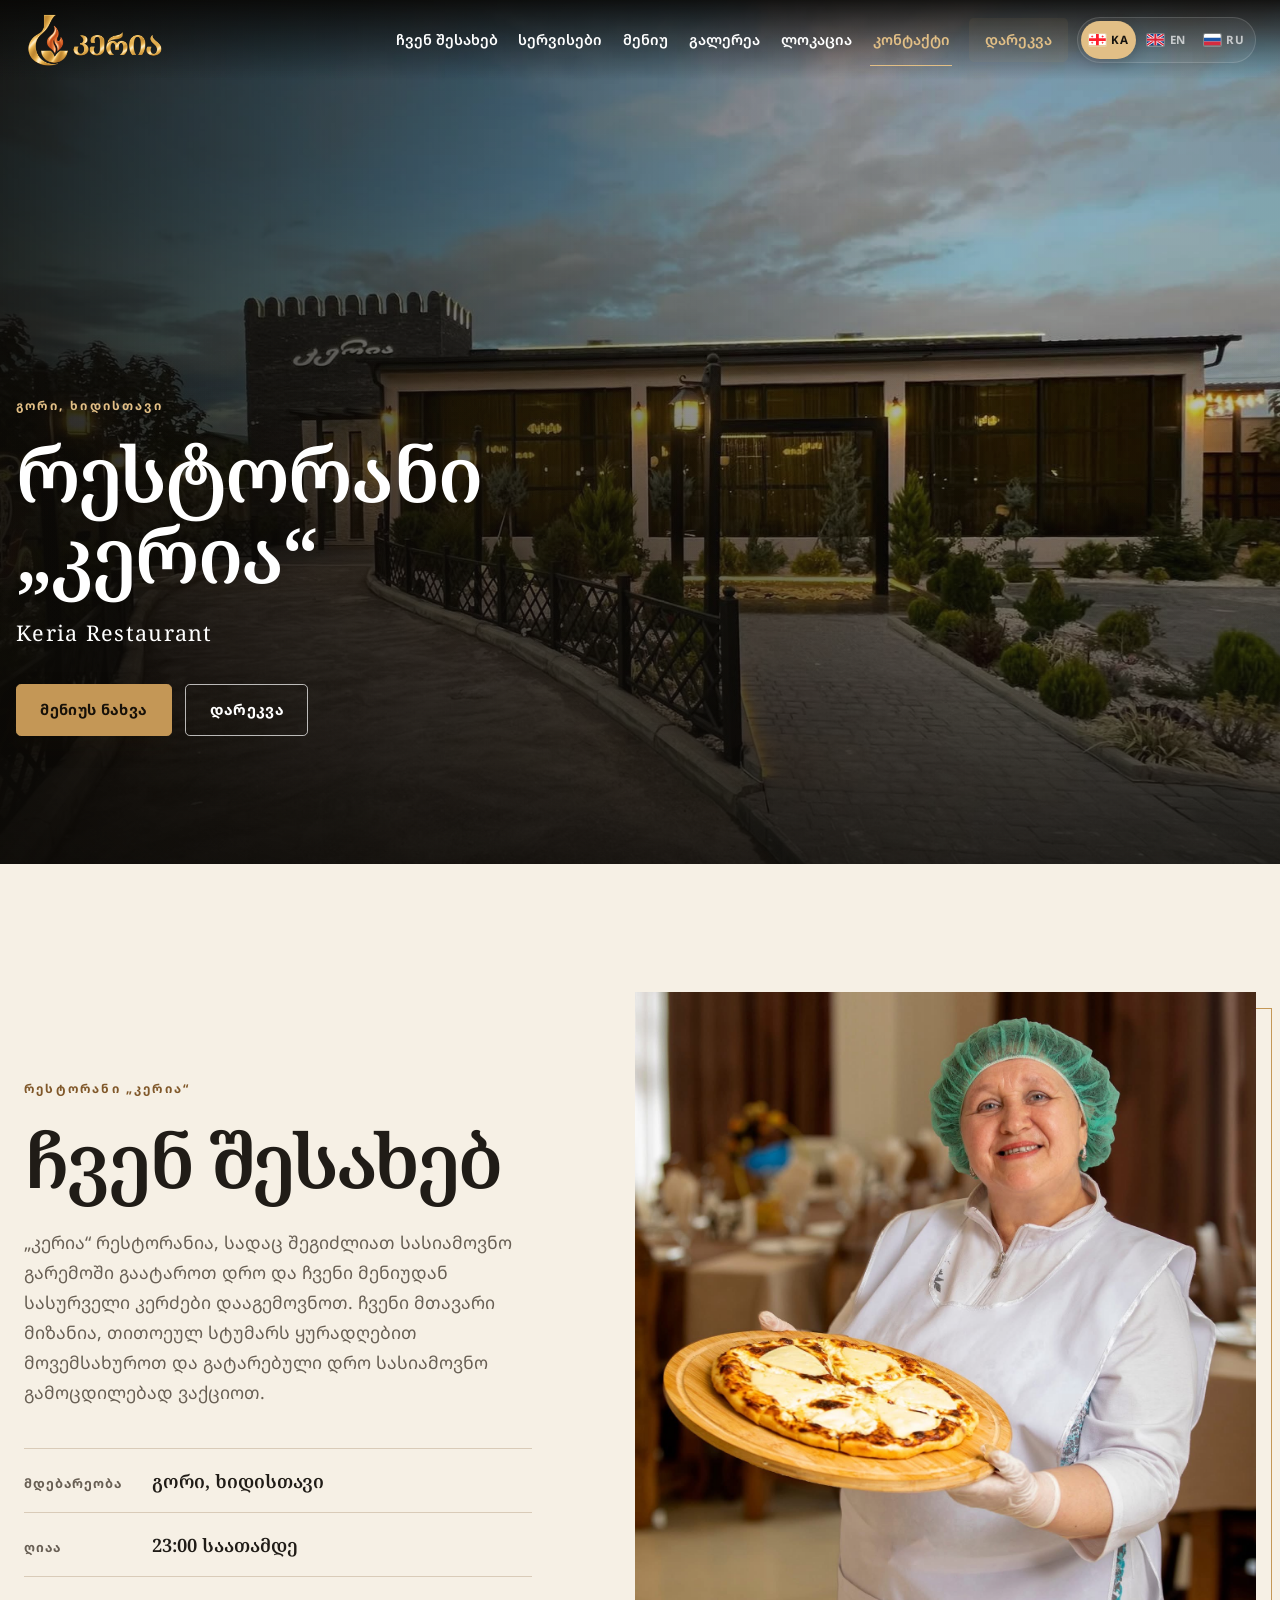
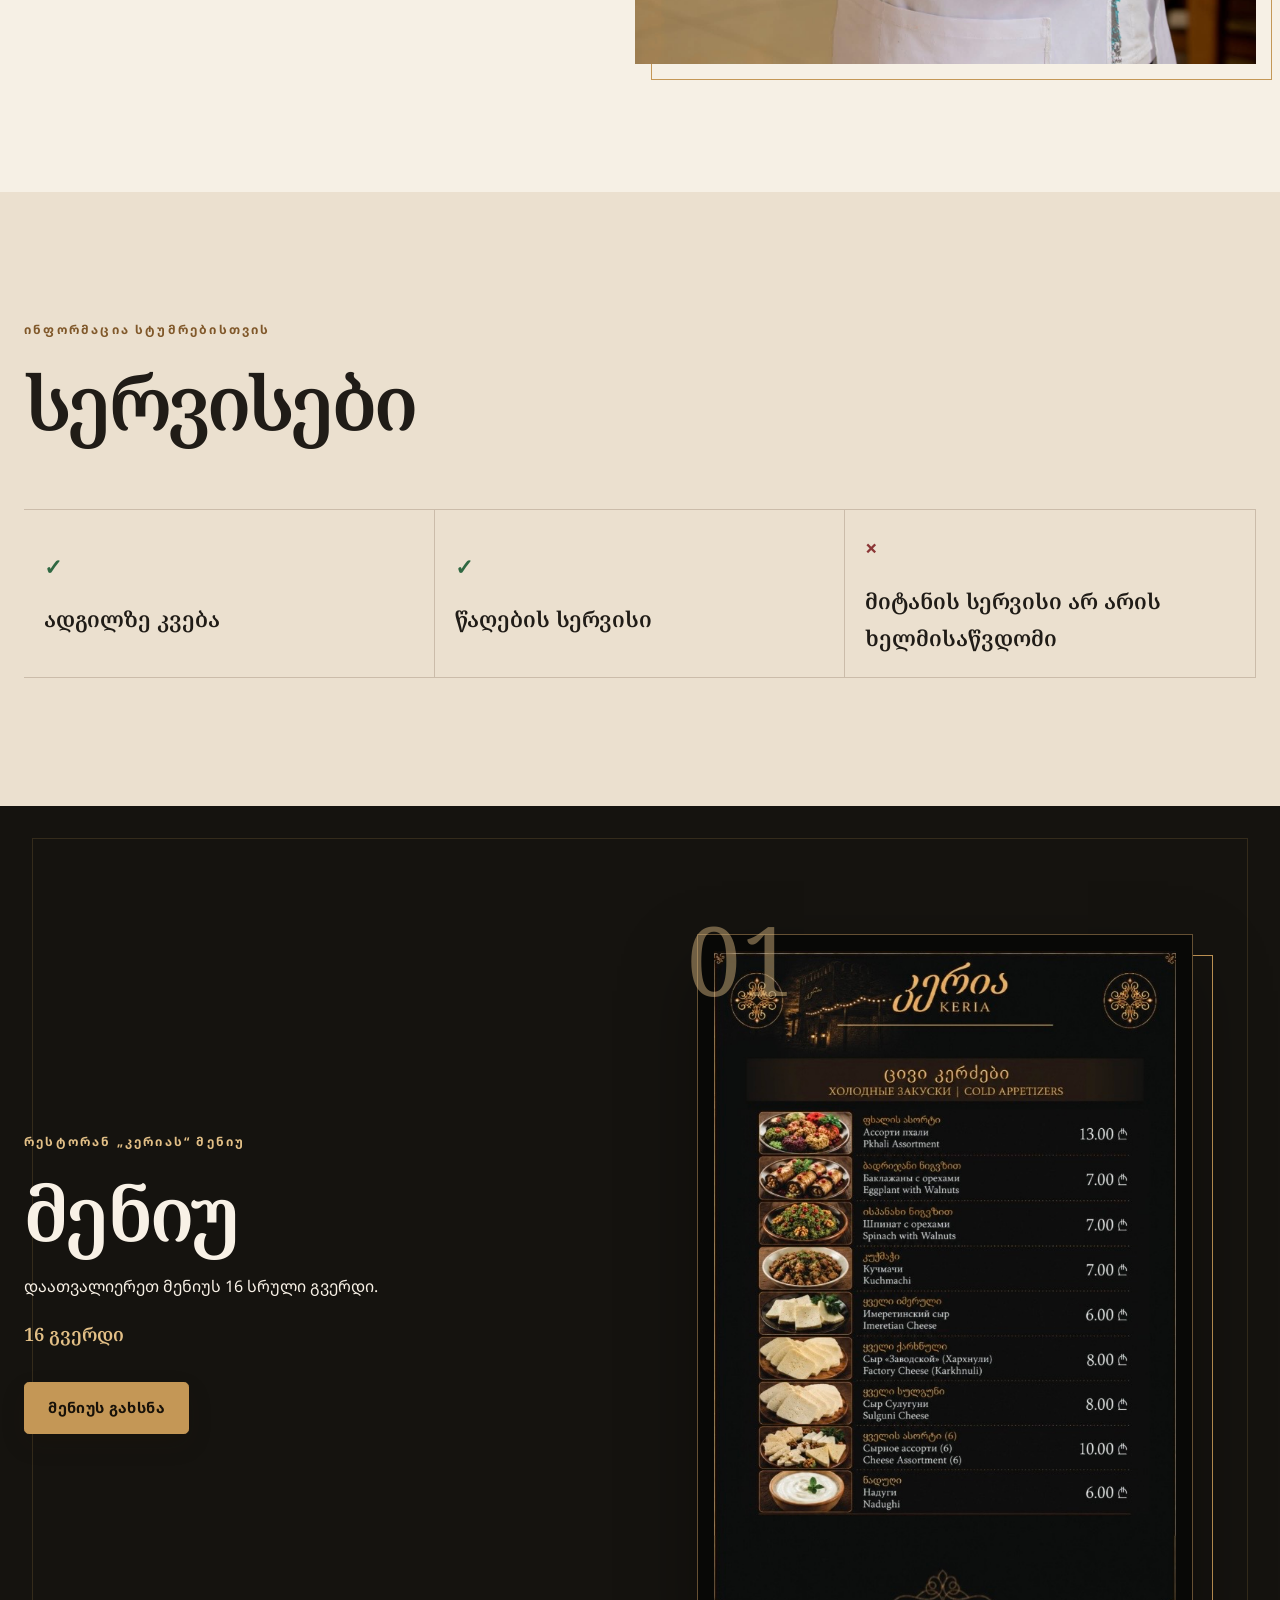
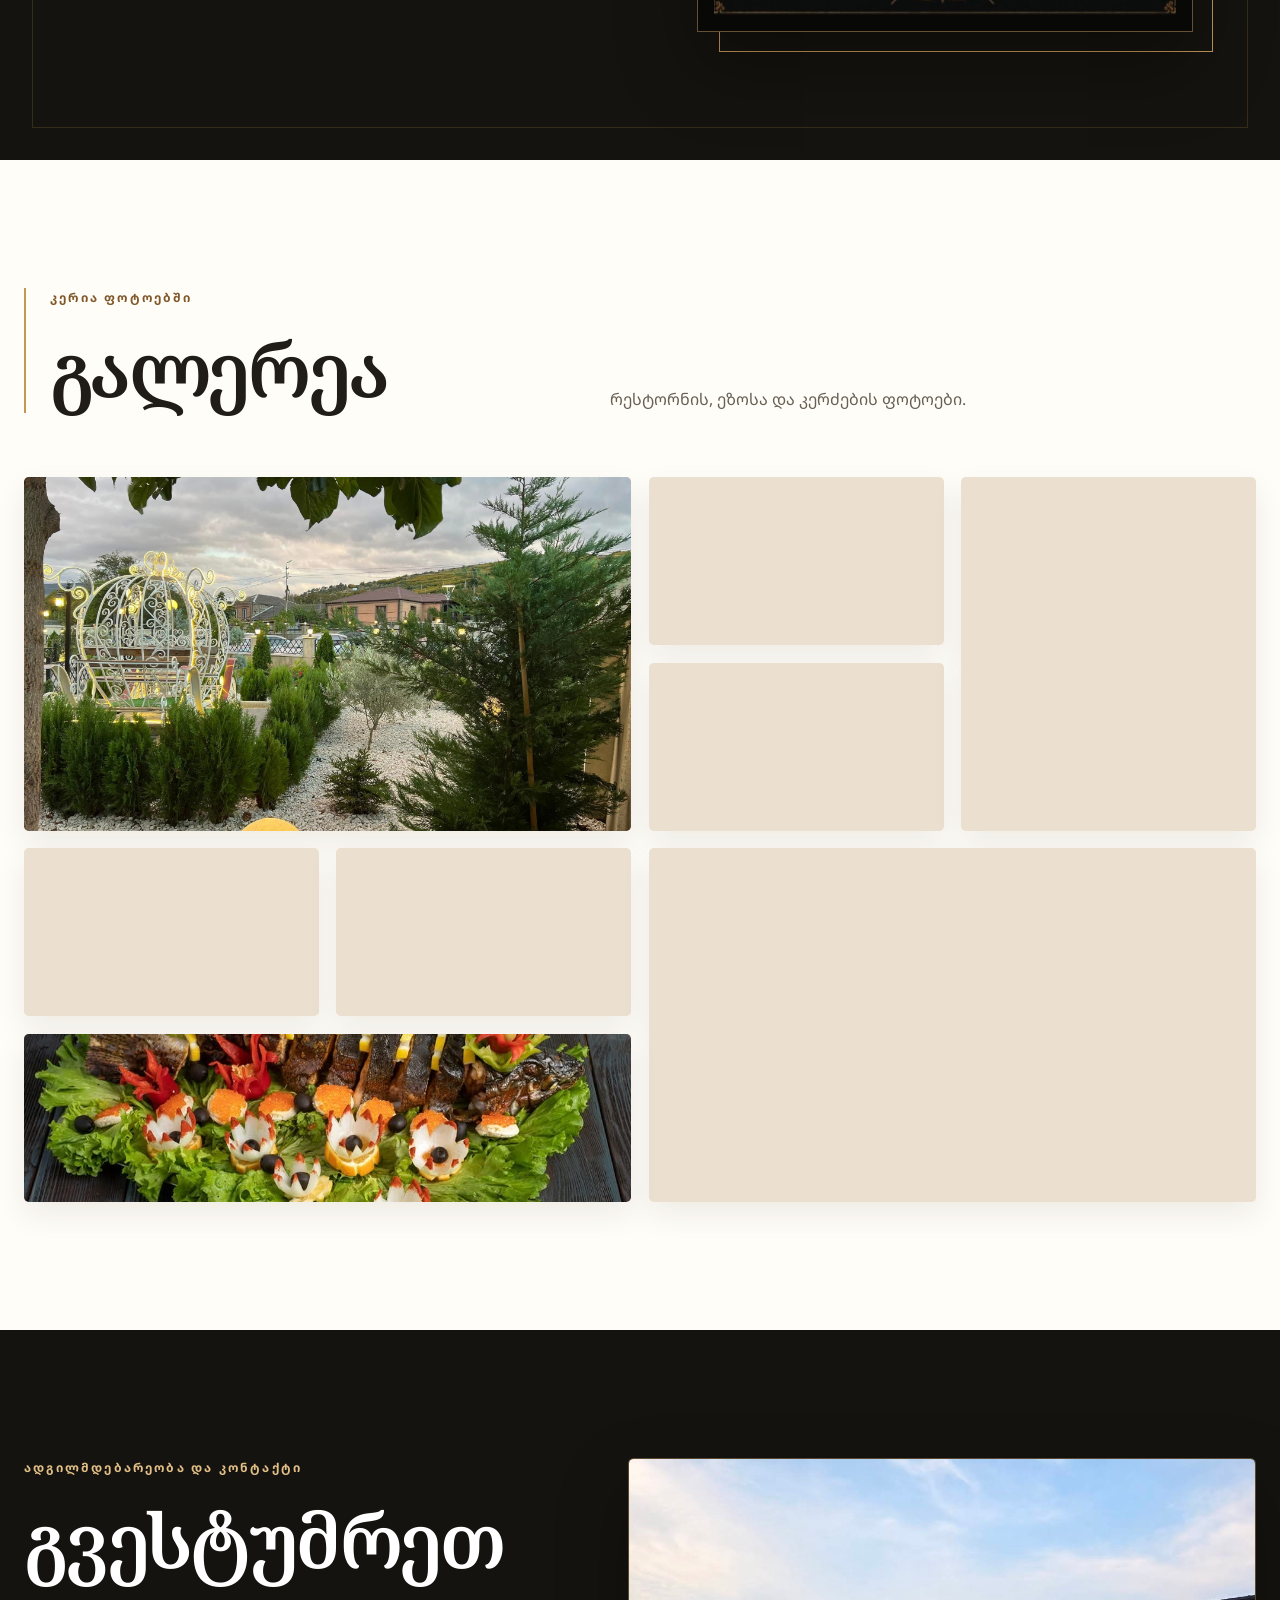
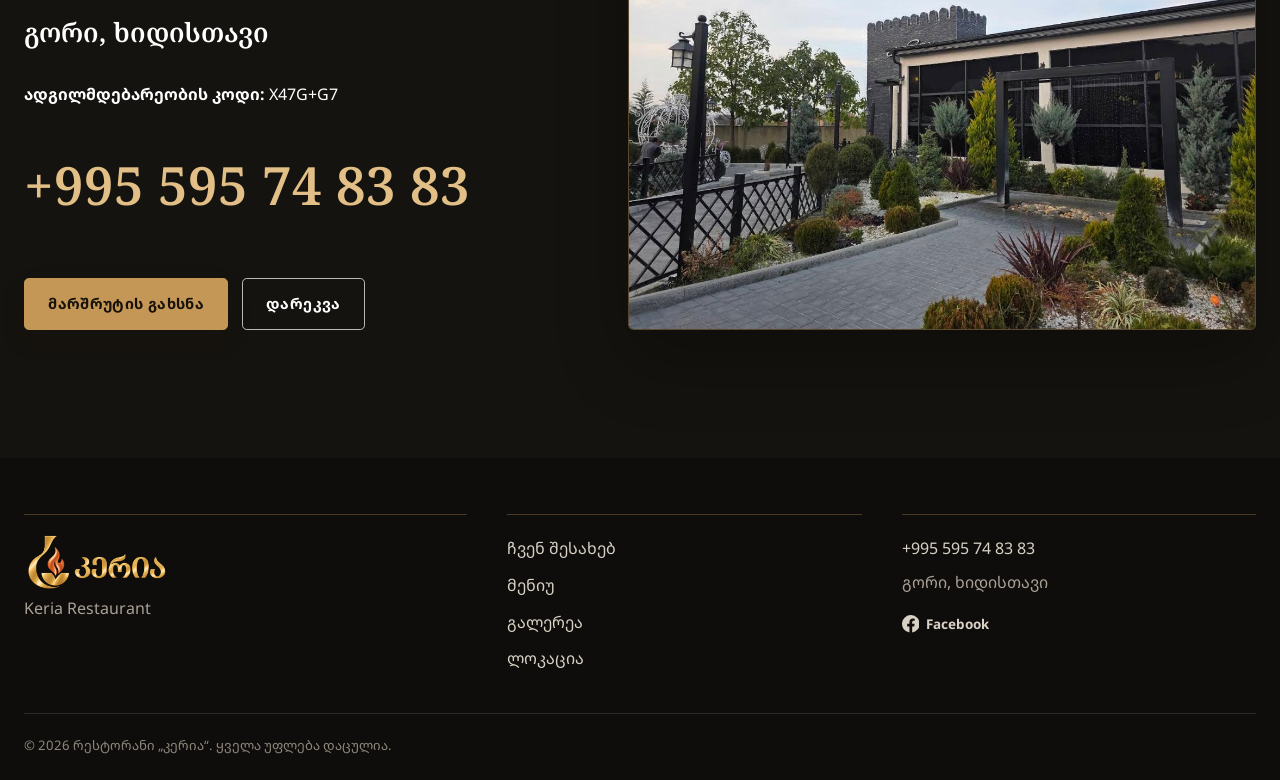
==== index.html @ 9bb0dbaf "Add Russian localization" ====
<!doctype html>
<html lang="ka">
<head>
  <meta charset="utf-8">
  <meta name="viewport" content="width=device-width, initial-scale=1">
  <title>რესტორანი „კერია“ — ხიდისთავი | Keria Restaurant</title>
  <meta name="description" content="რესტორანი „კერია“ ხიდისთავში — მენიუ, ფოტოები, მდებარეობა და საკონტაქტო ინფორმაცია.">
  <meta name="robots" content="index, follow">
  <meta name="theme-color" content="#15130f">
  <link rel="canonical" href="https://keriagori.ge/">
  <link rel="alternate" hreflang="ka" href="https://keriagori.ge/">
  <link rel="alternate" hreflang="en" href="https://keriagori.ge/en/">
  <link rel="alternate" hreflang="ru" href="https://keriagori.ge/ru/">
  <link rel="alternate" hreflang="x-default" href="https://keriagori.ge/">
  <link rel="icon" type="image/png" sizes="16x16" href="images/logo/favicon-16x16.png">
  <link rel="icon" type="image/png" sizes="32x32" href="images/logo/favicon-32x32.png">
  <link rel="icon" type="image/png" sizes="48x48" href="images/logo/favicon-48x48.png">
  <link rel="apple-touch-icon" sizes="180x180" href="images/logo/apple-touch-icon.png">
  <link rel="manifest" href="site.webmanifest">
  <link rel="preconnect" href="https://fonts.googleapis.com">
  <link rel="preconnect" href="https://fonts.gstatic.com" crossorigin>
  <link href="https://fonts.googleapis.com/css2?family=Noto+Sans+Georgian:wght@400;500;600;700&family=Noto+Serif+Georgian:wght@500;600;700&display=swap" rel="stylesheet">
  <meta property="og:type" content="website">
  <meta property="og:locale" content="ka_GE">
  <meta property="og:site_name" content="რესტორანი კერია">
  <meta property="og:title" content="რესტორანი „კერია“ — ხიდისთავი">
  <meta property="og:description" content="მენიუ, ფოტოები და საკონტაქტო ინფორმაცია.">
  <meta property="og:url" content="https://keriagori.ge/">
  <meta property="og:image" content="https://keriagori.ge/images/keria-images/keria-restaurant-exterior-evening.jpeg">
  <meta property="og:image:secure_url" content="https://keriagori.ge/images/keria-images/keria-restaurant-exterior-evening.jpeg">
  <meta property="og:image:alt" content="რესტორანი „კერია“ ხიდისთავში">
  <meta name="twitter:card" content="summary_large_image">
  <meta name="twitter:title" content="რესტორანი „კერია“ — ხიდისთავი">
  <meta name="twitter:description" content="მენიუ, ფოტოები და საკონტაქტო ინფორმაცია.">
  <meta name="twitter:image" content="https://keriagori.ge/images/keria-images/keria-restaurant-exterior-evening.jpeg">
  <meta name="twitter:image:alt" content="რესტორანი „კერია“ ხიდისთავში">
  <link rel="stylesheet" href="style/style.css">
  <script src="js/boot.js"></script>
  <script type="application/ld+json">
    {
      "@context": "https://schema.org",
      "@type": "Restaurant",
      "name": "რესტორანი კერია",
      "alternateName": "Keria Restaurant",
      "url": "https://keriagori.ge/",
      "logo": "https://keriagori.ge/images/logo/keria-logo.png",
      "image": "https://keriagori.ge/images/keria-images/keria-restaurant-exterior-evening.jpeg",
      "menu": "https://keriagori.ge/menu.html",
      "telephone": "+995595748383",
      "address": {
        "@type": "PostalAddress",
        "addressLocality": "Khidistavi",
        "addressRegion": "Gori",
        "addressCountry": "GE"
      },
      "hasMap": "https://www.google.com/maps/search/?api=1&query=X47G%2BG7%20Khidistavi%2C%20Georgia",
      "sameAs": ["https://m.facebook.com/100066701161686/"]
    }
  </script>
  <script src="js/script.js" defer></script>
</head>
<body>
  <a class="skip-link" href="#main">მთავარ შინაარსზე გადასვლა</a>

  <header class="site-header" data-header>
    <div class="container header-inner">
      <a class="brand" href="#top" aria-label="კერია — მთავარი">
        <img src="images/logo/keria-logo.png" width="2048" height="768" alt="კერია">
      </a>
      <button class="nav-toggle" type="button" aria-expanded="false" aria-controls="primary-nav">
        <span class="sr-only">მენიუს გახსნა</span>
        <i aria-hidden="true"></i><i aria-hidden="true"></i><i aria-hidden="true"></i>
      </button>
      <nav class="primary-nav" id="primary-nav" aria-label="მთავარი ნავიგაცია">
        <a href="#about">ჩვენ შესახებ</a>
        <a href="#services">სერვისები</a>
        <a href="#menu">მენიუ</a>
        <a href="#gallery">გალერეა</a>
        <a href="#location">ლოკაცია</a>
        <a href="#contact">კონტაქტი</a>
        <a class="nav-call" href="tel:+995595748383">დარეკვა</a>
        <div class="language-switcher" role="group" aria-label="ენის არჩევა">
          <a class="language-option" href="/" lang="ka" hreflang="ka" aria-current="page" aria-label="ქართული">
            <svg class="language-flag" viewBox="0 0 24 16" aria-hidden="true" focusable="false">
              <rect width="24" height="16" fill="#fff"/>
              <path d="M10 0h4v16h-4zM0 6h24v4H0zM4 2h1v3H4zM3 3h3v1H3zM19 2h1v3h-1zM18 3h3v1h-3zM4 11h1v3H4zM3 12h3v1H3zM19 11h1v3h-1zM18 12h3v1h-3z" fill="#ff1f2d"/>
            </svg>
            <span aria-hidden="true">KA</span>
          </a>
          <a class="language-option" href="/en/" lang="en" hreflang="en" aria-label="English">
            <svg class="language-flag" viewBox="0 0 24 16" aria-hidden="true" focusable="false">
              <rect width="24" height="16" fill="#173f8a"/>
              <path d="M0 0l24 16M24 0L0 16" stroke="#fff" stroke-width="4"/>
              <path d="M0 0l24 16M24 0L0 16" stroke="#d51f35" stroke-width="2"/>
              <path d="M12 0v16M0 8h24" stroke="#fff" stroke-width="5"/>
              <path d="M12 0v16M0 8h24" stroke="#d51f35" stroke-width="3"/>
            </svg>
            <span aria-hidden="true">EN</span>
          </a>
          <a class="language-option" href="/ru/" lang="ru" hreflang="ru" aria-label="Русский">
            <svg class="language-flag" viewBox="0 0 24 16" aria-hidden="true" focusable="false">
              <rect width="24" height="16" fill="#fff"/>
              <path d="M0 5.33h24v5.34H0z" fill="#1c57a7"/>
              <path d="M0 10.67h24V16H0z" fill="#d52b3f"/>
            </svg>
            <span aria-hidden="true">RU</span>
          </a>
        </div>
      </nav>
    </div>
  </header>

  <main id="main">
    <section class="hero" id="top" aria-labelledby="hero-title">
      <img class="hero-image" src="images/keria-images/keria-restaurant-exterior-evening.jpeg" width="2048" height="1072" alt="რესტორან „კერიას“ შენობა და ეზო საღამოს" fetchpriority="high">
      <div class="hero-overlay" aria-hidden="true"></div>
      <div class="container hero-content" data-reveal>
        <p class="label">გორი, ხიდისთავი</p>
        <h1 id="hero-title">რესტორანი „კერია“</h1>
        <p class="hero-subtitle">Keria Restaurant</p>
        <div class="actions">
          <a class="button primary" href="#menu">მენიუს ნახვა</a>
          <a class="button light" href="tel:+995595748383">დარეკვა</a>
        </div>
      </div>
    </section>

    <section class="section about" id="about" aria-labelledby="about-title">
      <div class="container two-column" data-reveal>
        <div>
          <p class="label label-dark">რესტორანი „კერია“</p>
          <h2 id="about-title">ჩვენ შესახებ</h2>
          <p class="about-description">
            „კერია“ რესტორანია, სადაც შეგიძლიათ სასიამოვნო გარემოში გაატაროთ დრო და ჩვენი მენიუდან სასურველი კერძები დააგემოვნოთ. ჩვენი მთავარი მიზანია, თითოეულ სტუმარს ყურადღებით მოვემსახუროთ და გატარებული დრო სასიამოვნო გამოცდილებად ვაქციოთ.
          </p>
          <dl class="facts">
            <div><dt>მდებარეობა</dt><dd>გორი, ხიდისთავი</dd></div>
            <div><dt>ღიაა</dt><dd><time datetime="23:00">23:00 საათამდე</time></dd></div>
          </dl>
        </div>
        <figure class="framed-image portrait">
          <img src="images/keria-images/keria-chef-with-khachapuri.jpeg" width="1511" height="2048" loading="lazy" decoding="async" alt="რესტორან „კერიას“ მზარეული კერძით">
        </figure>
      </div>
    </section>

    <section class="section services" id="services" aria-labelledby="services-title">
      <div class="container" data-reveal>
        <p class="label label-dark">ინფორმაცია სტუმრებისთვის</p>
        <h2 id="services-title">სერვისები</h2>
        <ul class="service-list">
          <li><b aria-hidden="true">✓</b><span>ადგილზე კვება</span></li>
          <li><b aria-hidden="true">✓</b><span>წაღების სერვისი</span></li>
          <li class="unavailable"><b aria-hidden="true">×</b><span>მიტანის სერვისი არ არის ხელმისაწვდომი</span></li>
        </ul>
      </div>
    </section>

    <section class="section menu-section" id="menu" aria-labelledby="menu-title">
      <div class="container two-column" data-reveal>
        <div class="menu-copy">
          <p class="label">რესტორან „კერიას“ მენიუ</p>
          <h2 id="menu-title">მენიუ</h2>
          <p>დაათვალიერეთ მენიუს 16 სრული გვერდი.</p>
          <p class="page-count">16 გვერდი</p>
          <div class="actions">
            <button class="button primary" type="button" data-menu-open>მენიუს გახსნა</button>
          </div>
          <noscript><p><a class="text-link" href="menu.html">ყველა მენიუს გვერდის ნახვა</a></p></noscript>
        </div>
        <figure class="menu-preview">
          <span aria-hidden="true">01</span>
          <img src="images/menu/menu-01-civi-kerdzebi.jpeg" width="628" height="903" loading="lazy" decoding="async" alt="რესტორან „კერიას“ მენიუ — ცივი კერძები">
        </figure>
      </div>
    </section>

    <section class="section gallery" id="gallery" aria-labelledby="gallery-title">
      <div class="container" data-reveal>
        <div class="section-heading">
          <div><p class="label label-dark">კერია ფოტოებში</p><h2 id="gallery-title">გალერეა</h2></div>
          <p>რესტორნის, ეზოსა და კერძების ფოტოები.</p>
        </div>
        <div class="gallery-grid">
          <figure class="gallery-feature"><img src="images/keria-images/keria-garden-gazebo.jpeg" width="2048" height="1536" loading="lazy" decoding="async" alt="რესტორან „კერიას“ ეზო"></figure>
          <figure class="gallery-detail-a"><img src="images/keria-images/keria-chicken-salad-01.jpeg" width="1920" height="1280" loading="lazy" decoding="async" alt="კერძი რესტორან „კერიაში“"></figure>
          <figure class="gallery-detail-b"><img src="images/keria-images/keria-cheese-khachapuri-slice.jpeg" width="1920" height="1323" loading="lazy" decoding="async" alt="ხაჭაპური რესტორან „კერიაში“"></figure>
          <figure class="gallery-portrait"><img src="images/keria-images/keria-roasted-meat-platter.jpeg" width="1536" height="2048" loading="lazy" decoding="async" alt="კერძი რესტორან „კერიაში“"></figure>
          <figure class="gallery-detail-c"><img src="images/keria-images/keria-khinkali.jpeg" width="2048" height="1366" loading="lazy" decoding="async" alt="ხინკალი რესტორან „კერიაში“"></figure>
          <figure class="gallery-detail-d"><img src="images/keria-images/keria-red-caviar-platter.jpeg" width="2048" height="1365" loading="lazy" decoding="async" alt="დესერტი რესტორან „კერიაში“"></figure>
          <figure class="gallery-exterior"><img src="images/keria-images/keria-restaurant-exterior-sunset.jpeg" width="1170" height="861" loading="lazy" decoding="async" alt="რესტორან „კერიას“ შენობა"></figure>
          <figure class="gallery-detail-e"><img src="images/keria-images/keria-grilled-fish-platter-01.jpeg" width="960" height="649" loading="lazy" decoding="async" alt="კერძების სუფრა რესტორან „კერიაში“"></figure>
        </div>
      </div>
    </section>

    <section class="section visit" id="location" aria-labelledby="visit-title">
      <div class="container visit-layout" data-reveal>
        <div class="visit-copy" id="contact">
          <p class="label">ადგილმდებარეობა და კონტაქტი</p>
          <h2 id="visit-title">გვესტუმრეთ</h2>
          <address>
            <p class="location-name">გორი, ხიდისთავი</p>
            <p><strong>ადგილმდებარეობის კოდი:</strong> X47G+G7</p>
            <a class="phone phone-light" href="tel:+995595748383">+995 595 74 83 83</a>
          </address>
          <div class="actions">
            <a class="button primary" href="https://www.google.com/maps/search/?api=1&amp;query=X47G%2BG7%20Khidistavi%2C%20Georgia" target="_blank" rel="noopener noreferrer">მარშრუტის გახსნა</a>
            <a class="button light" href="tel:+995595748383">დარეკვა</a>
          </div>
        </div>
        <!-- TODO: ზუსტი Google Maps embed/share URL-ის მიღების შემდეგ ფოტო ჩაანაცვლეთ გადამოწმებული რუკით. -->
        <figure class="visit-visual">
          <img src="images/keria-images/keria-restaurant-exterior-garden.jpeg" width="1170" height="864" loading="lazy" decoding="async" alt="რესტორან „კერიას“ ეზო და შენობა">
        </figure>
      </div>
    </section>
  </main>

  <footer class="site-footer">
    <div class="container footer-layout">
      <div><img src="images/logo/keria-logo.png" width="2048" height="768" alt="კერია"><p>Keria Restaurant</p></div>
      <nav aria-label="ქვედა ნავიგაცია"><a href="#about">ჩვენ შესახებ</a><a href="#menu">მენიუ</a><a href="#gallery">გალერეა</a><a href="#location">ლოკაცია</a></nav>
      <address>
        <a href="tel:+995595748383">+995 595 74 83 83</a>
        <p>გორი, ხიდისთავი</p>
        <a class="social-link" href="https://m.facebook.com/100066701161686/" target="_blank" rel="noopener noreferrer">
          <svg class="facebook-mark" viewBox="0 0 16 16" aria-hidden="true">
            <path fill="currentColor" d="M16 8.05A8 8 0 1 0 6.75 16v-5.63H4.72V8.05h2.03V6.29c0-2.01 1.2-3.12 3.02-3.12.88 0 1.79.16 1.79.16V5.3h-1.01c-1 0-1.3.62-1.3 1.25v1.5h2.22l-.36 2.32H9.25V16A8 8 0 0 0 16 8.05Z"/>
          </svg>
          <span>Facebook</span>
        </a>
      </address>
    </div>
    <div class="container copyright">© <span data-year>2026</span> რესტორანი „კერია“. ყველა უფლება დაცულია.</div>
  </footer>

  <dialog class="menu-dialog" data-menu-dialog aria-labelledby="dialog-title" aria-describedby="dialog-status">
    <div class="dialog-shell">
      <header class="dialog-header">
        <div><p class="label">რესტორანი „კერია“</p><h2 id="dialog-title">მენიუ</h2></div>
        <button class="dialog-close" type="button" data-menu-close aria-label="მენიუს დახურვა">
          <span aria-hidden="true"></span>
        </button>
      </header>
      <div class="dialog-stage">
        <div class="active-page"><img width="628" height="903" alt="რესტორან „კერიას“ მენიუ — ცივი კერძები, გვერდი 1" data-menu-image></div>
      </div>
      <footer class="dialog-footer">
        <div class="dialog-navigation">
          <button class="dialog-arrow" type="button" data-previous aria-label="წინა გვერდი">
            <span aria-hidden="true">←</span>
            <span class="control-label">წინა</span>
          </button>
          <div class="dialog-status" id="dialog-status" data-status aria-live="polite" aria-atomic="true">1 / 16</div>
          <button class="dialog-arrow" type="button" data-next aria-label="შემდეგი გვერდი">
            <span class="control-label">შემდეგი</span>
            <span aria-hidden="true">→</span>
          </button>
        </div>
        <div class="page-controls" aria-label="მენიუს გვერდები">
              <button type="button" data-page="0" aria-label="მენიუს გვერდი 1">1</button>
              <button type="button" data-page="1" aria-label="მენიუს გვერდი 2">2</button>
              <button type="button" data-page="2" aria-label="მენიუს გვერდი 3">3</button>
              <button type="button" data-page="3" aria-label="მენიუს გვერდი 4">4</button>
              <button type="button" data-page="4" aria-label="მენიუს გვერდი 5">5</button>
              <button type="button" data-page="5" aria-label="მენიუს გვერდი 6">6</button>
              <button type="button" data-page="6" aria-label="მენიუს გვერდი 7">7</button>
              <button type="button" data-page="7" aria-label="მენიუს გვერდი 8">8</button>
              <button type="button" data-page="8" aria-label="მენიუს გვერდი 9">9</button>
              <button type="button" data-page="9" aria-label="მენიუს გვერდი 10">10</button>
              <button type="button" data-page="10" aria-label="მენიუს გვერდი 11">11</button>
              <button type="button" data-page="11" aria-label="მენიუს გვერდი 12">12</button>
              <button type="button" data-page="12" aria-label="მენიუს გვერდი 13">13</button>
              <button type="button" data-page="13" aria-label="მენიუს გვერდი 14">14</button>
              <button type="button" data-page="14" aria-label="მენიუს გვერდი 15">15</button>
              <button type="button" data-page="15" aria-label="მენიუს გვერდი 16">16</button>
        </div>
        <label class="page-select-label">
          <span>გვერდის არჩევა</span>
          <select data-page-select aria-label="მენიუს გვერდის არჩევა">
            <option value="0">გვერდი 1</option>
            <option value="1">გვერდი 2</option>
            <option value="2">გვერდი 3</option>
            <option value="3">გვერდი 4</option>
            <option value="4">გვერდი 5</option>
            <option value="5">გვერდი 6</option>
            <option value="6">გვერდი 7</option>
            <option value="7">გვერდი 8</option>
            <option value="8">გვერდი 9</option>
            <option value="9">გვერდი 10</option>
            <option value="10">გვერდი 11</option>
            <option value="11">გვერდი 12</option>
            <option value="12">გვერდი 13</option>
            <option value="13">გვერდი 14</option>
            <option value="14">გვერდი 15</option>
            <option value="15">გვერდი 16</option>
          </select>
        </label>
      </footer>
    </div>
  </dialog>
</body>
</html>
---- style/style.css ----
/* Foundation */
:root {
  --bg: #f6f0e5;
  --surface: #fffdf8;
  --warm: #ebe0cf;
  --text: #201c17;
  --muted: #685f54;
  --dark: #15130f;
  --dark-soft: #211e18;
  --gold: #c49756;
  --gold-light: #e2bf86;
  --gold-dark: #80582a;
  --border: #d9cbb8;
  --focus: #1f5fc4;
  --success: #2f6842;
  --unavailable: #8b3636;
  --heading: "Noto Serif Georgian", Georgia, serif;
  --body: "Noto Sans Georgian", "Segoe UI", Arial, sans-serif;
  --max-width: 78rem;
  --header-height: 5rem;
  --radius-small: 0.3rem;
  --radius-medium: 0.55rem;
  --duration-fast: 160ms;
  --duration-normal: 420ms;
  --duration-slow: 680ms;
  --ease-standard: cubic-bezier(0.2, 0, 0, 1);
  --ease-emphasized: cubic-bezier(0.16, 1, 0.3, 1);
  --shadow-button: 0 10px 24px rgb(32 22 9 / 14%);
}

html[lang="ru"] {
  --heading: "Noto Serif", Georgia, serif;
  --body: "Noto Sans", "Segoe UI", Arial, sans-serif;
}

*,
*::before,
*::after {
  box-sizing: border-box;
}

html {
  scroll-behavior: smooth;
  scroll-padding-top: calc(var(--header-height) + 1rem);
  max-width: 100%;
  overflow-x: hidden;
  overflow-x: clip;
}

body {
  margin: 0;
  max-width: 100%;
  overflow-x: hidden;
  overflow-x: clip;
  background: var(--bg);
  color: var(--text);
  font-family: var(--body);
  line-height: 1.7;
}

body.dialog-open {
  overflow: hidden;
}

img {
  display: block;
  max-width: 100%;
  height: auto;
}

figure,
address {
  margin: 0;
}

address {
  font-style: normal;
}

button,
a {
  color: inherit;
  font: inherit;
}

a {
  text-decoration: none;
}

h1,
h2 {
  overflow-wrap: normal;
  word-break: normal;
  text-wrap: balance;
}

p,
dd {
  overflow-wrap: anywhere;
}

h1,
h2 {
  margin: 0;
  font-family: var(--heading);
  font-weight: 600;
  line-height: 1.18;
}

h1 {
  max-width: 15ch;
  font-size: clamp(2.5rem, 6vw, 5.5rem);
  letter-spacing: -0.025em;
  line-height: 1.05;
}

h2 {
  font-size: clamp(2.3rem, 6vw, 4.7rem);
  letter-spacing: -0.035em;
}

.container {
  width: min(calc(100% - 2rem), var(--max-width));
  margin-inline: auto;
}

.section {
  padding-block: clamp(4.75rem, 10vw, 9rem);
}

.label {
  margin: 0 0 1rem;
  color: var(--gold-light);
  font-size: 0.76rem;
  font-weight: 700;
  letter-spacing: 0.18em;
  text-transform: uppercase;
}

.label-dark {
  color: var(--gold-dark);
}

.two-column {
  display: grid;
  align-items: center;
  gap: clamp(3rem, 8vw, 7rem);
}

.section-heading {
  display: grid;
  gap: 2rem;
  margin-bottom: clamp(2rem, 5vw, 4rem);
}

/* Accessibility */
.skip-link {
  position: fixed;
  z-index: 100;
  inset: 1rem auto auto 1rem;
  padding: 0.7rem 1rem;
  background: var(--surface);
  transform: translateY(-200%);
}

.skip-link:focus {
  transform: none;
}

.sr-only {
  position: absolute;
  width: 1px;
  height: 1px;
  padding: 0;
  margin: -1px;
  overflow: hidden;
  clip: rect(0 0 0 0);
  white-space: nowrap;
  border: 0;
}

:focus-visible {
  outline: 3px solid var(--focus);
  outline-offset: 4px;
}

/* Actions */
.actions {
  display: flex;
  flex-wrap: wrap;
  align-items: center;
  gap: 0.85rem;
  margin-top: 2rem;
}

.button {
  min-height: 3.25rem;
  display: inline-flex;
  align-items: center;
  justify-content: center;
  padding: 0.75rem 1.45rem;
  border: 1px solid transparent;
  border-radius: var(--radius-small);
  background: transparent;
  font-size: 0.92rem;
  font-weight: 700;
  letter-spacing: 0.025em;
  text-align: center;
  text-decoration: none;
  cursor: pointer;
  transition:
    color var(--duration-fast) var(--ease-standard),
    background-color var(--duration-fast) var(--ease-standard),
    border-color var(--duration-fast) var(--ease-standard),
    box-shadow var(--duration-fast) var(--ease-standard),
    transform var(--duration-fast) var(--ease-standard);
}

.social-link {
  min-height: 2.75rem;
  display: inline-flex;
  align-items: center;
  gap: 0.45rem;
  color: var(--gold-light);
  font-size: 0.84rem;
  font-weight: 700;
}

.facebook-mark {
  width: 1.1rem;
  height: 1.1rem;
  flex: 0 0 auto;
  transition: transform var(--duration-fast) var(--ease-emphasized);
}

.primary {
  border-color: var(--gold);
  background: var(--gold);
  color: #171109;
  box-shadow: var(--shadow-button);
}

.light {
  border-color: rgb(255 255 255 / 70%);
  color: #fff;
}

.dark {
  background: var(--dark);
  color: #fff;
}

.outline {
  border-color: var(--dark);
}

.text-link {
  position: relative;
  color: var(--gold-light);
  font-weight: 700;
}

.text-link::after {
  position: absolute;
  inset: auto 0 0;
  height: 1px;
  background: currentColor;
  transform: scaleX(0.35);
  transform-origin: left;
  transition: transform var(--duration-fast) var(--ease-standard);
  content: "";
}

.button:active {
  transform: translateY(1px);
  box-shadow: none;
}

.button:disabled,
.button[aria-disabled="true"] {
  opacity: 0.45;
  cursor: not-allowed;
}

/* Header */
.site-header {
  position: fixed;
  z-index: 20;
  inset: 0 0 auto;
  color: #fff;
  background: linear-gradient(to bottom, rgb(8 7 5 / 90%), transparent);
  transition:
    background-color var(--duration-normal) var(--ease-standard),
    box-shadow var(--duration-normal) var(--ease-standard);
}

.site-header.is-scrolled,
.site-header.menu-open {
  background: rgb(21 19 15 / 98%);
  box-shadow: 0 10px 30px rgb(0 0 0 / 18%);
}

.header-inner {
  min-height: var(--header-height);
  display: flex;
  align-items: center;
  justify-content: space-between;
}

.brand img {
  width: 7.75rem;
  height: auto;
  object-fit: contain;
}

.nav-toggle {
  width: 3.1rem;
  height: 3.1rem;
  display: grid;
  place-content: center;
  gap: 0.3rem;
  border: 1px solid rgb(255 255 255 / 45%);
  background: var(--dark);
  cursor: pointer;
  transition: border-color var(--duration-fast) var(--ease-standard);
}

.nav-toggle i {
  width: 1.35rem;
  height: 2px;
  display: block;
  background: currentColor;
  transition:
    transform var(--duration-normal) var(--ease-emphasized),
    opacity var(--duration-fast) var(--ease-standard);
}

.nav-toggle[aria-expanded="true"] i:nth-of-type(1) {
  transform: translateY(0.45rem) rotate(45deg);
}

.nav-toggle[aria-expanded="true"] i:nth-of-type(2) {
  opacity: 0;
}

.nav-toggle[aria-expanded="true"] i:nth-of-type(3) {
  transform: translateY(-0.45rem) rotate(-45deg);
}

.primary-nav {
  position: absolute;
  inset: 100% 0 auto;
  display: grid;
  padding: 0.75rem max(1rem, calc((100vw - var(--max-width)) / 2));
  background: var(--dark);
  visibility: hidden;
  opacity: 0;
  transform: translateY(-0.75rem);
  pointer-events: none;
  transition:
    visibility 0s linear var(--duration-normal),
    opacity var(--duration-normal) var(--ease-standard),
    transform var(--duration-normal) var(--ease-emphasized);
}

.primary-nav.is-open {
  visibility: visible;
  opacity: 1;
  transform: translateY(0);
  pointer-events: auto;
  transition-delay: 0s;
}

.primary-nav a {
  position: relative;
  min-height: 3rem;
  display: flex;
  align-items: center;
  padding-inline: 0.5rem;
  border-bottom: 1px solid rgb(255 255 255 / 10%);
  font-size: 0.9rem;
  font-weight: 600;
  text-decoration: none;
}

.nav-call {
  color: var(--gold-light);
  justify-content: center;
  margin-block: 0.4rem;
  border: 1px solid rgb(226 191 134 / 52%);
  border-radius: var(--radius-small);
  background: rgb(196 151 86 / 7%);
}

.primary-nav a[aria-current="true"] {
  color: var(--gold-light);
}

.language-switcher {
  display: grid;
  grid-template-columns: repeat(3, minmax(0, 1fr));
  gap: 0.2rem;
  margin-block: 0.65rem 0.2rem;
  padding: 0.22rem;
  border: 1px solid rgb(255 255 255 / 14%);
  border-radius: 999px;
  background: rgb(255 255 255 / 6%);
}

.primary-nav .language-option,
.standalone-header .language-option {
  min-width: 3.45rem;
  min-height: 2.55rem;
  display: inline-flex;
  align-items: center;
  justify-content: center;
  gap: 0.35rem;
  padding-inline: 0.55rem;
  border: 0;
  border-radius: 999px;
  color: rgb(255 255 255 / 68%);
  font-size: 0.72rem;
  font-weight: 700;
  letter-spacing: 0.04em;
  line-height: 1;
  text-decoration: none;
  transition:
    color var(--duration-fast) var(--ease-standard),
    background-color var(--duration-fast) var(--ease-standard),
    box-shadow var(--duration-fast) var(--ease-standard);
}

.primary-nav .language-option[aria-current="page"],
.standalone-header .language-option[aria-current="page"] {
  color: var(--dark);
  background: var(--gold-light);
  box-shadow: 0 5px 14px rgb(0 0 0 / 20%);
}

.primary-nav .language-option[aria-disabled="true"],
.standalone-header .language-option[aria-disabled="true"] {
  opacity: 0.52;
  cursor: not-allowed;
}

.primary-nav .language-option::after {
  display: none;
}

.language-flag {
  width: 1.05rem;
  height: 0.7rem;
  flex: 0 0 auto;
  display: block;
  border-radius: 0.08rem;
  box-shadow: 0 0 0 1px rgb(255 255 255 / 24%);
}

/* Hero */
.hero {
  position: relative;
  min-height: min(54rem, 100svh);
  display: grid;
  align-items: end;
  isolation: isolate;
  overflow: hidden;
  color: #fff;
}

.hero-image,
.hero-overlay {
  position: absolute;
  z-index: -2;
  inset: 0;
  width: 100%;
  height: 100%;
}

.hero-image {
  object-fit: cover;
  object-position: 54% center;
  animation: hero-image-reveal var(--duration-slow) var(--ease-emphasized) both;
}

.hero-overlay {
  z-index: -1;
  background:
    linear-gradient(to top, rgb(12 10 7 / 82%), transparent 62%),
    linear-gradient(to right, rgb(12 10 7 / 88%), rgb(12 10 7 / 18%) 76%);
}

.hero-content {
  width: min(calc(100% - 2rem), 46rem);
  margin-inline: max(1rem, calc((100vw - var(--max-width)) / 2));
  padding-block: calc(var(--header-height) + 5rem) clamp(4.5rem, 10vw, 8rem);
}

.hero-content > * {
  animation: hero-content-reveal var(--duration-slow) var(--ease-emphasized) both;
}

.hero-content > :nth-child(2) {
  animation-delay: 70ms;
}

.hero-content > :nth-child(3) {
  animation-delay: 130ms;
}

.hero-content > :nth-child(4) {
  animation-delay: 190ms;
}

@keyframes hero-image-reveal {
  from {
    opacity: 0.7;
    transform: scale(1.025);
  }
}

@keyframes hero-content-reveal {
  from {
    opacity: 0;
    transform: translateY(1rem);
  }
}

.hero-subtitle {
  margin: 1.35rem 0 0;
  font-family: var(--heading);
  font-size: clamp(1rem, 2vw, 1.35rem);
  letter-spacing: 0.06em;
}

/* About and services */
.about-description {
  margin-block: 1.5rem 2.5rem;
  color: var(--muted);
  font-size: 1.1rem;
}

.facts {
  margin: 0;
  border-top: 1px solid var(--border);
}

.facts div {
  padding-block: 1rem;
  border-bottom: 1px solid var(--border);
}

.facts dt {
  color: var(--muted);
  font-size: 0.8rem;
  font-weight: 700;
  letter-spacing: 0.08em;
  text-transform: uppercase;
}

.facts dd {
  margin: 0;
  font-family: var(--heading);
  font-size: 1.15rem;
  font-weight: 600;
}

.framed-image {
  position: relative;
}

.framed-image::after {
  position: absolute;
  z-index: -1;
  inset: 1rem -1rem -1rem 1rem;
  border: 1px solid var(--gold);
  content: "";
}

.framed-image img {
  width: 100%;
  max-height: 42rem;
  object-fit: cover;
}

.services {
  background: var(--warm);
}

.service-list {
  display: grid;
  padding: 0;
  margin: clamp(2rem, 5vw, 4rem) 0 0;
  border-top: 1px solid #cbbcaa;
  list-style: none;
}

.service-list li {
  min-height: 5rem;
  display: grid;
  grid-template-columns: 2.5rem 1fr;
  align-items: center;
  gap: 1rem;
  border-bottom: 1px solid #cbbcaa;
  font-family: var(--heading);
  font-size: clamp(1.05rem, 2.5vw, 1.35rem);
  font-weight: 600;
}

.service-list b {
  color: var(--success);
  font-family: var(--body);
  font-size: 1.35rem;
  transition: transform var(--duration-normal) var(--ease-emphasized);
}

.service-list .unavailable b {
  color: var(--unavailable);
}

/* Menu preview */
.menu-section {
  position: relative;
  overflow: hidden;
  background: var(--dark);
  color: #f8f1e6;
}

.menu-section::before {
  position: absolute;
  inset: 2rem;
  border: 1px solid rgb(196 151 86 / 18%);
  pointer-events: none;
  content: "";
}

.menu-copy {
  position: relative;
  max-width: 34rem;
}

.page-count {
  color: var(--gold-light);
  font-family: var(--heading);
  font-size: 1.15rem;
  font-weight: 600;
}

.menu-preview {
  position: relative;
  width: min(100%, 31rem);
  justify-self: center;
  padding: clamp(0.6rem, 2vw, 1rem);
  background: #080806;
  border: 1px solid #655033;
  box-shadow: 0 32px 70px rgb(0 0 0 / 35%);
  transition:
    transform var(--duration-slow) var(--ease-emphasized),
    box-shadow var(--duration-slow) var(--ease-standard);
}

.menu-preview::after {
  position: absolute;
  z-index: -1;
  inset: 1.3rem -1.3rem -1.3rem 1.3rem;
  border: 1px solid var(--gold);
  content: "";
}

.menu-preview img {
  width: 100%;
  object-fit: contain;
}

.menu-preview > span {
  position: absolute;
  z-index: 1;
  inset: -1.5rem auto auto -0.7rem;
  color: var(--gold-light);
  font-family: var(--heading);
  font-size: clamp(3rem, 9vw, 6rem);
  line-height: 1;
  opacity: 0.45;
}

/* Menu dialog */
.menu-dialog {
  width: min(96vw, 75rem);
  height: min(94vh, 62rem);
  height: min(94dvh, 62rem);
  max-width: none;
  max-height: 94vh;
  max-height: 94dvh;
  padding: 0;
  overflow: hidden;
  border: 1px solid #705a3b;
  background: var(--dark);
  color: #fff;
  opacity: 0;
  transform: translateY(0.75rem) scale(0.985);
  transition:
    display var(--duration-normal) allow-discrete,
    overlay var(--duration-normal) allow-discrete,
    opacity var(--duration-normal) var(--ease-standard),
    transform var(--duration-normal) var(--ease-emphasized);
}

.menu-dialog[open] {
  opacity: 1;
  transform: translateY(0) scale(1);
}

@starting-style {
  .menu-dialog[open] {
    opacity: 0;
    transform: translateY(0.75rem) scale(0.985);
  }
}

.menu-dialog::backdrop {
  background: rgb(0 0 0 / 88%);
}

.dialog-shell {
  height: 100%;
  display: grid;
  grid-template-rows: auto minmax(0, 1fr) auto;
}

.dialog-header {
  position: static;
  min-height: 4.5rem;
  display: flex;
  align-items: center;
  justify-content: space-between;
  padding: 0.65rem clamp(0.75rem, 3vw, 1.5rem);
  background: var(--dark-soft);
  border-bottom: 1px solid rgb(196 151 86 / 24%);
}

.dialog-header .label {
  margin-bottom: 0.15rem;
  font-size: 0.62rem;
}

.dialog-header h2 {
  font-size: clamp(1.25rem, 3vw, 1.75rem);
}

.dialog-close {
  width: 3rem;
  height: 3rem;
  position: relative;
  flex: 0 0 auto;
  border: 1px solid rgb(226 191 134 / 65%);
  border-radius: var(--radius-small);
  background: transparent;
  color: var(--gold-light);
  cursor: pointer;
  transition:
    border-color var(--duration-fast) var(--ease-standard),
    background-color var(--duration-fast) var(--ease-standard),
    transform var(--duration-fast) var(--ease-standard);
}

.dialog-close span::before,
.dialog-close span::after {
  position: absolute;
  top: 50%;
  left: 50%;
  width: 1.15rem;
  height: 1.5px;
  background: currentColor;
  content: "";
}

.dialog-close span::before {
  transform: translate(-50%, -50%) rotate(45deg);
}

.dialog-close span::after {
  transform: translate(-50%, -50%) rotate(-45deg);
}

.dialog-stage {
  position: relative;
  min-height: 0;
  display: grid;
  grid-template-columns: minmax(0, 1fr);
  align-items: center;
  padding: clamp(0.5rem, 2vw, 1.25rem);
  overflow: hidden;
}

.active-page {
  position: relative;
  height: 100%;
  width: 100%;
  min-width: 0;
  min-height: 0;
  display: grid;
  place-items: center;
  overflow: hidden;
  grid-column: 1;
  grid-row: 1;
}

.active-page img {
  position: absolute;
  inset: 0;
  width: 100%;
  height: 100%;
  margin: auto;
  object-fit: contain;
  object-position: center;
  opacity: 1;
  transform: translateX(0);
  transition:
    opacity var(--duration-fast) var(--ease-standard),
    transform var(--duration-fast) var(--ease-standard);
}

.active-page img.is-changing {
  opacity: 0.2;
  transform: translateX(0.35rem);
}

.dialog-arrow {
  min-width: 3rem;
  min-height: 2.85rem;
  display: inline-flex;
  align-items: center;
  justify-content: center;
  gap: 0.45rem;
  padding-inline: clamp(0.7rem, 2vw, 1rem);
  border: 1px solid rgb(226 191 134 / 42%);
  border-radius: var(--radius-small);
  background: rgb(255 255 255 / 3%);
  font-size: 1.4rem;
  cursor: pointer;
  transition:
    border-color var(--duration-fast) var(--ease-standard),
    background-color var(--duration-fast) var(--ease-standard),
    transform var(--duration-fast) var(--ease-standard);
}

.dialog-arrow:disabled {
  opacity: 0.3;
  cursor: default;
}

.dialog-footer {
  position: static;
  display: grid;
  gap: 0.65rem;
  padding: 0.7rem clamp(0.65rem, 2vw, 1.25rem) 0.8rem;
  background: var(--dark-soft);
  text-align: center;
  border-top: 1px solid rgb(196 151 86 / 22%);
}

.dialog-navigation {
  display: grid;
  grid-template-columns: minmax(0, 1fr) auto minmax(0, 1fr);
  align-items: center;
  gap: clamp(0.45rem, 2vw, 0.9rem);
}

.dialog-navigation .dialog-arrow:first-child {
  justify-self: start;
}

.dialog-navigation .dialog-arrow:last-child {
  justify-self: end;
}

.dialog-status {
  min-width: 4.25rem;
  color: var(--gold-light);
  font-family: var(--heading);
  font-size: 0.95rem;
  font-weight: 700;
  letter-spacing: 0.04em;
}

.control-label {
  font-family: var(--body);
  font-size: 0.75rem;
  font-weight: 700;
}

.page-controls {
  display: flex;
  gap: 0.35rem;
  overflow-x: auto;
  padding: 0.2rem 0.2rem 0.45rem;
  justify-content: safe center;
  scrollbar-color: var(--gold) var(--dark);
}

.page-select-label {
  display: none;
}

.page-select-label span {
  color: #cfc5b8;
  font-size: 0.75rem;
  font-weight: 700;
}

.page-select-label select {
  min-width: 8.5rem;
  min-height: 2.75rem;
  padding: 0.45rem 2.25rem 0.45rem 0.75rem;
  border: 1px solid rgb(226 191 134 / 48%);
  border-radius: var(--radius-small);
  background: var(--dark);
  color: #fff;
  font: 600 0.82rem var(--body);
}

.page-controls button {
  min-width: 2.2rem;
  min-height: 2.2rem;
  flex: 0 0 auto;
  border: 1px solid #5f574c;
  border-radius: 0.2rem;
  background: transparent;
  color: #d7cec1;
  font-size: 0.76rem;
  font-weight: 700;
  cursor: pointer;
}

.page-controls button[aria-current="page"] {
  border-color: var(--gold);
  background: var(--gold);
  color: var(--dark);
}

/* Gallery and visit */
.gallery {
  background: var(--surface);
}

.gallery .section-heading {
  padding-inline-start: clamp(1rem, 2vw, 1.5rem);
  border-inline-start: 2px solid var(--gold);
}

.section-heading > p {
  margin: 0;
  color: var(--muted);
}

.gallery-grid {
  display: grid;
  grid-template-columns: minmax(0, 1fr);
  gap: clamp(0.75rem, 2vw, 1.1rem);
}

.gallery-grid figure {
  position: relative;
  overflow: hidden;
  background: var(--warm);
  border-radius: var(--radius-small);
  box-shadow: 0 12px 30px rgb(37 27 14 / 8%);
}

.gallery-feature,
.gallery-exterior {
  aspect-ratio: 4 / 3;
}

.gallery-portrait {
  aspect-ratio: 3 / 4;
}

.gallery-detail-a,
.gallery-detail-b,
.gallery-detail-c,
.gallery-detail-d,
.gallery-detail-e {
  aspect-ratio: 3 / 2;
}

.gallery-grid img {
  width: 100%;
  height: 100%;
  object-fit: cover;
  transition:
    transform var(--duration-slow) var(--ease-emphasized),
    filter var(--duration-normal) var(--ease-standard);
}

.visit {
  background: var(--dark);
  color: #fff;
}

.visit-layout {
  display: grid;
  align-items: center;
  gap: clamp(2.5rem, 7vw, 7rem);
}

.visit address {
  margin-block: 1.5rem 2rem;
}

.location-name {
  font-family: var(--heading);
  font-size: clamp(1.2rem, 3vw, 1.65rem);
  font-weight: 600;
}

.phone {
  display: inline-block;
  margin-bottom: 1rem;
  color: var(--gold-dark);
  font-family: var(--heading);
  font-size: clamp(1.65rem, 5vw, 3.3rem);
  font-weight: 600;
}

.phone-light {
  margin-top: 1rem;
  color: var(--gold-light);
}

.visit-visual {
  overflow: hidden;
  border-radius: 0.35rem;
  background: var(--dark-soft);
  border: 1px solid rgb(196 151 86 / 35%);
  box-shadow: 0 28px 70px rgb(0 0 0 / 28%);
}

.visit-visual img {
  width: 100%;
  aspect-ratio: 4 / 3;
  object-fit: cover;
}

/* Footer */
.site-footer {
  padding-block: 3.5rem 1.5rem;
  background: #0e0d0b;
  color: #d9d1c5;
}

.footer-layout {
  display: grid;
  gap: 2.5rem;
}

.footer-layout > * {
  padding-top: 1.25rem;
  border-top: 1px solid rgb(196 151 86 / 32%);
}

/* Scroll reveal */
[data-reveal] {
  opacity: 1;
  transform: none;
}

[data-reveal].reveal-pending {
  opacity: 0;
  transform: translateY(2rem);
}

[data-reveal].is-revealed {
  opacity: 1;
  transform: translateY(0);
}

.footer-layout img {
  width: 9rem;
  height: auto;
  object-fit: contain;
}

.footer-layout nav {
  display: grid;
  align-content: start;
  gap: 0.6rem;
}

.footer-layout address p,
.footer-layout > div p {
  margin-block: 0.4rem;
  color: #aaa196;
}

.site-footer a {
  position: relative;
  width: fit-content;
  color: #d9d1c5;
  transition: color var(--duration-fast) var(--ease-standard);
}

.site-footer a::after {
  position: absolute;
  inset: auto 0 -0.18rem;
  height: 1px;
  background: var(--gold);
  transform: scaleX(0);
  transform-origin: left;
  transition: transform var(--duration-fast) var(--ease-standard);
  content: "";
}

.site-footer a:hover,
.site-footer a:focus-visible {
  color: var(--gold-light);
}

.site-footer a:hover::after,
.site-footer a:focus-visible::after {
  transform: scaleX(1);
}

.copyright {
  margin-top: 2.5rem;
  padding-top: 1.25rem;
  border-top: 1px solid rgb(255 255 255 / 12%);
  color: #8f877c;
  font-size: 0.82rem;
}

/* Standalone menu */
.standalone-menu {
  background: var(--dark);
  color: #fff;
}

.standalone-header {
  padding-block: 2rem 4rem;
  text-align: center;
}

.standalone-header .container {
  display: grid;
  justify-items: center;
}

.standalone-language-row {
  width: 100%;
  display: grid;
  gap: 1.25rem;
  margin-bottom: 3rem;
}

.standalone-header .standalone-language-row > a,
.standalone-header .language-option {
  margin-bottom: 0;
}

.standalone-header .language-switcher {
  width: 100%;
  margin: 0;
}

.standalone-header a {
  justify-self: start;
  margin-bottom: 3rem;
  color: var(--gold-light);
}

.standalone-header img {
  width: 10rem;
  height: auto;
  margin-bottom: 2rem;
  object-fit: contain;
}

.standalone-header h1 {
  max-width: none;
}

.standalone-grid {
  display: grid;
  gap: 2rem;
  padding-bottom: 5rem;
}

.standalone-page {
  width: min(100%, 42rem);
  justify-self: center;
  padding: 0.65rem;
  background: #080806;
  border: 1px solid #655033;
}

.standalone-page img {
  width: 100%;
  object-fit: contain;
}

.standalone-page figcaption {
  padding: 0.75rem 0.25rem 0.15rem;
  color: var(--gold-light);
  text-align: center;
}

.standalone-footer {
  padding-block: 2rem;
  border-top: 1px solid rgb(255 255 255 / 15%);
  text-align: center;
}

/* Interaction */
@media (hover: hover) and (pointer: fine) {
  .button,
  .primary-nav a,
  .site-footer a,
  .text-link {
    transition: color 160ms ease, background-color 160ms ease, transform 160ms ease;
  }

  .button:hover {
    transform: translateY(-2px);
    box-shadow: 0 14px 30px rgb(32 22 9 / 20%);
  }

  .primary:hover {
    background: var(--gold-light);
  }

  .primary-nav a:hover,
  .site-footer a:hover,
  .text-link:hover {
    color: var(--gold-light);
  }

  .text-link:hover::after {
    transform: scaleX(1);
  }

  .primary-nav a:not(.nav-call)::after {
    position: absolute;
    inset: auto 0.5rem 0.85rem;
    height: 1px;
    background: var(--gold-light);
    transform: scaleX(0);
    transition: transform var(--duration-fast) var(--ease-standard);
    content: "";
  }

  .primary-nav a:hover::after,
  .primary-nav a[aria-current="true"]::after {
    transform: scaleX(1);
  }

  .service-list li:hover b {
    transform: translateX(0.25rem);
  }

  .menu-preview:hover {
    transform: translateY(-0.35rem);
    box-shadow: 0 38px 80px rgb(0 0 0 / 42%);
  }

  .gallery-grid figure:hover img {
    transform: scale(1.035);
    filter: saturate(1.05) contrast(1.02);
  }

  .dialog-arrow:not(:disabled):hover {
    border-color: var(--gold);
    background: #30291f;
    transform: translateY(-1px);
  }

  .dialog-close:hover {
    border-color: var(--gold-light);
    background: rgb(196 151 86 / 12%);
    transform: rotate(2deg);
  }

  .social-link:hover .facebook-mark {
    transform: translateY(-1px) scale(1.04);
  }
}

/* Responsive */
@media (max-width: 74.99rem) {
  .menu-section {
    padding-block: clamp(3.5rem, 8vw, 5.25rem);
  }

  .menu-section::before {
    display: none;
  }

  .menu-section .two-column {
    gap: clamp(2.25rem, 6vw, 3.5rem);
  }

  .menu-preview {
    width: min(78vw, 21rem);
    padding: 0.45rem;
    border-color: rgb(226 191 134 / 52%);
    border-radius: var(--radius-medium);
    box-shadow: 0 20px 45px rgb(0 0 0 / 30%);
  }

  .menu-preview::after {
    display: none;
  }

  .menu-preview > span {
    inset: 0.8rem auto auto 0.8rem;
    padding: 0.28rem 0.48rem;
    border: 1px solid rgb(226 191 134 / 55%);
    border-radius: var(--radius-small);
    background: rgb(12 11 9 / 88%);
    font-family: var(--body);
    font-size: 0.72rem;
    font-weight: 700;
    letter-spacing: 0.08em;
    line-height: 1;
    opacity: 1;
  }

  .menu-dialog {
    width: 100vw;
    height: 100vh;
    height: 100dvh;
    max-height: 100vh;
    max-height: 100dvh;
    border: 0;
  }

  .dialog-header,
  .dialog-footer {
    padding-left: max(0.75rem, env(safe-area-inset-left));
    padding-right: max(0.75rem, env(safe-area-inset-right));
  }

  .page-controls {
    display: none;
  }

  .page-select-label {
    display: flex;
    align-items: center;
    justify-content: center;
    gap: 0.75rem;
  }
}

@media (max-width: 22.5rem) {
  .container {
    width: min(calc(100% - 1.25rem), var(--max-width));
  }

  .actions .button {
    width: 100%;
  }

  .menu-section::before {
    display: none;
  }

  .menu-preview {
    width: min(82vw, 17.5rem);
  }

}

@media (min-width: 36rem) {
  .container {
    width: min(calc(100% - 3rem), var(--max-width));
  }

  .facts div {
    display: grid;
    grid-template-columns: 8rem 1fr;
    align-items: baseline;
  }

  .footer-layout {
    grid-template-columns: 1.25fr 1fr 1fr;
  }

  .standalone-language-row {
    display: flex;
    align-items: center;
    justify-content: space-between;
  }

  .standalone-header .language-switcher {
    width: auto;
  }

  .gallery-grid {
    grid-template-columns: repeat(2, minmax(0, 1fr));
    grid-template-areas:
      "feature feature"
      "feature feature"
      "detail-a portrait"
      "detail-b portrait"
      "detail-c detail-d"
      "detail-e detail-e"
      "exterior exterior"
      "exterior exterior";
    grid-auto-rows: clamp(9rem, 24vw, 13rem);
  }

  .gallery-grid figure {
    aspect-ratio: auto;
  }

  .gallery-feature { grid-area: feature; }
  .gallery-detail-a { grid-area: detail-a; }
  .gallery-detail-b { grid-area: detail-b; }
  .gallery-portrait { grid-area: portrait; }
  .gallery-detail-c { grid-area: detail-c; }
  .gallery-detail-d { grid-area: detail-d; }
  .gallery-exterior { grid-area: exterior; }
  .gallery-detail-e { grid-area: detail-e; }
}

@media (min-width: 48rem) {
  .two-column,
  .visit-layout {
    grid-template-columns: minmax(0, 0.9fr) minmax(0, 1.1fr);
  }

  .section-heading {
    grid-template-columns: 0.9fr 1.1fr;
    align-items: end;
  }

  .service-list {
    grid-template-columns: repeat(3, 1fr);
    border-bottom: 1px solid #cbbcaa;
  }

  .service-list li {
    min-height: 9rem;
    grid-template-columns: 1fr;
    align-content: center;
    padding: 1.25rem;
    border-right: 1px solid #cbbcaa;
    border-bottom: 0;
  }

}

@media (min-width: 62rem) {
  .brand img {
    width: 8.75rem;
  }

  .primary-nav a {
    padding-inline: 0.95rem;
  }

  .dialog-footer {
    text-align: center;
  }

  .standalone-grid {
    grid-template-columns: repeat(2, minmax(0, 1fr));
  }
}

@media (min-width: 75rem) {
  .nav-toggle {
    display: none;
  }

  .primary-nav {
    position: static;
    display: flex;
    padding: 0;
    background: none;
    visibility: visible;
    opacity: 1;
    transform: none;
    pointer-events: auto;
    transition: none;
  }

  .primary-nav a {
    min-height: var(--header-height);
    padding-inline: 0.65rem;
    border: 0;
  }

  .primary-nav .nav-call {
    min-height: 2.7rem;
    align-self: center;
    margin-block: 0;
    margin-left: 0.55rem;
    padding-inline: 1rem;
  }

  .language-switcher {
    flex: 0 0 auto;
    align-self: center;
    margin: 0 0 0 0.55rem;
  }

  .primary-nav .language-option {
    min-width: 2.9rem;
    min-height: 2.35rem;
    padding-inline: 0.45rem;
  }

  .menu-section::before {
    display: block;
  }

  .menu-preview {
    width: min(100%, 31rem);
    padding: clamp(0.6rem, 2vw, 1rem);
    border-radius: 0;
    box-shadow: 0 32px 70px rgb(0 0 0 / 35%);
  }

  .menu-preview::after {
    display: block;
  }

  .menu-preview > span {
    inset: -1.5rem auto auto -0.7rem;
    padding: 0;
    border: 0;
    background: transparent;
    font-family: var(--heading);
    font-size: clamp(3rem, 9vw, 6rem);
    font-weight: 400;
    letter-spacing: 0;
    line-height: 1;
    opacity: 0.45;
  }

  .gallery-grid {
    grid-template-columns: repeat(4, minmax(0, 1fr));
    grid-template-areas:
      "feature feature detail-a portrait"
      "feature feature detail-b portrait"
      "detail-c detail-d exterior exterior"
      "detail-e detail-e exterior exterior";
    grid-auto-rows: clamp(10.5rem, 13vw, 14.5rem);
  }
}

@media (orientation: landscape) and (max-height: 31.25rem) {
  .menu-dialog {
    width: min(98vw, 75rem);
    height: 98vh;
    height: 98dvh;
    max-height: 98vh;
    max-height: 98dvh;
  }

  .dialog-header {
    min-height: 3.5rem;
  }

  .dialog-header .label {
    display: none;
  }

  .dialog-footer {
    padding-block: 0.4rem;
  }

  .control-label {
    display: none;
  }
}

/* Preferences and print */
@media (prefers-reduced-motion: reduce) {
  html {
    scroll-behavior: auto;
  }

  *,
  *::before,
  *::after {
    scroll-behavior: auto;
    transition: none;
    animation: none;
  }

  [data-reveal].reveal-pending,
  [data-reveal].is-revealed {
    opacity: 1;
    transform: none;
  }
}

@media (prefers-contrast: more) {
  :root {
    --muted: #3d3730;
    --border: #756a5d;
  }

  .button,
  .menu-preview {
    border-width: 2px;
  }
}

@media (forced-colors: active) {
  .hero-overlay {
    background: rgb(0 0 0 / 65%);
  }

  .menu-preview,
  .menu-dialog {
    border: 2px solid CanvasText;
  }
}

@media print {
  .site-header,
  .hero-image,
  .hero-overlay,
  .actions,
  .menu-dialog {
    display: none;
  }

  .hero {
    min-height: 0;
    color: #000;
  }

  .hero-content,
  .section {
    padding-block: 2rem;
  }

  .menu-section,
  .visit,
  .site-footer {
    background: #fff;
    color: #000;
  }
}
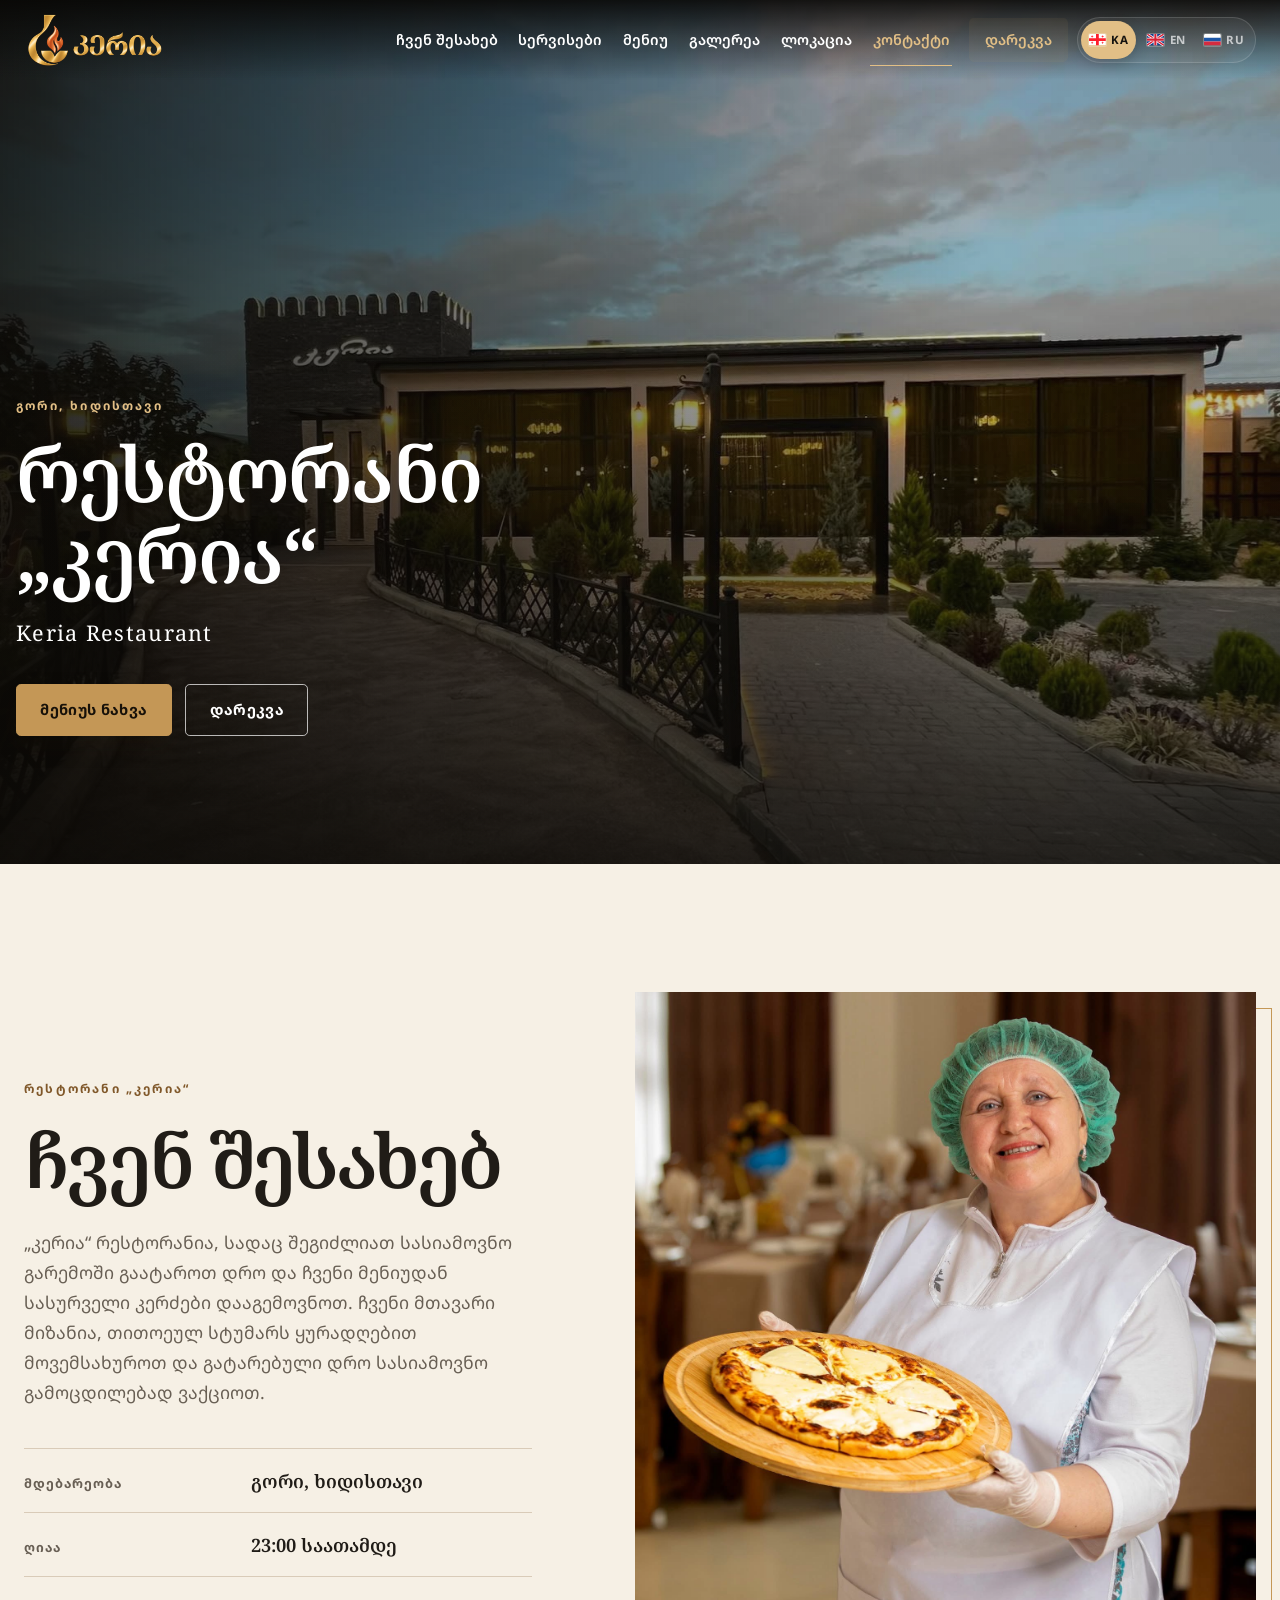
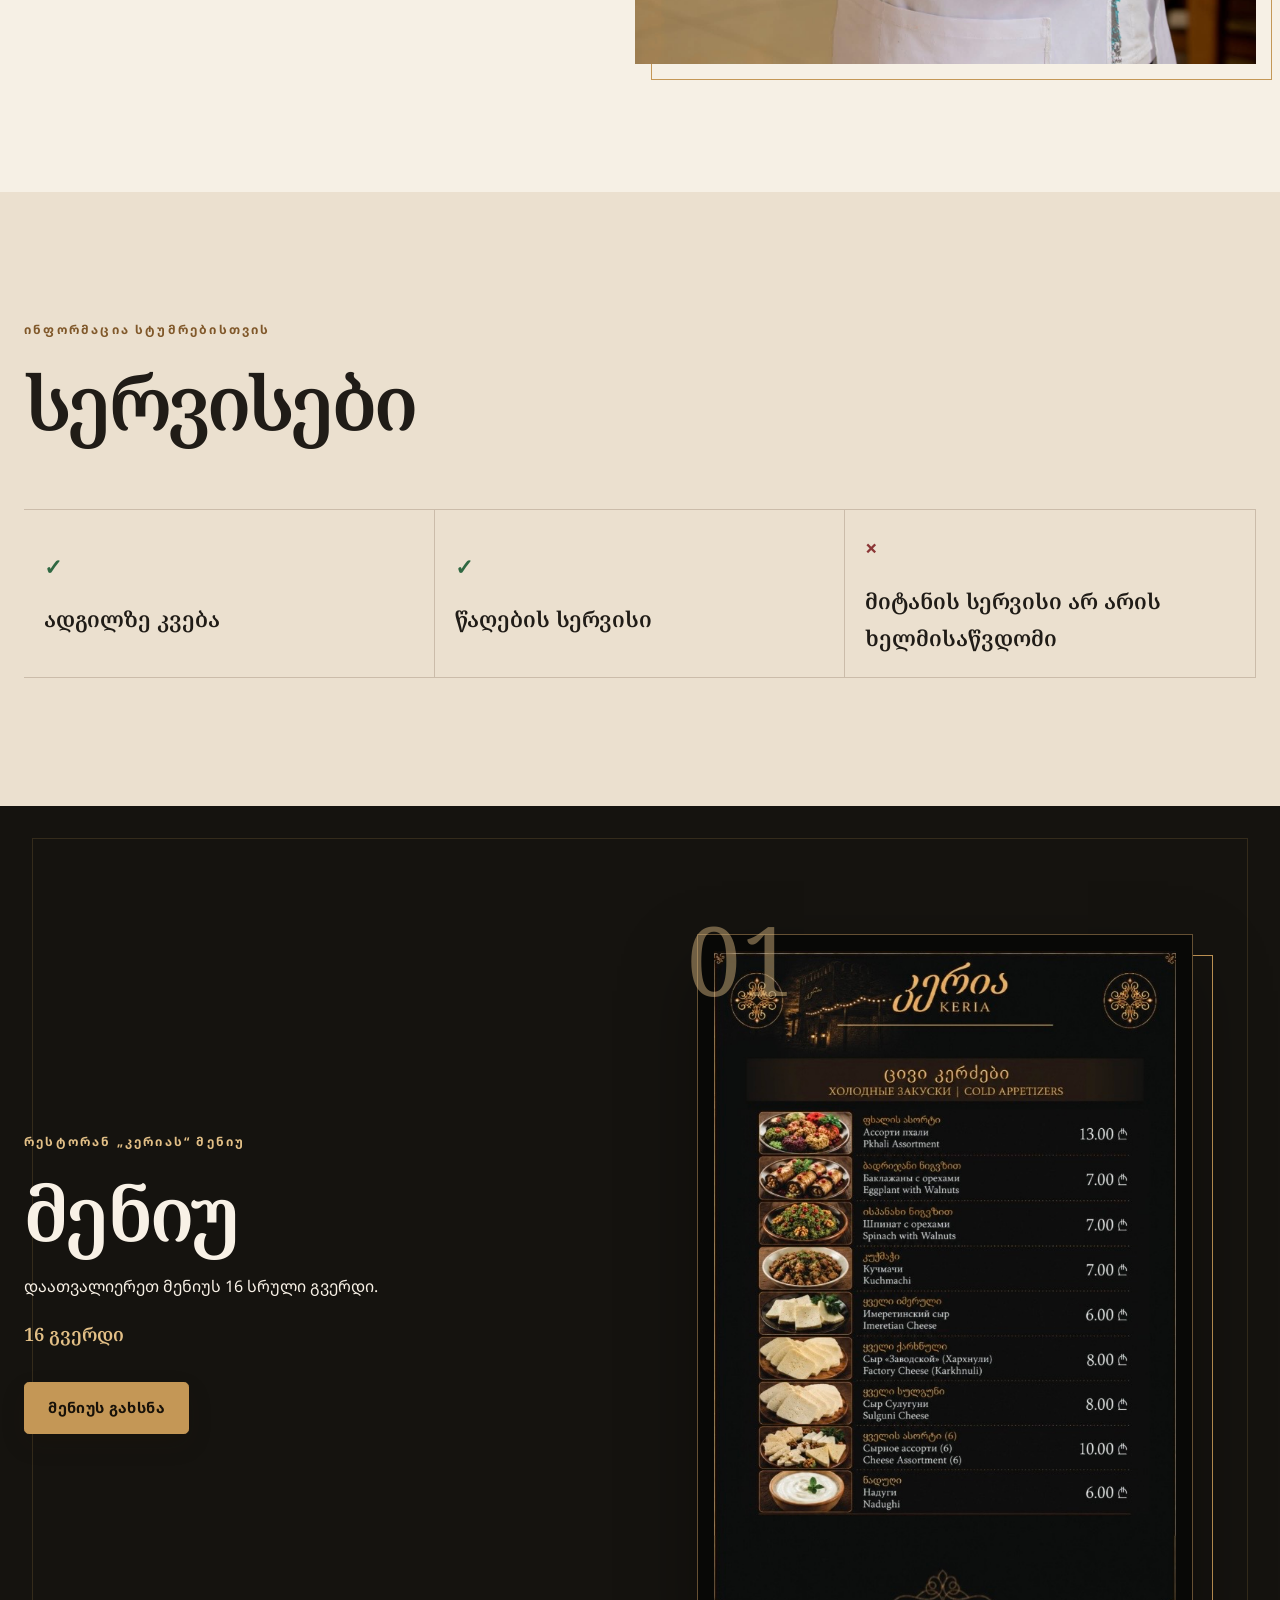
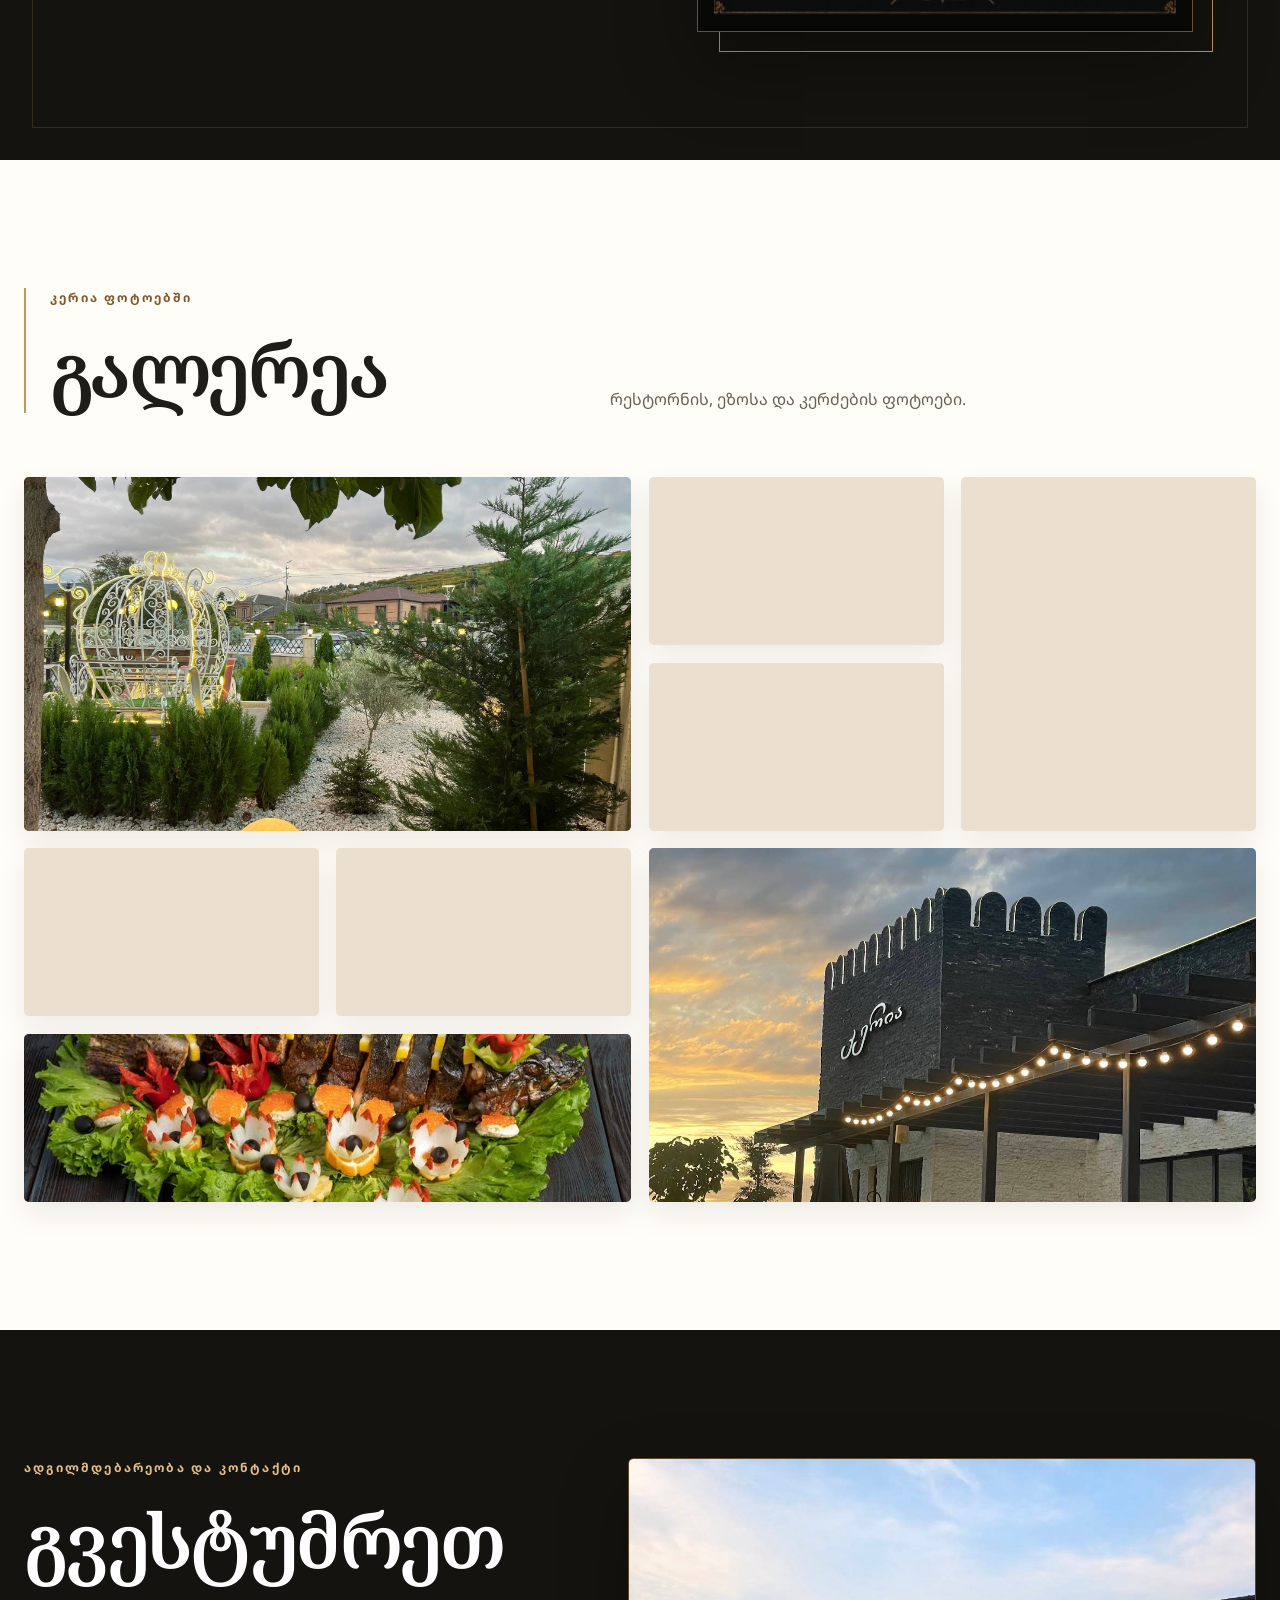
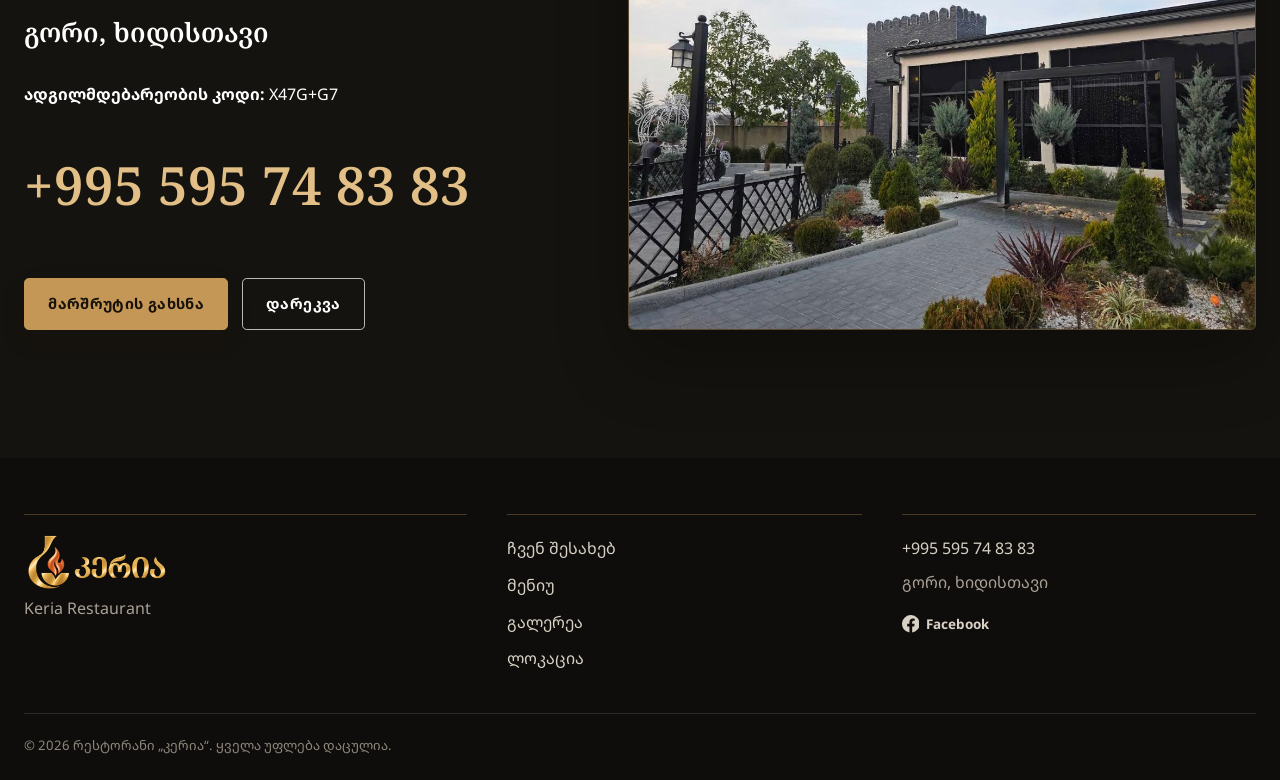
==== commit 8994c324: "Improve responsive language access" ====
--- a/index.html
+++ b/index.html
@@ -3,8 +3,8 @@
 <head>
   <meta charset="utf-8">
   <meta name="viewport" content="width=device-width, initial-scale=1">
-  <title>რესტორანი „კერია“ — ხიდისთავი | Keria Restaurant</title>
-  <meta name="description" content="რესტორანი „კერია“ ხიდისთავში — მენიუ, ფოტოები, მდებარეობა და საკონტაქტო ინფორმაცია.">
+  <title>რესტორანი „კერია“ — გორი, ხიდისთავი | Keria Restaurant</title>
+  <meta name="description" content="რესტორანი „კერია“ გორში, ხიდისთავში — მენიუ, ფოტოები, მდებარეობა და საკონტაქტო ინფორმაცია.">
   <meta name="robots" content="index, follow">
   <meta name="theme-color" content="#15130f">
   <link rel="canonical" href="https://keriagori.ge/">
@@ -23,17 +23,17 @@
   <meta property="og:type" content="website">
   <meta property="og:locale" content="ka_GE">
   <meta property="og:site_name" content="რესტორანი კერია">
-  <meta property="og:title" content="რესტორანი „კერია“ — ხიდისთავი">
+  <meta property="og:title" content="რესტორანი „კერია“ — გორი, ხიდისთავი">
   <meta property="og:description" content="მენიუ, ფოტოები და საკონტაქტო ინფორმაცია.">
   <meta property="og:url" content="https://keriagori.ge/">
   <meta property="og:image" content="https://keriagori.ge/images/keria-images/keria-restaurant-exterior-evening.jpeg">
   <meta property="og:image:secure_url" content="https://keriagori.ge/images/keria-images/keria-restaurant-exterior-evening.jpeg">
-  <meta property="og:image:alt" content="რესტორანი „კერია“ ხიდისთავში">
+  <meta property="og:image:alt" content="რესტორანი „კერია“ გორში, ხიდისთავში">
   <meta name="twitter:card" content="summary_large_image">
-  <meta name="twitter:title" content="რესტორანი „კერია“ — ხიდისთავი">
+  <meta name="twitter:title" content="რესტორანი „კერია“ — გორი, ხიდისთავი">
   <meta name="twitter:description" content="მენიუ, ფოტოები და საკონტაქტო ინფორმაცია.">
   <meta name="twitter:image" content="https://keriagori.ge/images/keria-images/keria-restaurant-exterior-evening.jpeg">
-  <meta name="twitter:image:alt" content="რესტორანი „კერია“ ხიდისთავში">
+  <meta name="twitter:image:alt" content="რესტორანი „კერია“ გორში, ხიდისთავში">
   <link rel="stylesheet" href="style/style.css">
   <script src="js/boot.js"></script>
   <script type="application/ld+json">
@@ -67,6 +67,17 @@
       <a class="brand" href="#top" aria-label="კერია — მთავარი">
         <img src="images/logo/keria-logo.png" width="2048" height="768" alt="კერია">
       </a>
+      <details class="mobile-language">
+        <summary aria-label="ენის არჩევა">
+          <svg class="language-flag" viewBox="0 0 24 16" aria-hidden="true" focusable="false"><rect width="24" height="16" fill="#fff"/><path d="M10 0h4v16h-4zM0 6h24v4H0zM4 2h1v3H4zM3 3h3v1H3zM19 2h1v3h-1zM18 3h3v1h-3zM4 11h1v3H4zM3 12h3v1H3zM19 11h1v3h-1zM18 12h3v1h-3z" fill="#ff1f2d"/></svg>
+          <span aria-hidden="true">KA</span>
+        </summary>
+        <div class="mobile-language-menu" role="group" aria-label="ენის არჩევა">
+          <a href="/" lang="ka" hreflang="ka" aria-current="page"><svg class="language-flag" viewBox="0 0 24 16" aria-hidden="true"><rect width="24" height="16" fill="#fff"/><path d="M10 0h4v16h-4zM0 6h24v4H0zM4 2h1v3H4zM3 3h3v1H3zM19 2h1v3h-1zM18 3h3v1h-3zM4 11h1v3H4zM3 12h3v1H3zM19 11h1v3h-1zM18 12h3v1h-3z" fill="#ff1f2d"/></svg><span>ქართული</span></a>
+          <a href="/en/" lang="en" hreflang="en"><svg class="language-flag" viewBox="0 0 24 16" aria-hidden="true"><rect width="24" height="16" fill="#173f8a"/><path d="M0 0l24 16M24 0L0 16" stroke="#fff" stroke-width="4"/><path d="M0 0l24 16M24 0L0 16" stroke="#d51f35" stroke-width="2"/><path d="M12 0v16M0 8h24" stroke="#fff" stroke-width="5"/><path d="M12 0v16M0 8h24" stroke="#d51f35" stroke-width="3"/></svg><span>English</span></a>
+          <a href="/ru/" lang="ru" hreflang="ru"><svg class="language-flag" viewBox="0 0 24 16" aria-hidden="true"><rect width="24" height="16" fill="#fff"/><path d="M0 5.33h24v5.34H0z" fill="#1c57a7"/><path d="M0 10.67h24V16H0z" fill="#d52b3f"/></svg><span>Русский</span></a>
+        </div>
+      </details>
       <button class="nav-toggle" type="button" aria-expanded="false" aria-controls="primary-nav">
         <span class="sr-only">მენიუს გახსნა</span>
         <i aria-hidden="true"></i><i aria-hidden="true"></i><i aria-hidden="true"></i>
@@ -187,9 +198,9 @@
           <figure class="gallery-detail-b"><img src="images/keria-images/keria-cheese-khachapuri-slice.jpeg" width="1920" height="1323" loading="lazy" decoding="async" alt="ხაჭაპური რესტორან „კერიაში“"></figure>
           <figure class="gallery-portrait"><img src="images/keria-images/keria-roasted-meat-platter.jpeg" width="1536" height="2048" loading="lazy" decoding="async" alt="კერძი რესტორან „კერიაში“"></figure>
           <figure class="gallery-detail-c"><img src="images/keria-images/keria-khinkali.jpeg" width="2048" height="1366" loading="lazy" decoding="async" alt="ხინკალი რესტორან „კერიაში“"></figure>
-          <figure class="gallery-detail-d"><img src="images/keria-images/keria-red-caviar-platter.jpeg" width="2048" height="1365" loading="lazy" decoding="async" alt="დესერტი რესტორან „კერიაში“"></figure>
+          <figure class="gallery-detail-d"><img src="images/keria-images/keria-red-caviar-platter.jpeg" width="2048" height="1365" loading="lazy" decoding="async" alt="წითელი ხიზილალის კერძი რესტორან „კერიაში“"></figure>
           <figure class="gallery-exterior"><img src="images/keria-images/keria-restaurant-exterior-sunset.jpeg" width="1170" height="861" loading="lazy" decoding="async" alt="რესტორან „კერიას“ შენობა"></figure>
-          <figure class="gallery-detail-e"><img src="images/keria-images/keria-grilled-fish-platter-01.jpeg" width="960" height="649" loading="lazy" decoding="async" alt="კერძების სუფრა რესტორან „კერიაში“"></figure>
+          <figure class="gallery-detail-e"><img src="images/keria-images/keria-grilled-fish-platter-01.jpeg" width="960" height="649" loading="lazy" decoding="async" alt="შემწვარი თევზის კერძი რესტორან „კერიაში“"></figure>
         </div>
       </div>
     </section>
--- a/style/style.css
+++ b/style/style.css
@@ -313,6 +313,74 @@
   object-fit: contain;
 }
 
+.mobile-language {
+  position: relative;
+  flex: 0 0 auto;
+  margin-left: auto;
+  margin-right: 0.55rem;
+}
+
+.mobile-language summary {
+  min-width: 4rem;
+  min-height: 2.75rem;
+  display: flex;
+  align-items: center;
+  justify-content: center;
+  gap: 0.38rem;
+  padding: 0.55rem 0.65rem;
+  border: 1px solid rgb(255 255 255 / 38%);
+  border-radius: 999px;
+  background: rgb(21 19 15 / 92%);
+  color: #fff;
+  font-size: 0.72rem;
+  font-weight: 700;
+  letter-spacing: 0.04em;
+  line-height: 1;
+  list-style: none;
+  cursor: pointer;
+}
+
+.mobile-language summary::-webkit-details-marker {
+  display: none;
+}
+
+.mobile-language[open] summary {
+  border-color: var(--gold-light);
+  background: var(--dark-soft);
+}
+
+.mobile-language-menu {
+  position: absolute;
+  z-index: 2;
+  top: calc(100% + 0.55rem);
+  right: 0;
+  width: 11rem;
+  display: grid;
+  gap: 0.2rem;
+  padding: 0.4rem;
+  border: 1px solid rgb(226 191 134 / 36%);
+  border-radius: var(--radius-medium);
+  background: rgb(21 19 15 / 99%);
+  box-shadow: 0 18px 45px rgb(0 0 0 / 34%);
+}
+
+.mobile-language-menu a {
+  min-height: 2.75rem;
+  display: flex;
+  align-items: center;
+  gap: 0.65rem;
+  padding-inline: 0.8rem;
+  border-radius: var(--radius-small);
+  color: rgb(255 255 255 / 76%);
+  font-size: 0.82rem;
+  font-weight: 600;
+}
+
+.mobile-language-menu a[aria-current="page"] {
+  background: var(--gold-light);
+  color: var(--dark);
+}
+
 .nav-toggle {
   width: 3.1rem;
   height: 3.1rem;
@@ -405,6 +473,10 @@
   border: 1px solid rgb(255 255 255 / 14%);
   border-radius: 999px;
   background: rgb(255 255 255 / 6%);
+}
+
+.primary-nav .language-switcher {
+  display: none;
 }
 
 .primary-nav .language-option,
@@ -1376,8 +1448,9 @@
 
   .facts div {
     display: grid;
-    grid-template-columns: 8rem 1fr;
+    grid-template-columns: minmax(9.5rem, 0.75fr) minmax(0, 1fr);
     align-items: baseline;
+    gap: 1rem;
   }
 
   .footer-layout {
@@ -1468,6 +1541,10 @@
 }
 
 @media (min-width: 75rem) {
+  .mobile-language {
+    display: none;
+  }
+
   .nav-toggle {
     display: none;
   }
@@ -1502,6 +1579,10 @@
     flex: 0 0 auto;
     align-self: center;
     margin: 0 0 0 0.55rem;
+  }
+
+  .primary-nav .language-switcher {
+    display: grid;
   }
 
   .primary-nav .language-option {
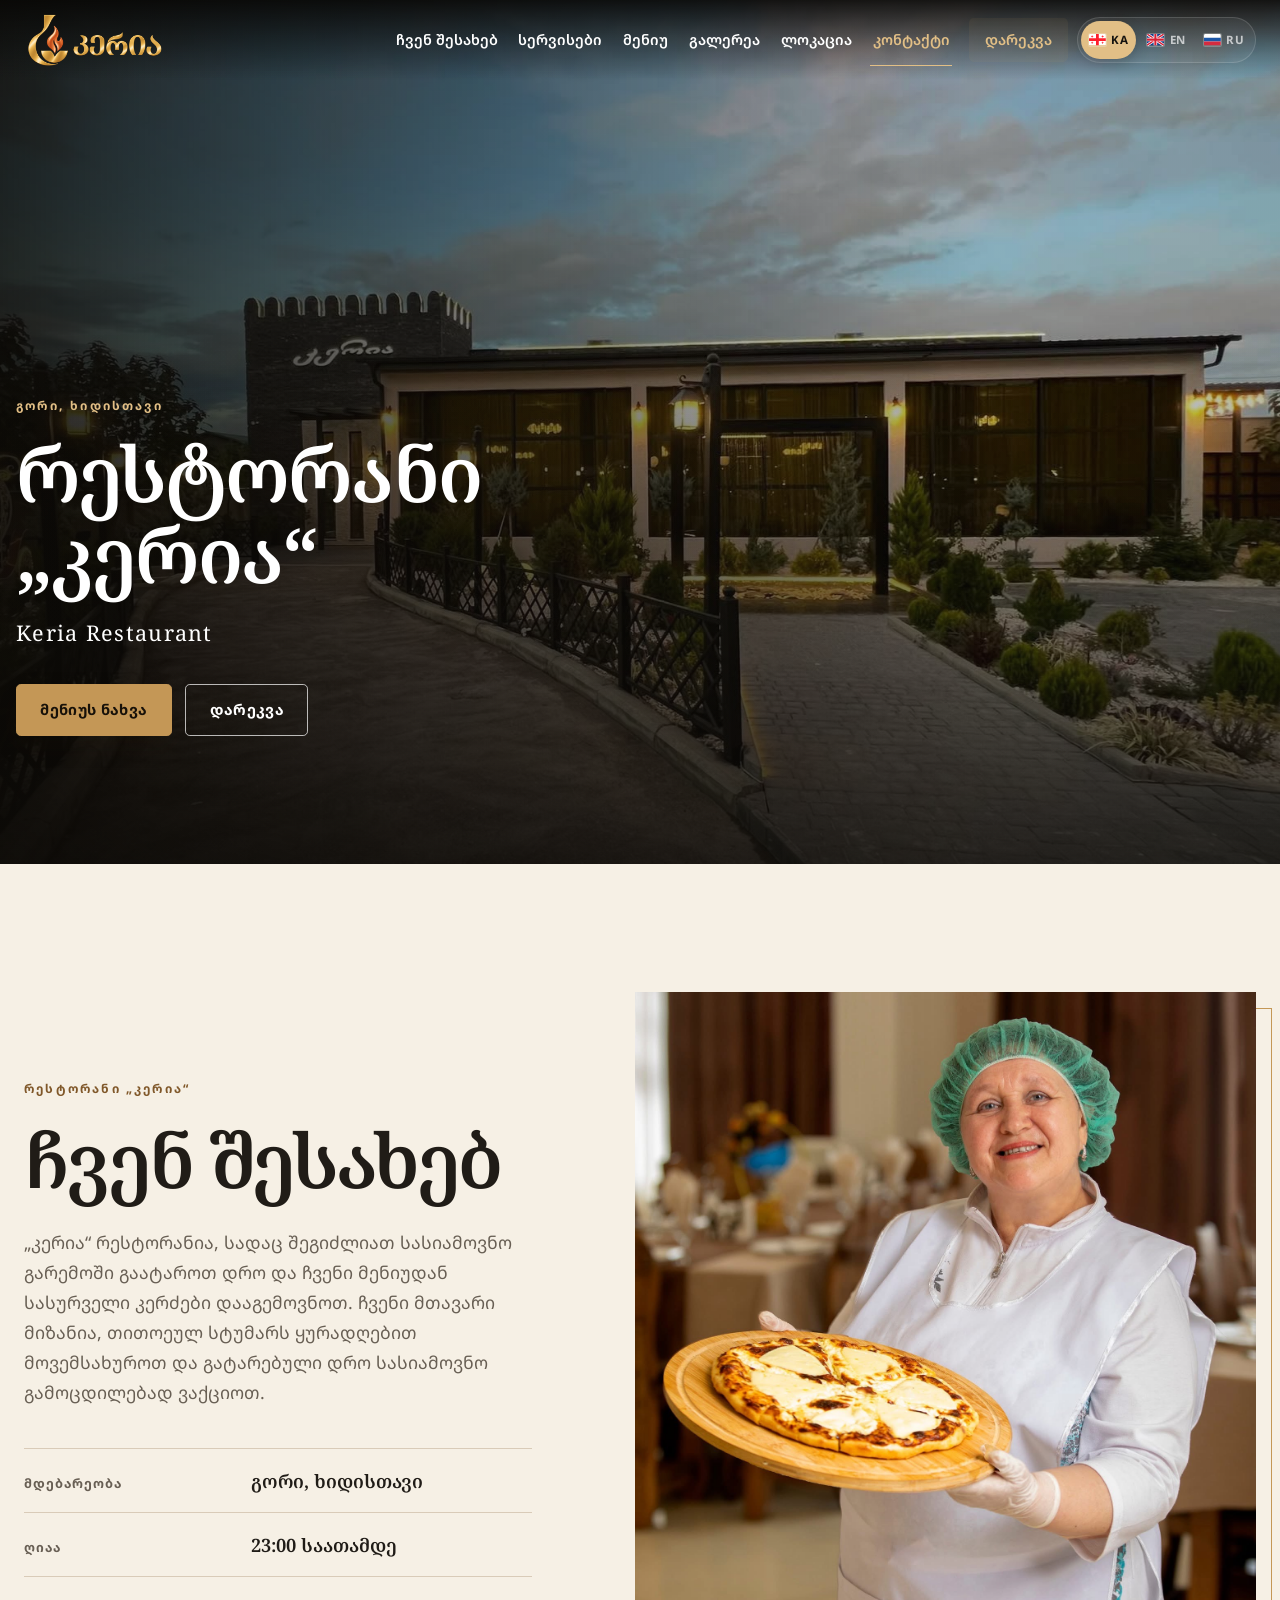
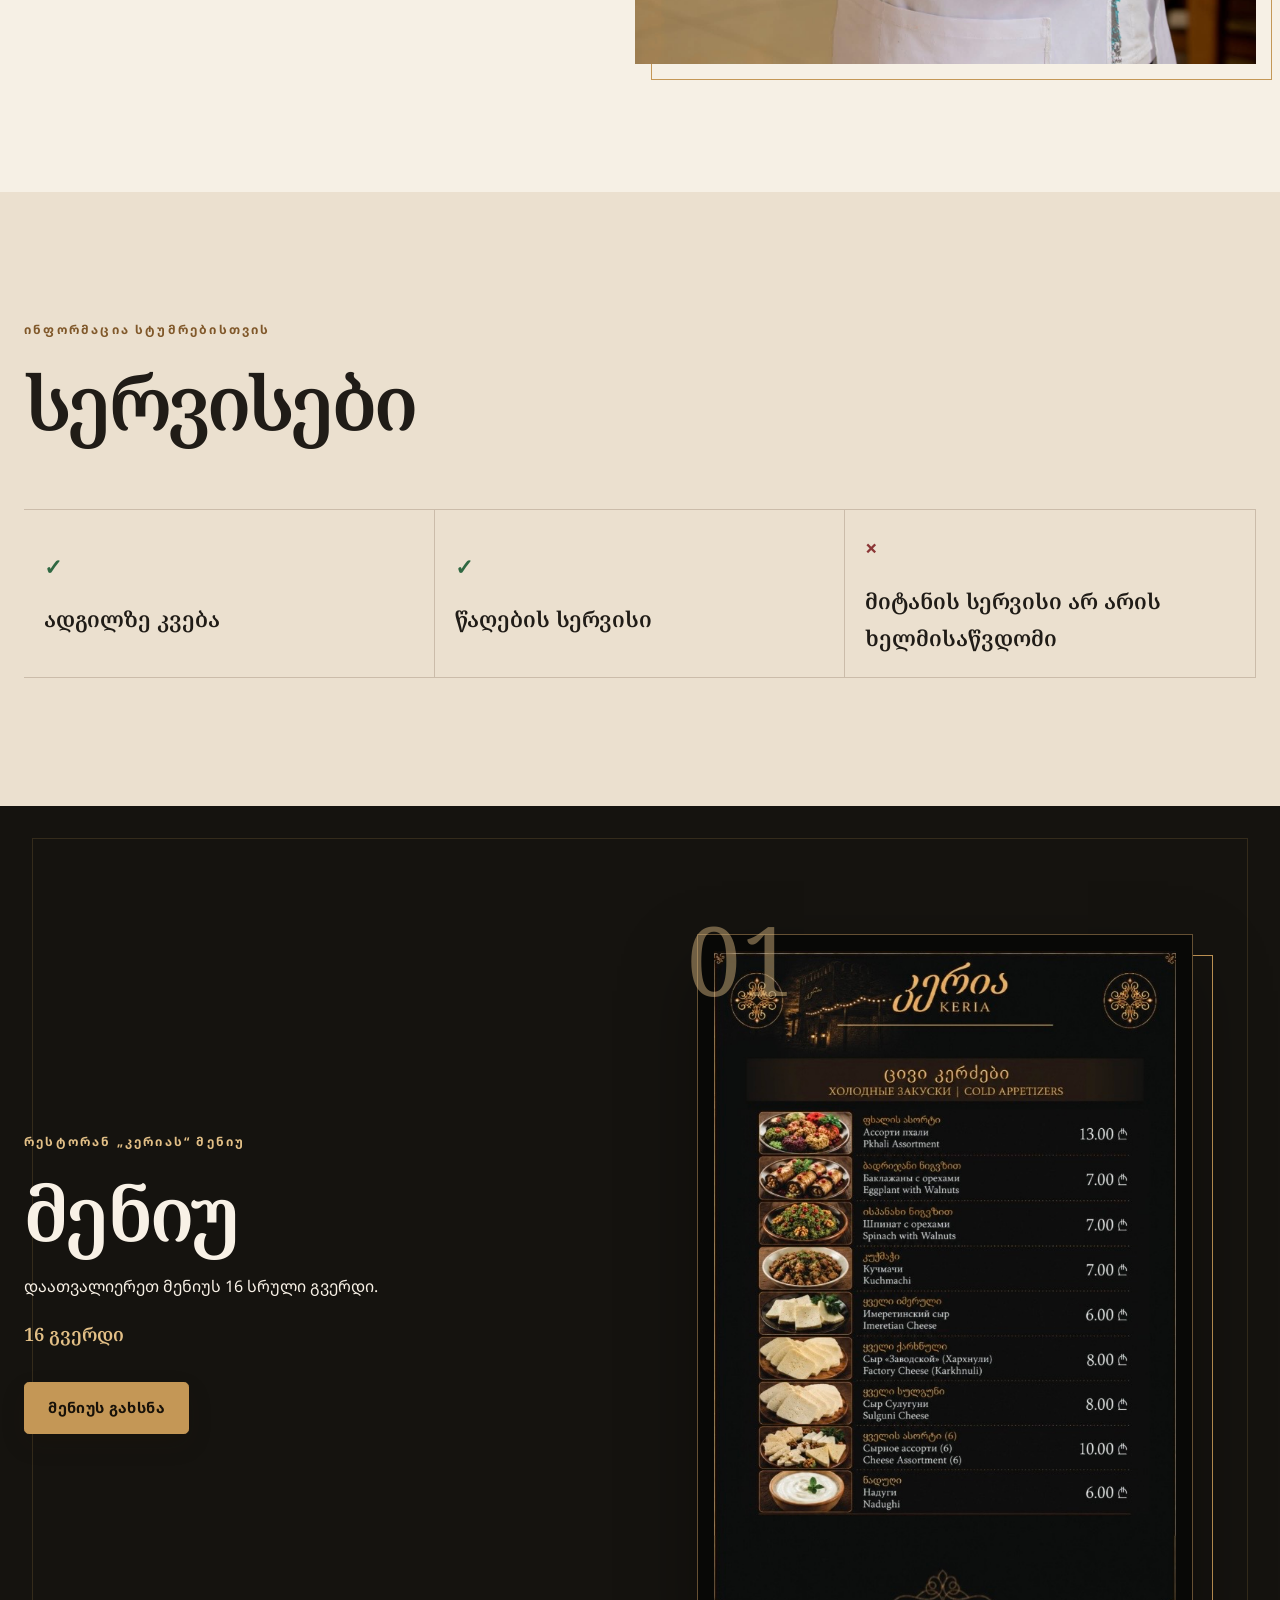
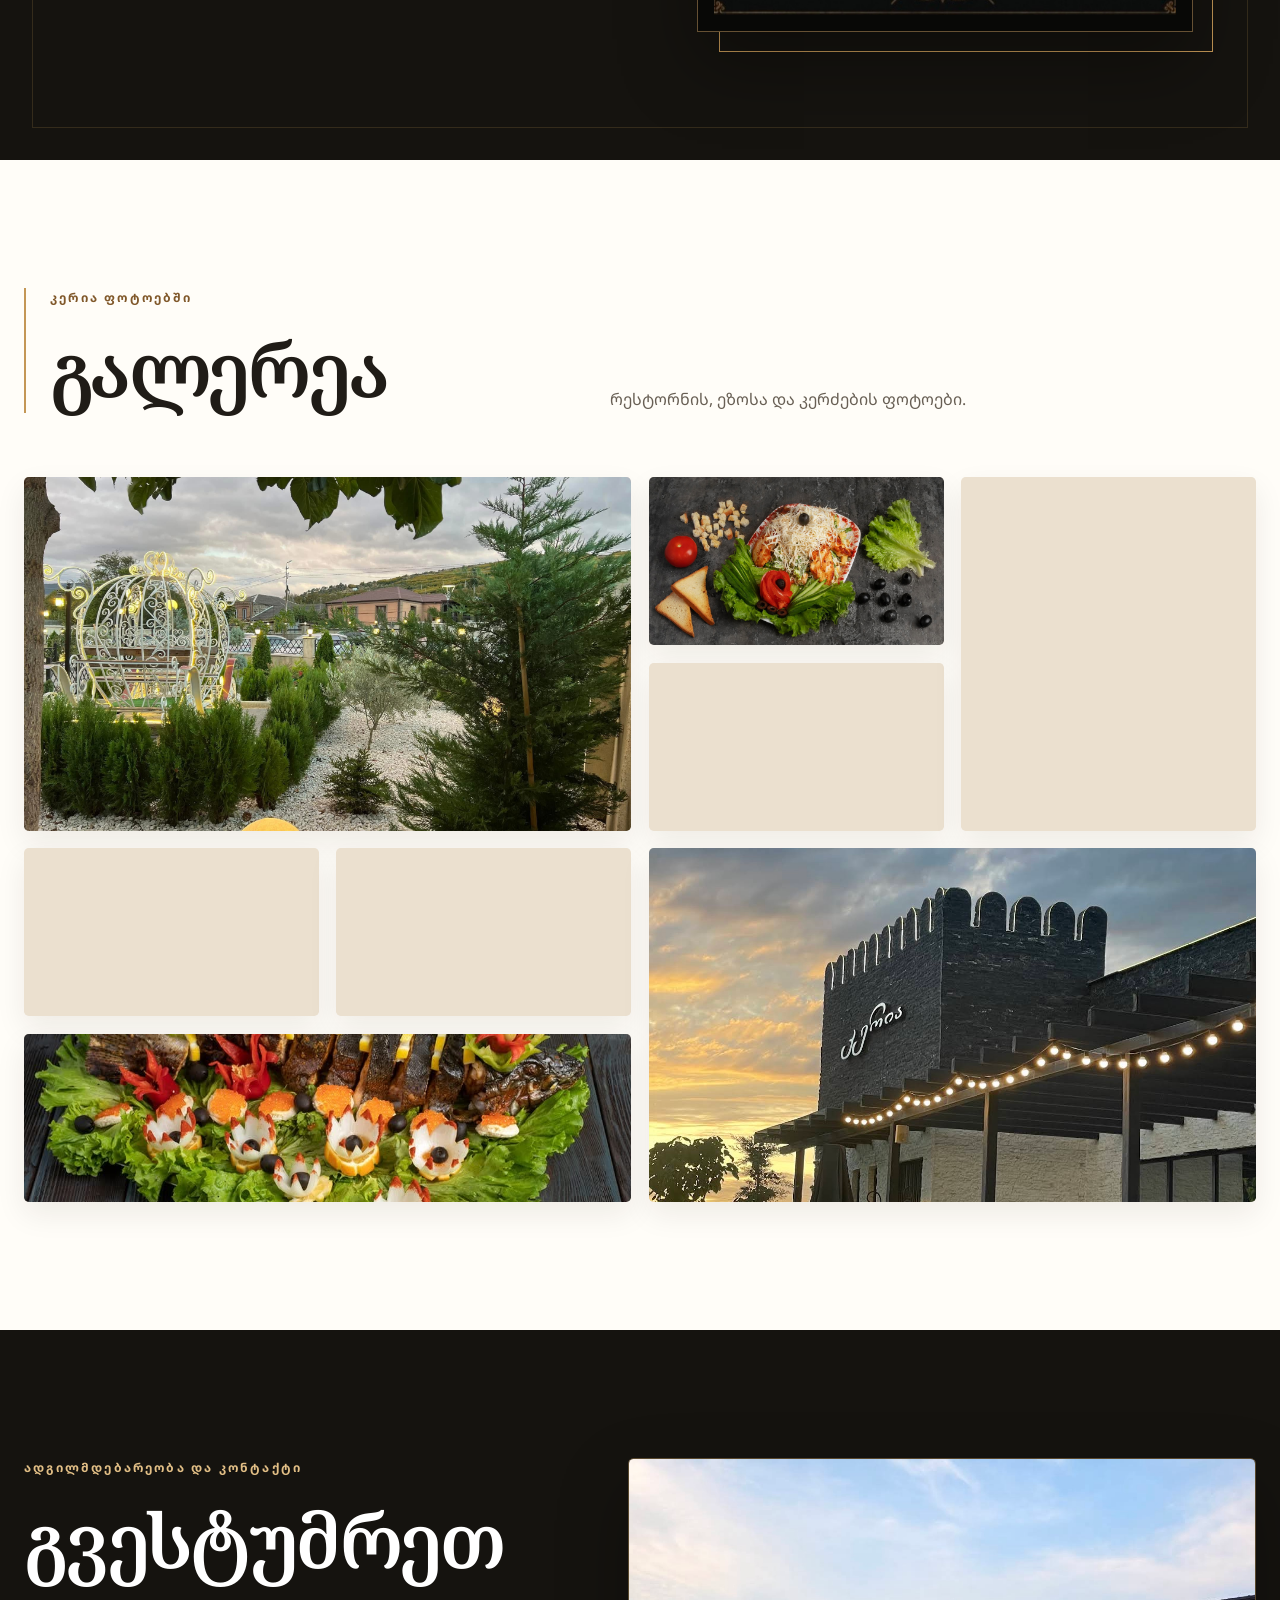
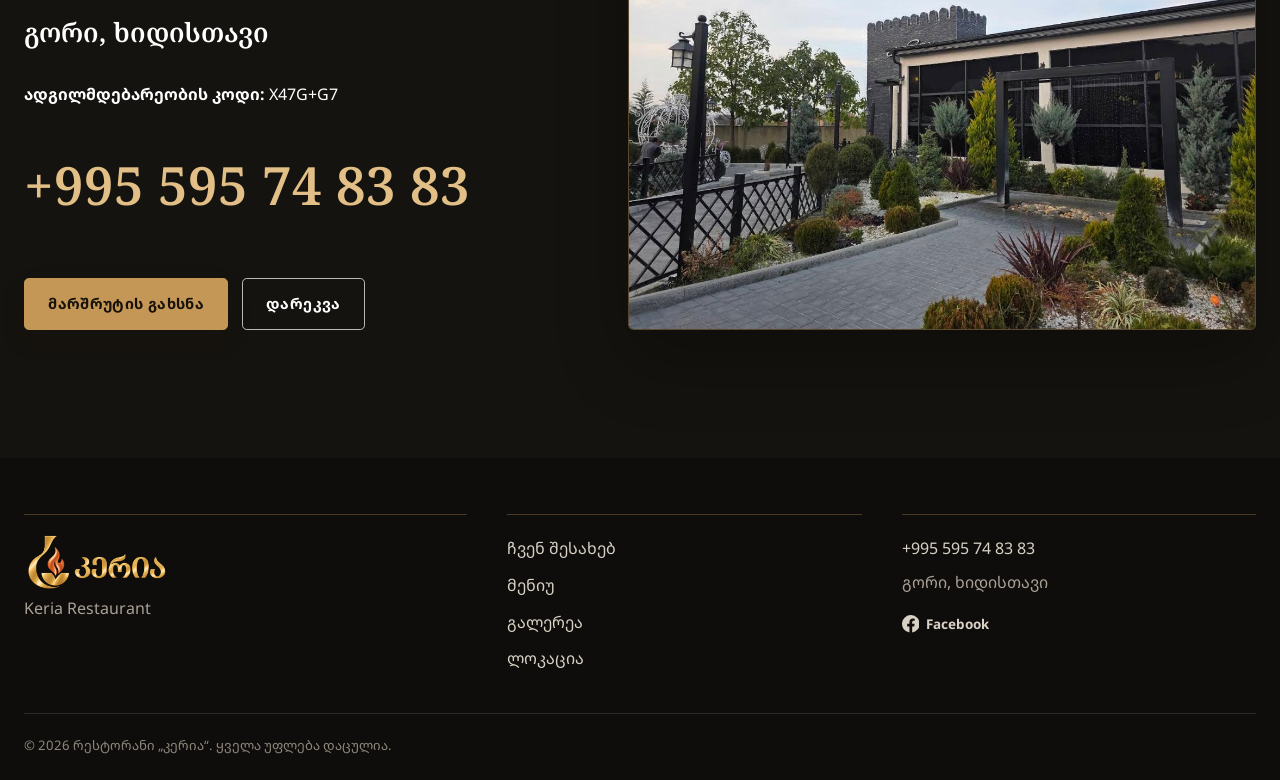
==== commit d642d04e: "Add social sharing preview image" ====
--- a/index.html
+++ b/index.html
@@ -26,14 +26,17 @@
   <meta property="og:title" content="რესტორანი „კერია“ — გორი, ხიდისთავი">
   <meta property="og:description" content="მენიუ, ფოტოები და საკონტაქტო ინფორმაცია.">
   <meta property="og:url" content="https://keriagori.ge/">
-  <meta property="og:image" content="https://keriagori.ge/images/keria-images/keria-restaurant-exterior-evening.jpeg">
-  <meta property="og:image:secure_url" content="https://keriagori.ge/images/keria-images/keria-restaurant-exterior-evening.jpeg">
-  <meta property="og:image:alt" content="რესტორანი „კერია“ გორში, ხიდისთავში">
+  <meta property="og:image" content="https://keriagori.ge/images/social/og-image.png">
+  <meta property="og:image:secure_url" content="https://keriagori.ge/images/social/og-image.png">
+  <meta property="og:image:type" content="image/png">
+  <meta property="og:image:width" content="1731">
+  <meta property="og:image:height" content="909">
+  <meta property="og:image:alt" content="რესტორან „კერიას“ ლოგო და შენობა საღამოს">
   <meta name="twitter:card" content="summary_large_image">
   <meta name="twitter:title" content="რესტორანი „კერია“ — გორი, ხიდისთავი">
   <meta name="twitter:description" content="მენიუ, ფოტოები და საკონტაქტო ინფორმაცია.">
-  <meta name="twitter:image" content="https://keriagori.ge/images/keria-images/keria-restaurant-exterior-evening.jpeg">
-  <meta name="twitter:image:alt" content="რესტორანი „კერია“ გორში, ხიდისთავში">
+  <meta name="twitter:image" content="https://keriagori.ge/images/social/og-image.png">
+  <meta name="twitter:image:alt" content="რესტორან „კერიას“ ლოგო და შენობა საღამოს">
   <link rel="stylesheet" href="style/style.css">
   <script src="js/boot.js"></script>
   <script type="application/ld+json">
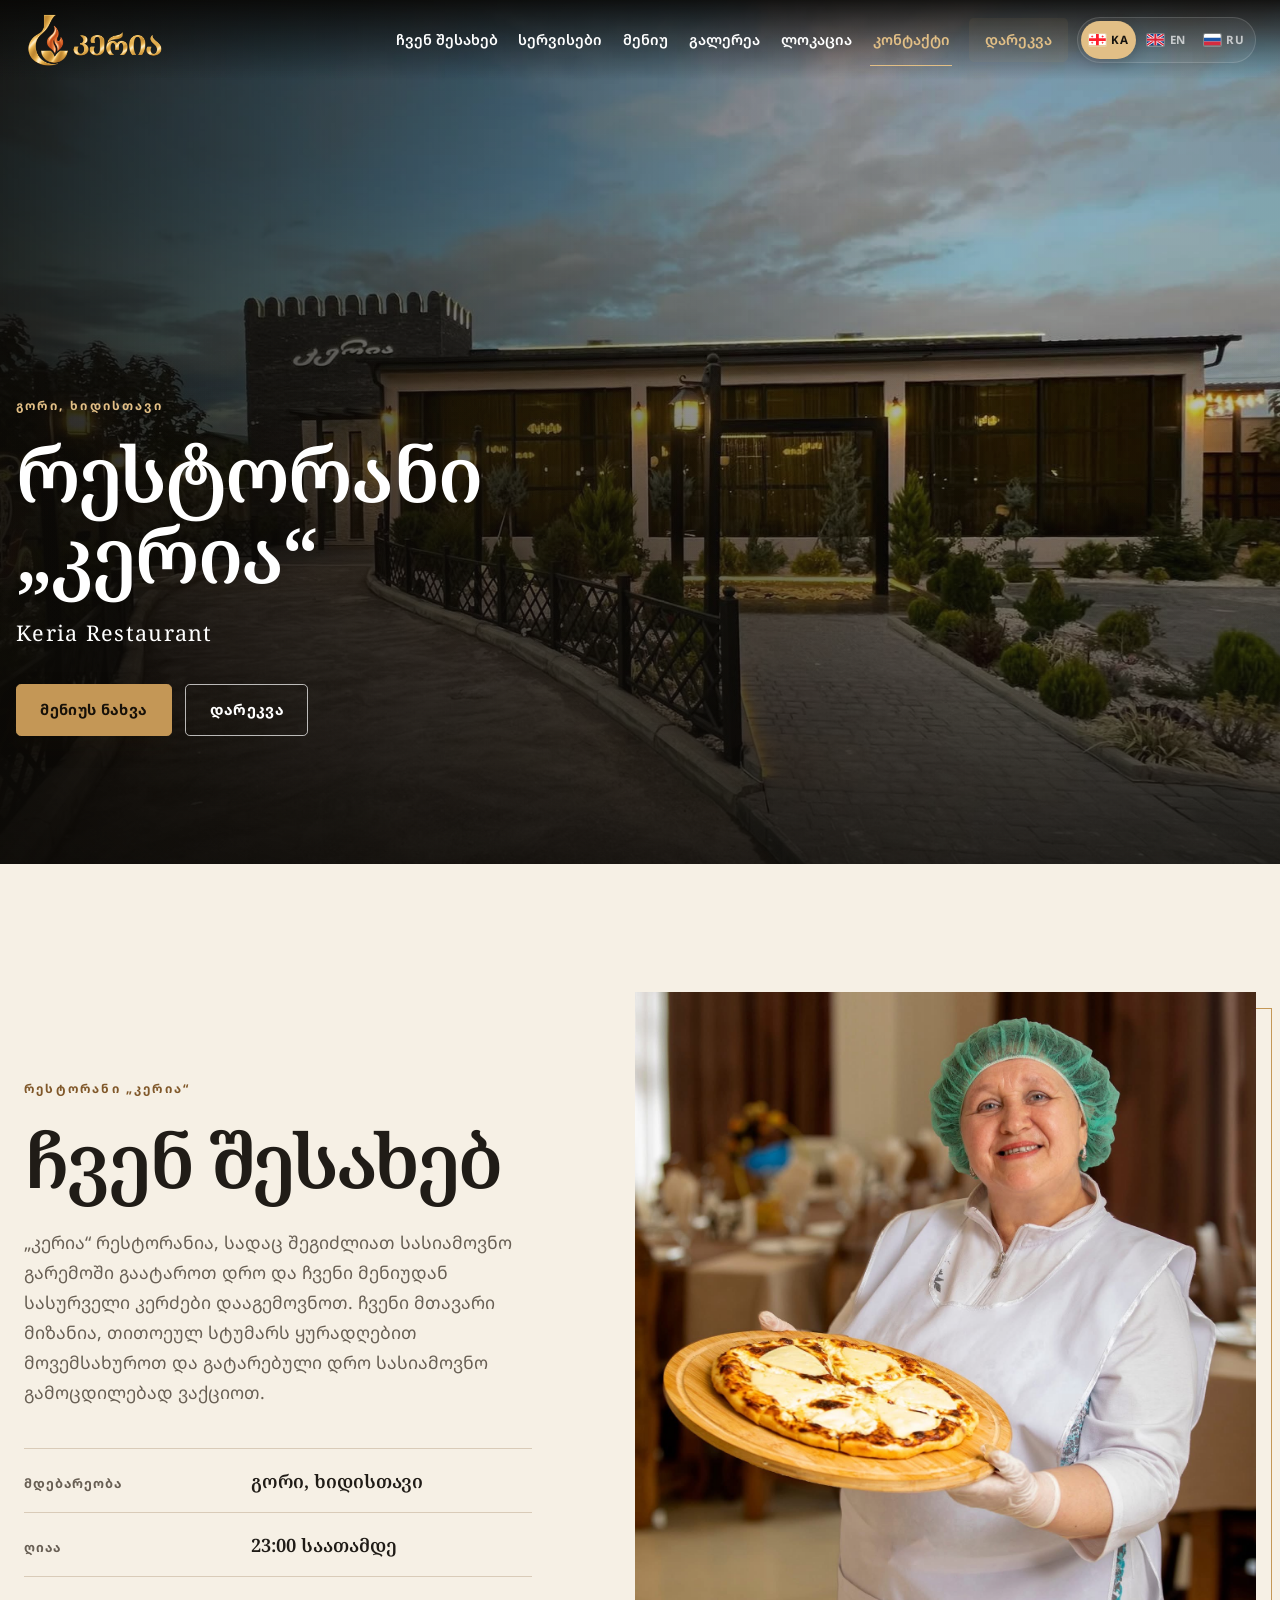
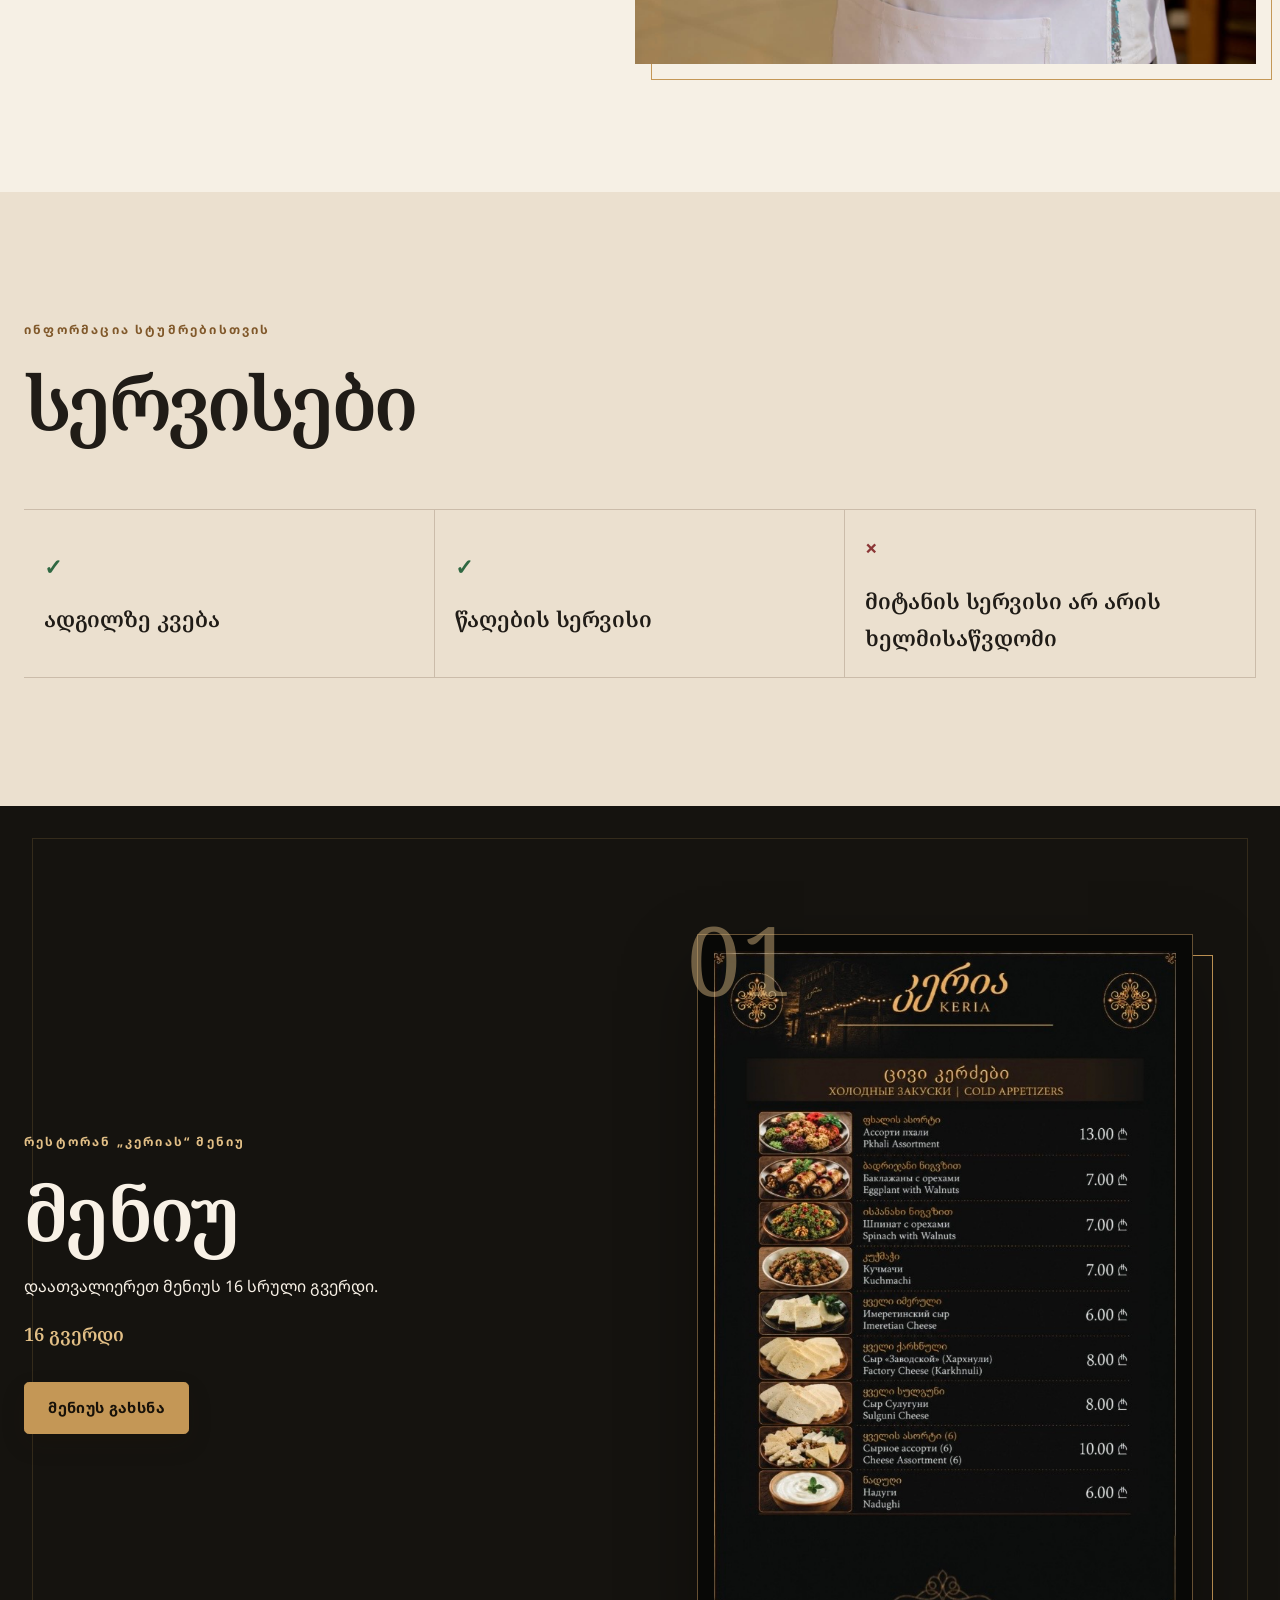
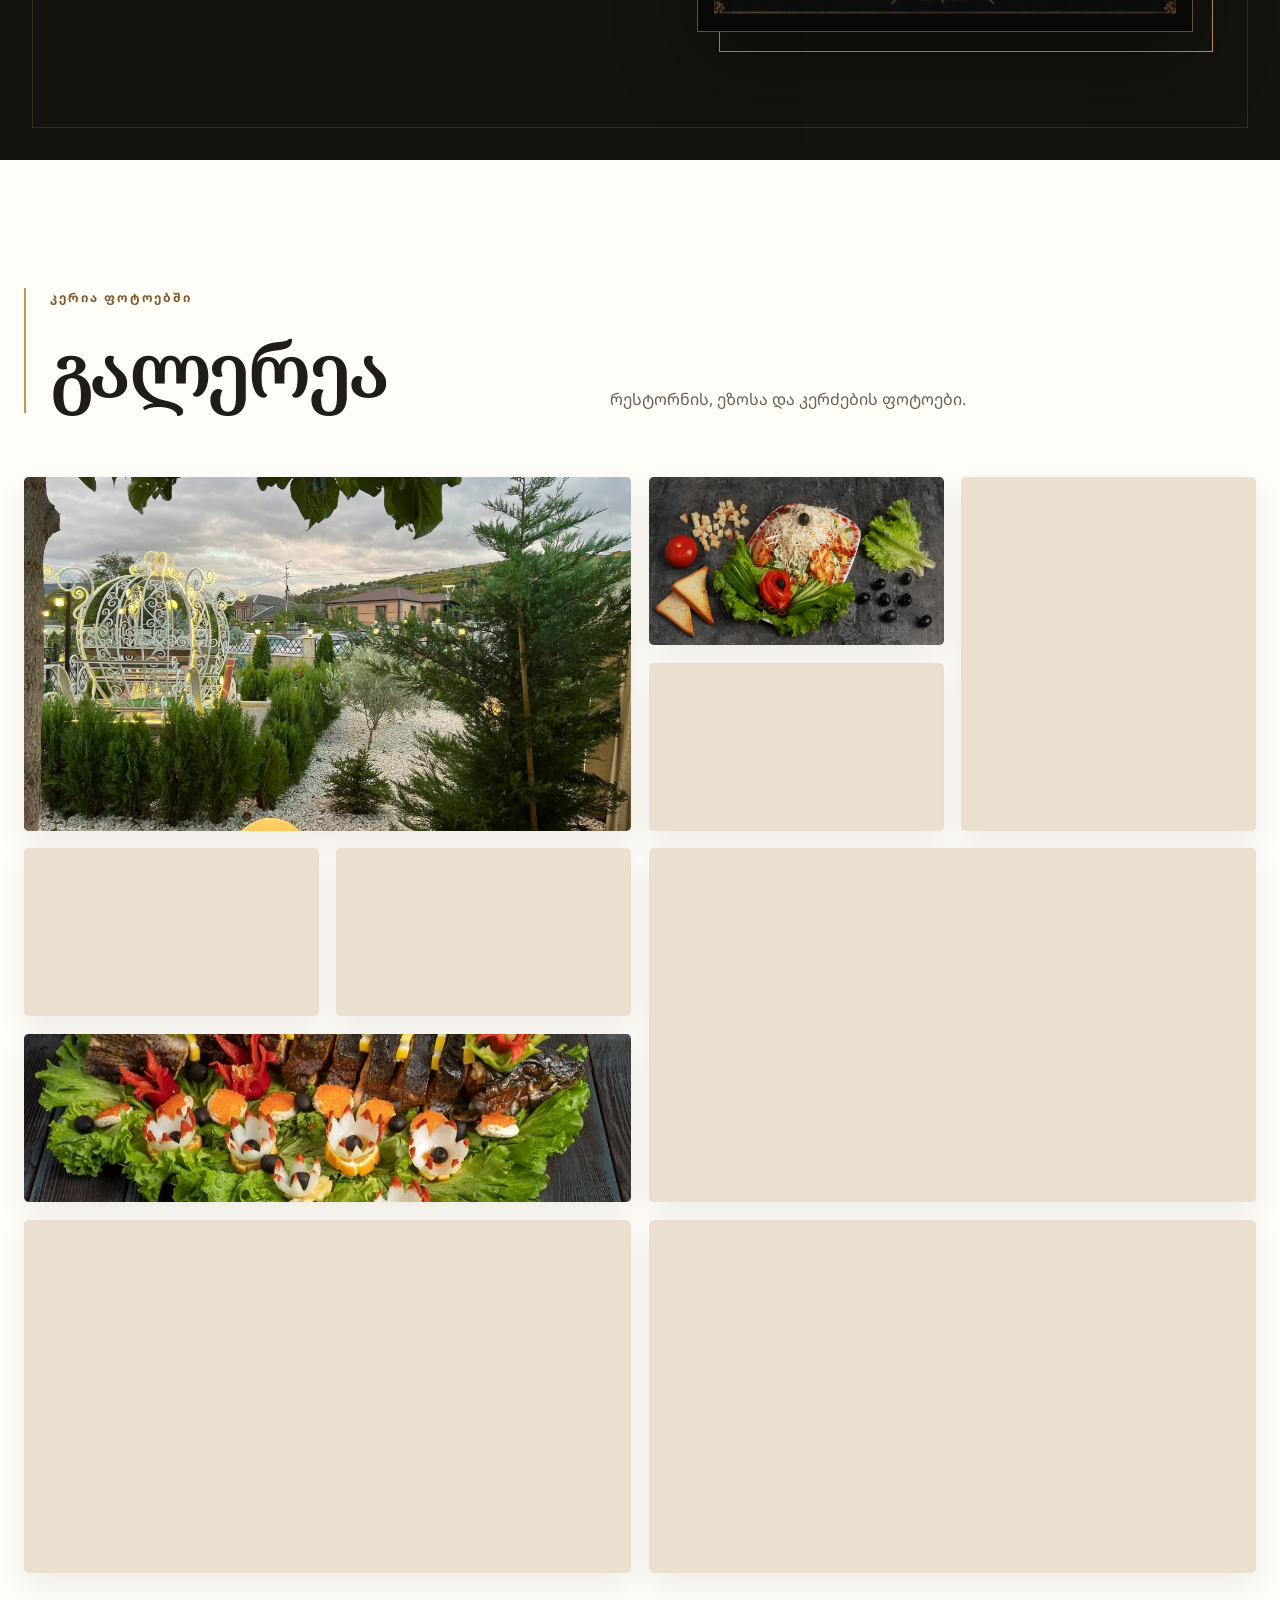
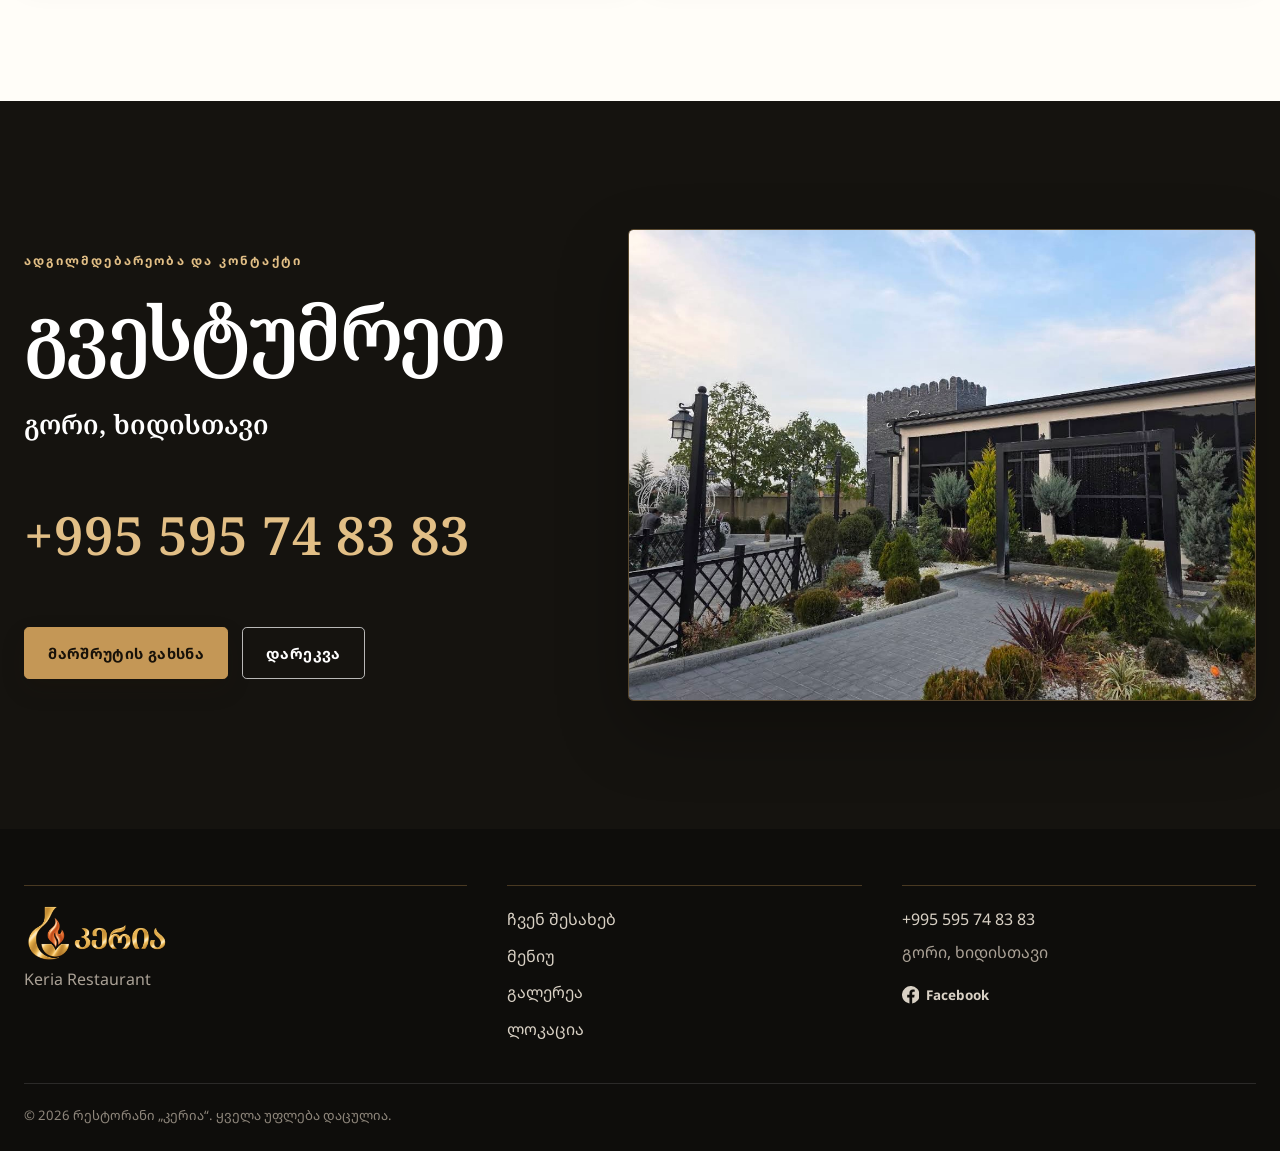
==== commit b7700935: "Expand gallery and clean localized markup" ====
--- a/index.html
+++ b/index.html
@@ -204,6 +204,8 @@
           <figure class="gallery-detail-d"><img src="images/keria-images/keria-red-caviar-platter.jpeg" width="2048" height="1365" loading="lazy" decoding="async" alt="წითელი ხიზილალის კერძი რესტორან „კერიაში“"></figure>
           <figure class="gallery-exterior"><img src="images/keria-images/keria-restaurant-exterior-sunset.jpeg" width="1170" height="861" loading="lazy" decoding="async" alt="რესტორან „კერიას“ შენობა"></figure>
           <figure class="gallery-detail-e"><img src="images/keria-images/keria-grilled-fish-platter-01.jpeg" width="960" height="649" loading="lazy" decoding="async" alt="შემწვარი თევზის კერძი რესტორან „კერიაში“"></figure>
+          <figure class="gallery-interior"><img src="images/keria-images/keria-dining-hall-heart-decor.jpeg" width="5712" height="4284" loading="lazy" decoding="async" alt="გულებით გაფორმებული დარბაზი და გაწყობილი სუფრები რესტორან „კერიაში“"></figure>
+          <figure class="gallery-table"><img src="images/keria-images/keria-dining-hall-floral-table-setting.jpeg" width="5712" height="4284" loading="lazy" decoding="async" alt="ყვავილებით გაფორმებული საბანკეტო სუფრა რესტორან „კერიაში“"></figure>
         </div>
       </div>
     </section>
@@ -215,7 +217,6 @@
           <h2 id="visit-title">გვესტუმრეთ</h2>
           <address>
             <p class="location-name">გორი, ხიდისთავი</p>
-            <p><strong>ადგილმდებარეობის კოდი:</strong> X47G+G7</p>
             <a class="phone phone-light" href="tel:+995595748383">+995 595 74 83 83</a>
           </address>
           <div class="actions">
--- a/style/style.css
+++ b/style/style.css
@@ -1039,7 +1039,9 @@
 }
 
 .gallery-feature,
-.gallery-exterior {
+.gallery-exterior,
+.gallery-interior,
+.gallery-table {
   aspect-ratio: 4 / 3;
 }
 
@@ -1477,7 +1479,11 @@
       "detail-c detail-d"
       "detail-e detail-e"
       "exterior exterior"
-      "exterior exterior";
+      "exterior exterior"
+      "interior interior"
+      "interior interior"
+      "table table"
+      "table table";
     grid-auto-rows: clamp(9rem, 24vw, 13rem);
   }
 
@@ -1493,6 +1499,8 @@
   .gallery-detail-d { grid-area: detail-d; }
   .gallery-exterior { grid-area: exterior; }
   .gallery-detail-e { grid-area: detail-e; }
+  .gallery-interior { grid-area: interior; }
+  .gallery-table { grid-area: table; }
 }
 
 @media (min-width: 48rem) {
@@ -1625,7 +1633,9 @@
       "feature feature detail-a portrait"
       "feature feature detail-b portrait"
       "detail-c detail-d exterior exterior"
-      "detail-e detail-e exterior exterior";
+      "detail-e detail-e exterior exterior"
+      "interior interior table table"
+      "interior interior table table";
     grid-auto-rows: clamp(10.5rem, 13vw, 14.5rem);
   }
 }
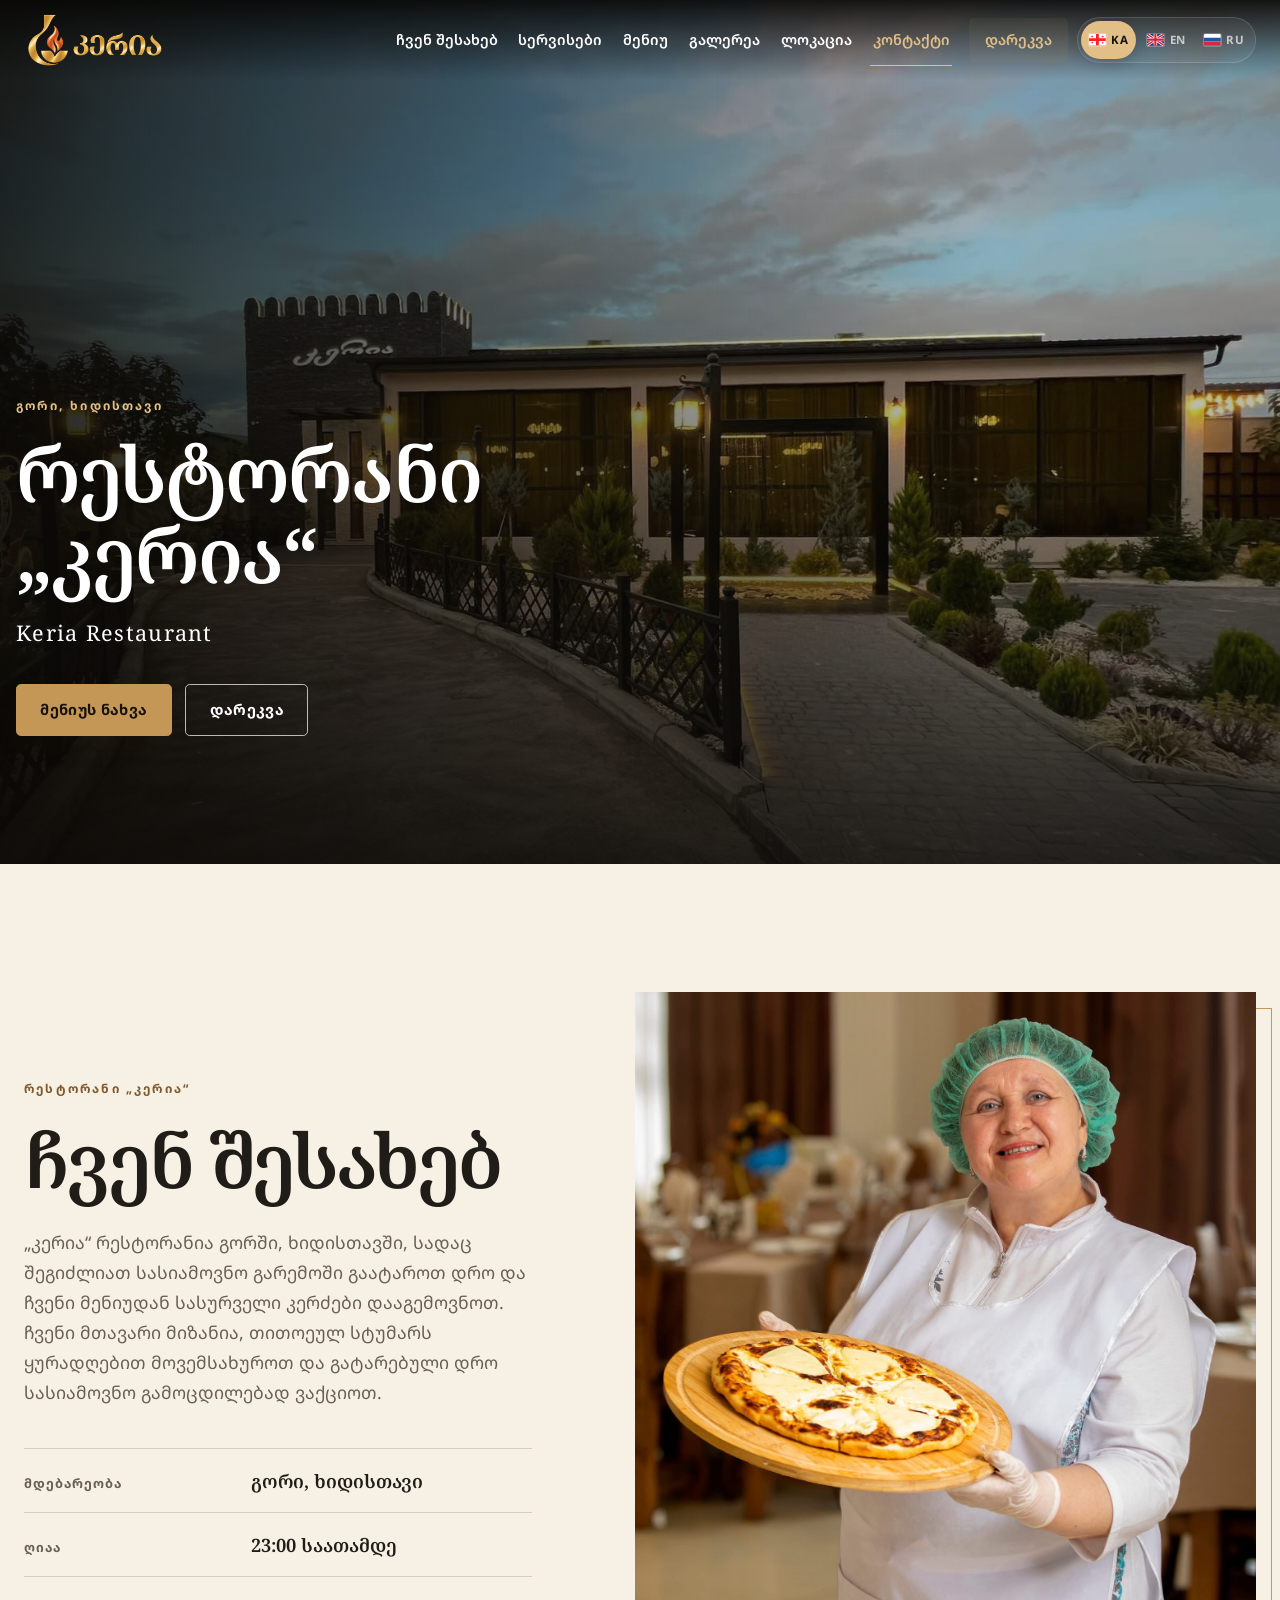
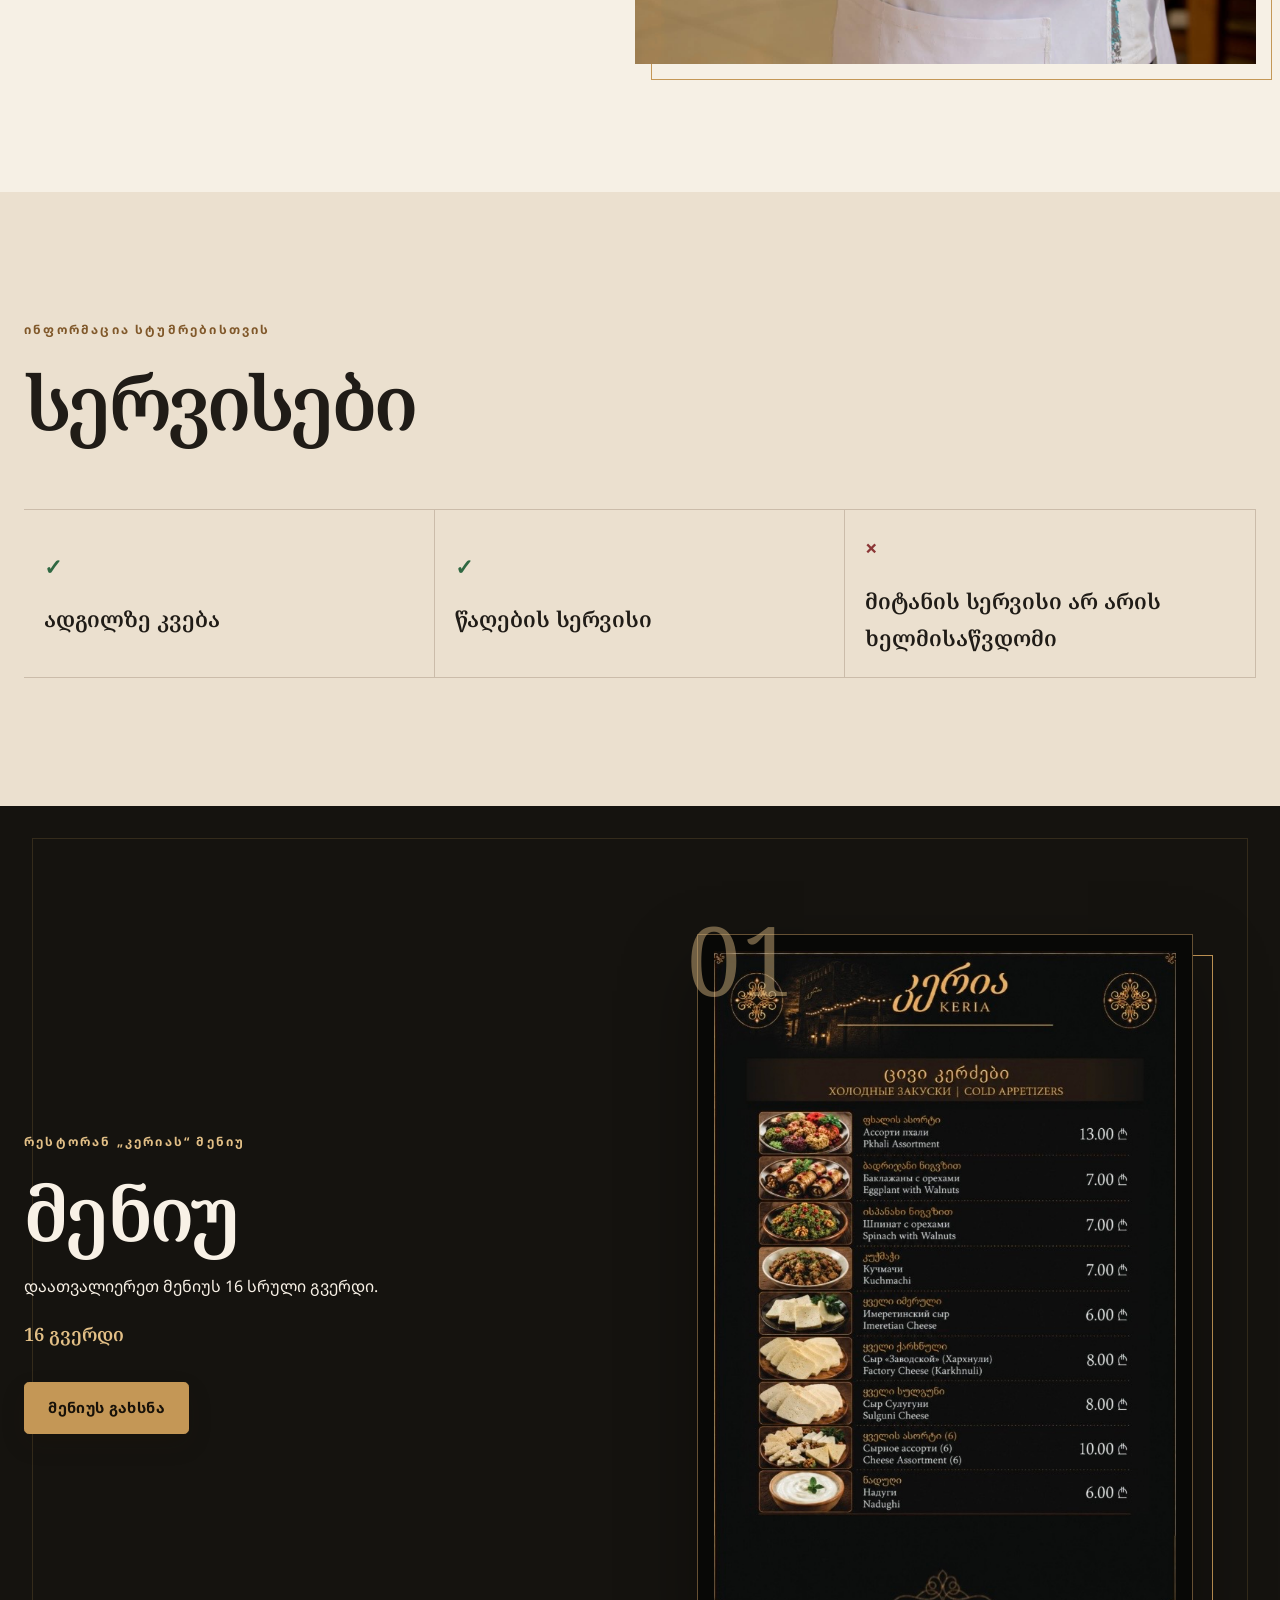
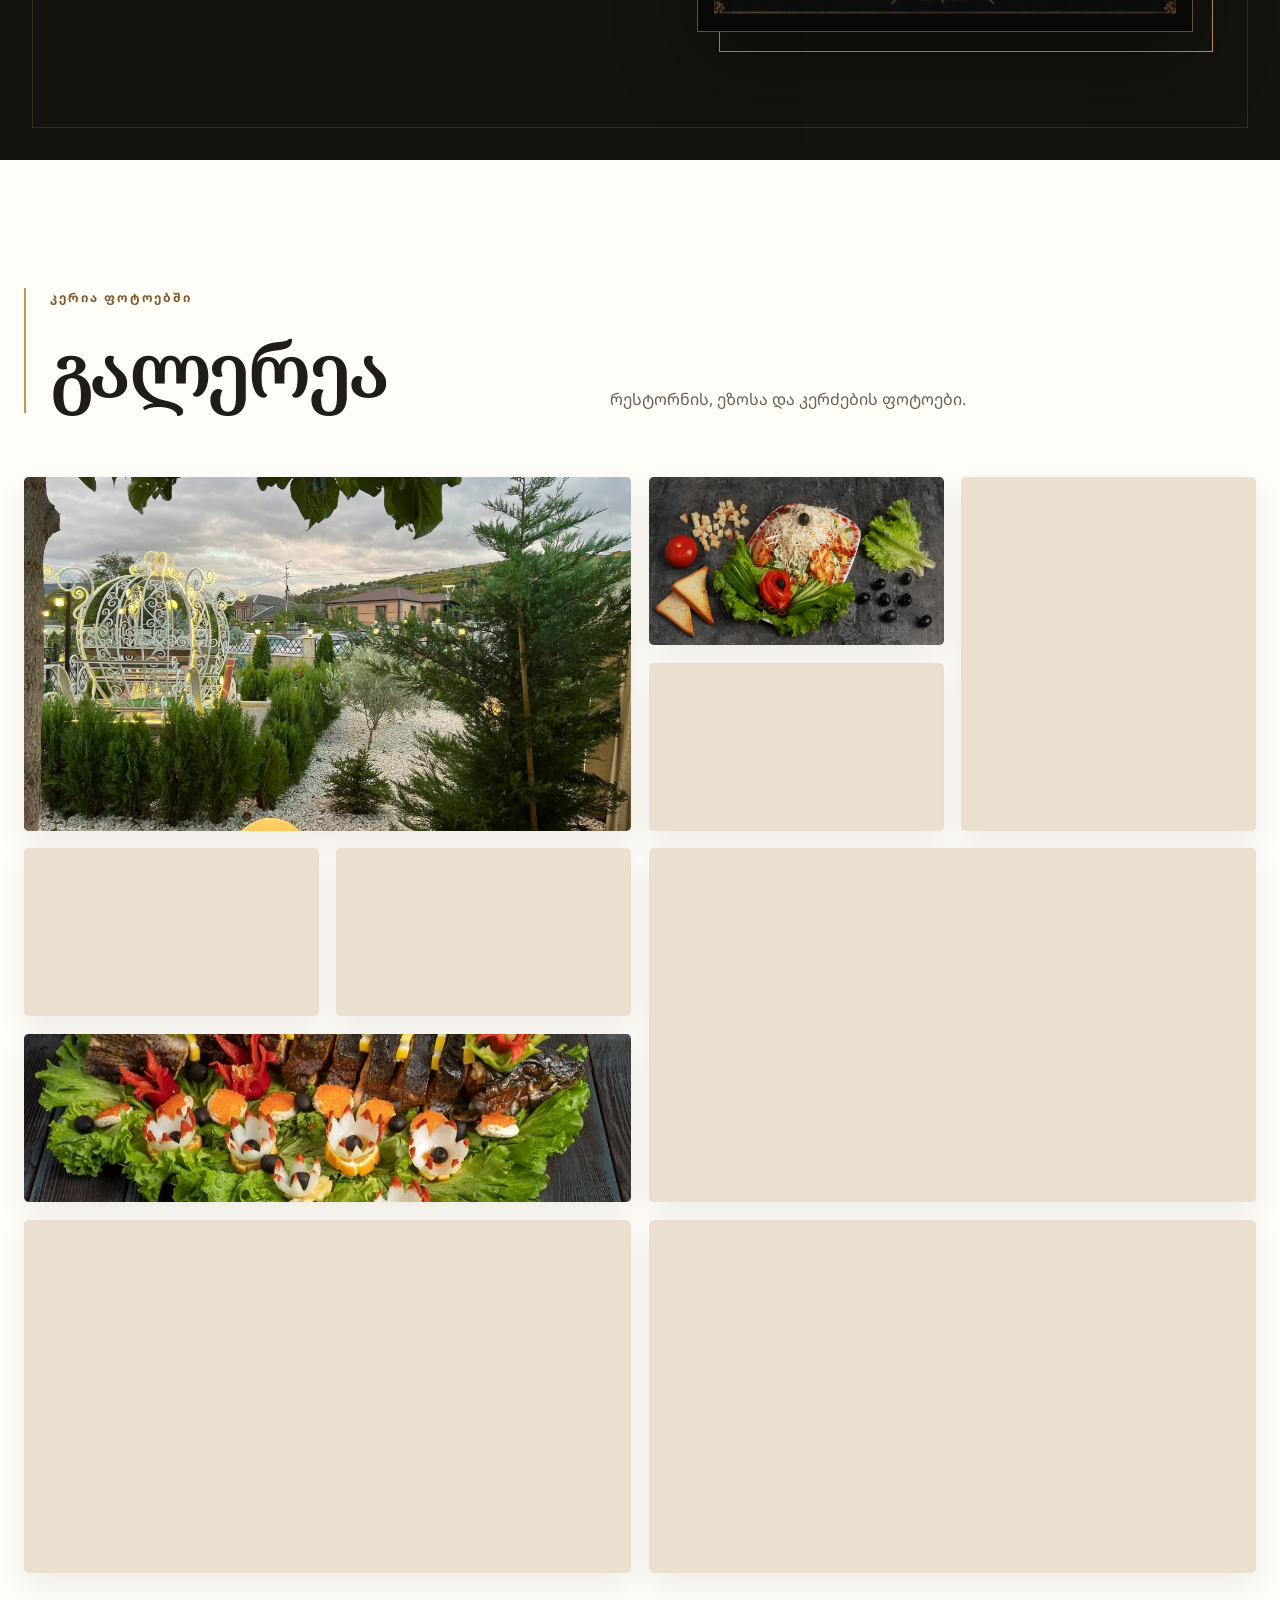
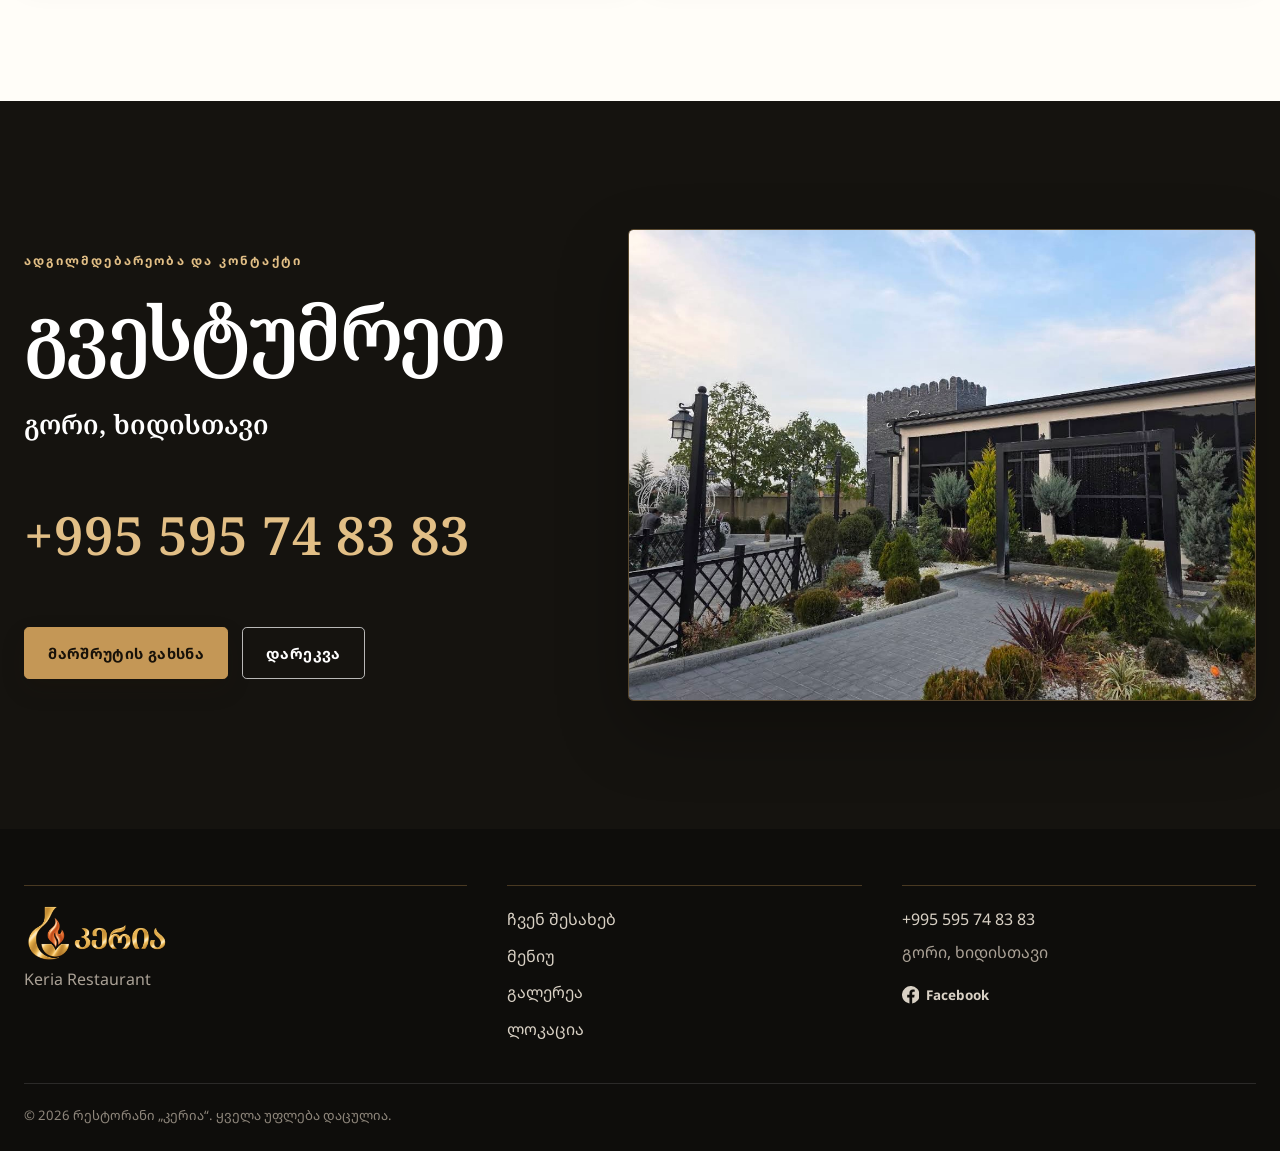
==== commit bbea76b4: "Prepare site for production deployment" ====
--- a/index.html
+++ b/index.html
@@ -3,8 +3,8 @@
 <head>
   <meta charset="utf-8">
   <meta name="viewport" content="width=device-width, initial-scale=1">
-  <title>რესტორანი „კერია“ — გორი, ხიდისთავი | Keria Restaurant</title>
-  <meta name="description" content="რესტორანი „კერია“ გორში, ხიდისთავში — მენიუ, ფოტოები, მდებარეობა და საკონტაქტო ინფორმაცია.">
+  <title>რესტორანი „კერია“ გორში | ხიდისთავი</title>
+  <meta name="description" content="რესტორანი „კერია“ გორში, ხიდისთავში — დაათვალიერეთ სრული მენიუ და ფოტოები, გაეცანით სერვისებს, დაგვიკავშირდით ან გახსენით მარშრუტი.">
   <meta name="robots" content="index, follow">
   <meta name="theme-color" content="#15130f">
   <link rel="canonical" href="https://keriagori.ge/">
@@ -22,9 +22,11 @@
   <link href="https://fonts.googleapis.com/css2?family=Noto+Sans+Georgian:wght@400;500;600;700&family=Noto+Serif+Georgian:wght@500;600;700&display=swap" rel="stylesheet">
   <meta property="og:type" content="website">
   <meta property="og:locale" content="ka_GE">
+  <meta property="og:locale:alternate" content="en_GB">
+  <meta property="og:locale:alternate" content="ru_RU">
   <meta property="og:site_name" content="რესტორანი კერია">
-  <meta property="og:title" content="რესტორანი „კერია“ — გორი, ხიდისთავი">
-  <meta property="og:description" content="მენიუ, ფოტოები და საკონტაქტო ინფორმაცია.">
+  <meta property="og:title" content="რესტორანი „კერია“ გორში | ხიდისთავი">
+  <meta property="og:description" content="სრული მენიუ, ფოტოები, სერვისები, საკონტაქტო ინფორმაცია და მარშრუტი რესტორან „კერიამდე“.">
   <meta property="og:url" content="https://keriagori.ge/">
   <meta property="og:image" content="https://keriagori.ge/images/social/og-image.png">
   <meta property="og:image:secure_url" content="https://keriagori.ge/images/social/og-image.png">
@@ -33,8 +35,8 @@
   <meta property="og:image:height" content="909">
   <meta property="og:image:alt" content="რესტორან „კერიას“ ლოგო და შენობა საღამოს">
   <meta name="twitter:card" content="summary_large_image">
-  <meta name="twitter:title" content="რესტორანი „კერია“ — გორი, ხიდისთავი">
-  <meta name="twitter:description" content="მენიუ, ფოტოები და საკონტაქტო ინფორმაცია.">
+  <meta name="twitter:title" content="რესტორანი „კერია“ გორში | ხიდისთავი">
+  <meta name="twitter:description" content="სრული მენიუ, ფოტოები, სერვისები, საკონტაქტო ინფორმაცია და მარშრუტი რესტორან „კერიამდე“.">
   <meta name="twitter:image" content="https://keriagori.ge/images/social/og-image.png">
   <meta name="twitter:image:alt" content="რესტორან „კერიას“ ლოგო და შენობა საღამოს">
   <link rel="stylesheet" href="style/style.css">
@@ -42,22 +44,42 @@
   <script type="application/ld+json">
     {
       "@context": "https://schema.org",
-      "@type": "Restaurant",
-      "name": "რესტორანი კერია",
-      "alternateName": "Keria Restaurant",
-      "url": "https://keriagori.ge/",
-      "logo": "https://keriagori.ge/images/logo/keria-logo.png",
-      "image": "https://keriagori.ge/images/keria-images/keria-restaurant-exterior-evening.jpeg",
-      "menu": "https://keriagori.ge/menu.html",
-      "telephone": "+995595748383",
-      "address": {
-        "@type": "PostalAddress",
-        "addressLocality": "Khidistavi",
-        "addressRegion": "Gori",
-        "addressCountry": "GE"
-      },
-      "hasMap": "https://www.google.com/maps/search/?api=1&query=X47G%2BG7%20Khidistavi%2C%20Georgia",
-      "sameAs": ["https://m.facebook.com/100066701161686/"]
+      "@graph": [
+        {
+          "@type": "WebSite",
+          "@id": "https://keriagori.ge/#website",
+          "url": "https://keriagori.ge/",
+          "name": "რესტორანი კერია",
+          "alternateName": ["Keria Restaurant", "Ресторан Керия"],
+          "inLanguage": ["ka", "en", "ru"]
+        },
+        {
+          "@type": "Restaurant",
+          "@id": "https://keriagori.ge/#restaurant",
+          "name": "რესტორანი კერია",
+          "alternateName": ["Keria Restaurant", "Ресторан Керия"],
+          "description": "რესტორანი „კერია“ გორში, ხიდისთავში — მენიუ, ფოტოები, სერვისები და საკონტაქტო ინფორმაცია.",
+          "url": "https://keriagori.ge/",
+          "mainEntityOfPage": "https://keriagori.ge/",
+          "logo": "https://keriagori.ge/images/logo/keria-logo.png",
+          "image": [
+            "https://keriagori.ge/images/keria-images/keria-restaurant-exterior-evening.jpeg",
+            "https://keriagori.ge/images/keria-images/keria-restaurant-exterior-garden.jpeg",
+            "https://keriagori.ge/images/keria-images/keria-dining-hall-heart-decor.jpeg"
+          ],
+          "menu": "https://keriagori.ge/menu.html",
+          "servesCuisine": "ქართული სამზარეულო",
+          "telephone": "+995595748383",
+          "address": {
+            "@type": "PostalAddress",
+            "addressLocality": "Khidistavi",
+            "addressRegion": "Gori",
+            "addressCountry": "GE"
+          },
+          "hasMap": "https://www.google.com/maps/search/?api=1&query=X47G%2BG7%20Khidistavi%2C%20Georgia",
+          "sameAs": ["https://m.facebook.com/100066701161686/"]
+        }
+      ]
     }
   </script>
   <script src="js/script.js" defer></script>
@@ -145,7 +167,7 @@
           <p class="label label-dark">რესტორანი „კერია“</p>
           <h2 id="about-title">ჩვენ შესახებ</h2>
           <p class="about-description">
-            „კერია“ რესტორანია, სადაც შეგიძლიათ სასიამოვნო გარემოში გაატაროთ დრო და ჩვენი მენიუდან სასურველი კერძები დააგემოვნოთ. ჩვენი მთავარი მიზანია, თითოეულ სტუმარს ყურადღებით მოვემსახუროთ და გატარებული დრო სასიამოვნო გამოცდილებად ვაქციოთ.
+            „კერია“ რესტორანია გორში, ხიდისთავში, სადაც შეგიძლიათ სასიამოვნო გარემოში გაატაროთ დრო და ჩვენი მენიუდან სასურველი კერძები დააგემოვნოთ. ჩვენი მთავარი მიზანია, თითოეულ სტუმარს ყურადღებით მოვემსახუროთ და გატარებული დრო სასიამოვნო გამოცდილებად ვაქციოთ.
           </p>
           <dl class="facts">
             <div><dt>მდებარეობა</dt><dd>გორი, ხიდისთავი</dd></div>
@@ -204,8 +226,8 @@
           <figure class="gallery-detail-d"><img src="images/keria-images/keria-red-caviar-platter.jpeg" width="2048" height="1365" loading="lazy" decoding="async" alt="წითელი ხიზილალის კერძი რესტორან „კერიაში“"></figure>
           <figure class="gallery-exterior"><img src="images/keria-images/keria-restaurant-exterior-sunset.jpeg" width="1170" height="861" loading="lazy" decoding="async" alt="რესტორან „კერიას“ შენობა"></figure>
           <figure class="gallery-detail-e"><img src="images/keria-images/keria-grilled-fish-platter-01.jpeg" width="960" height="649" loading="lazy" decoding="async" alt="შემწვარი თევზის კერძი რესტორან „კერიაში“"></figure>
-          <figure class="gallery-interior"><img src="images/keria-images/keria-dining-hall-heart-decor.jpeg" width="5712" height="4284" loading="lazy" decoding="async" alt="გულებით გაფორმებული დარბაზი და გაწყობილი სუფრები რესტორან „კერიაში“"></figure>
-          <figure class="gallery-table"><img src="images/keria-images/keria-dining-hall-floral-table-setting.jpeg" width="5712" height="4284" loading="lazy" decoding="async" alt="ყვავილებით გაფორმებული საბანკეტო სუფრა რესტორან „კერიაში“"></figure>
+          <figure class="gallery-interior"><picture><source srcset="images/keria-images/keria-dining-hall-heart-decor-optimized.webp" type="image/webp"><img src="images/keria-images/keria-dining-hall-heart-decor.jpeg" width="5712" height="4284" loading="lazy" decoding="async" alt="გულებით გაფორმებული დარბაზი და გაწყობილი სუფრები რესტორან „კერიაში“"></picture></figure>
+          <figure class="gallery-table"><picture><source srcset="images/keria-images/keria-dining-hall-floral-table-setting-optimized.webp" type="image/webp"><img src="images/keria-images/keria-dining-hall-floral-table-setting.jpeg" width="5712" height="4284" loading="lazy" decoding="async" alt="ყვავილებით გაფორმებული საბანკეტო სუფრა რესტორან „კერიაში“"></picture></figure>
         </div>
       </div>
     </section>
@@ -224,7 +246,6 @@
             <a class="button light" href="tel:+995595748383">დარეკვა</a>
           </div>
         </div>
-        <!-- TODO: ზუსტი Google Maps embed/share URL-ის მიღების შემდეგ ფოტო ჩაანაცვლეთ გადამოწმებული რუკით. -->
         <figure class="visit-visual">
           <img src="images/keria-images/keria-restaurant-exterior-garden.jpeg" width="1170" height="864" loading="lazy" decoding="async" alt="რესტორან „კერიას“ ეზო და შენობა">
         </figure>
@@ -259,7 +280,7 @@
         </button>
       </header>
       <div class="dialog-stage">
-        <div class="active-page"><img width="628" height="903" alt="რესტორან „კერიას“ მენიუ — ცივი კერძები, გვერდი 1" data-menu-image></div>
+        <div class="active-page"><img src="images/menu/menu-01-civi-kerdzebi.jpeg" width="628" height="903" alt="რესტორან „კერიას“ მენიუ — ცივი კერძები, გვერდი 1" data-menu-image></div>
       </div>
       <footer class="dialog-footer">
         <div class="dialog-navigation">
@@ -273,7 +294,7 @@
             <span aria-hidden="true">→</span>
           </button>
         </div>
-        <div class="page-controls" aria-label="მენიუს გვერდები">
+        <div class="page-controls" role="group" aria-label="მენიუს გვერდები">
               <button type="button" data-page="0" aria-label="მენიუს გვერდი 1">1</button>
               <button type="button" data-page="1" aria-label="მენიუს გვერდი 2">2</button>
               <button type="button" data-page="2" aria-label="მენიუს გვერდი 3">3</button>
--- a/style/style.css
+++ b/style/style.css
@@ -1066,6 +1066,12 @@
     filter var(--duration-normal) var(--ease-standard);
 }
 
+.gallery-grid picture {
+  width: 100%;
+  height: 100%;
+  display: block;
+}
+
 .visit {
   background: var(--dark);
   color: #fff;
@@ -1429,6 +1435,10 @@
     width: min(calc(100% - 1.25rem), var(--max-width));
   }
 
+  .framed-image::after {
+    inset: 0.65rem 0 -0.65rem 0.65rem;
+  }
+
   .actions .button {
     width: 100%;
   }
@@ -1440,7 +1450,6 @@
   .menu-preview {
     width: min(82vw, 17.5rem);
   }
-
 }
 
 @media (min-width: 36rem) {
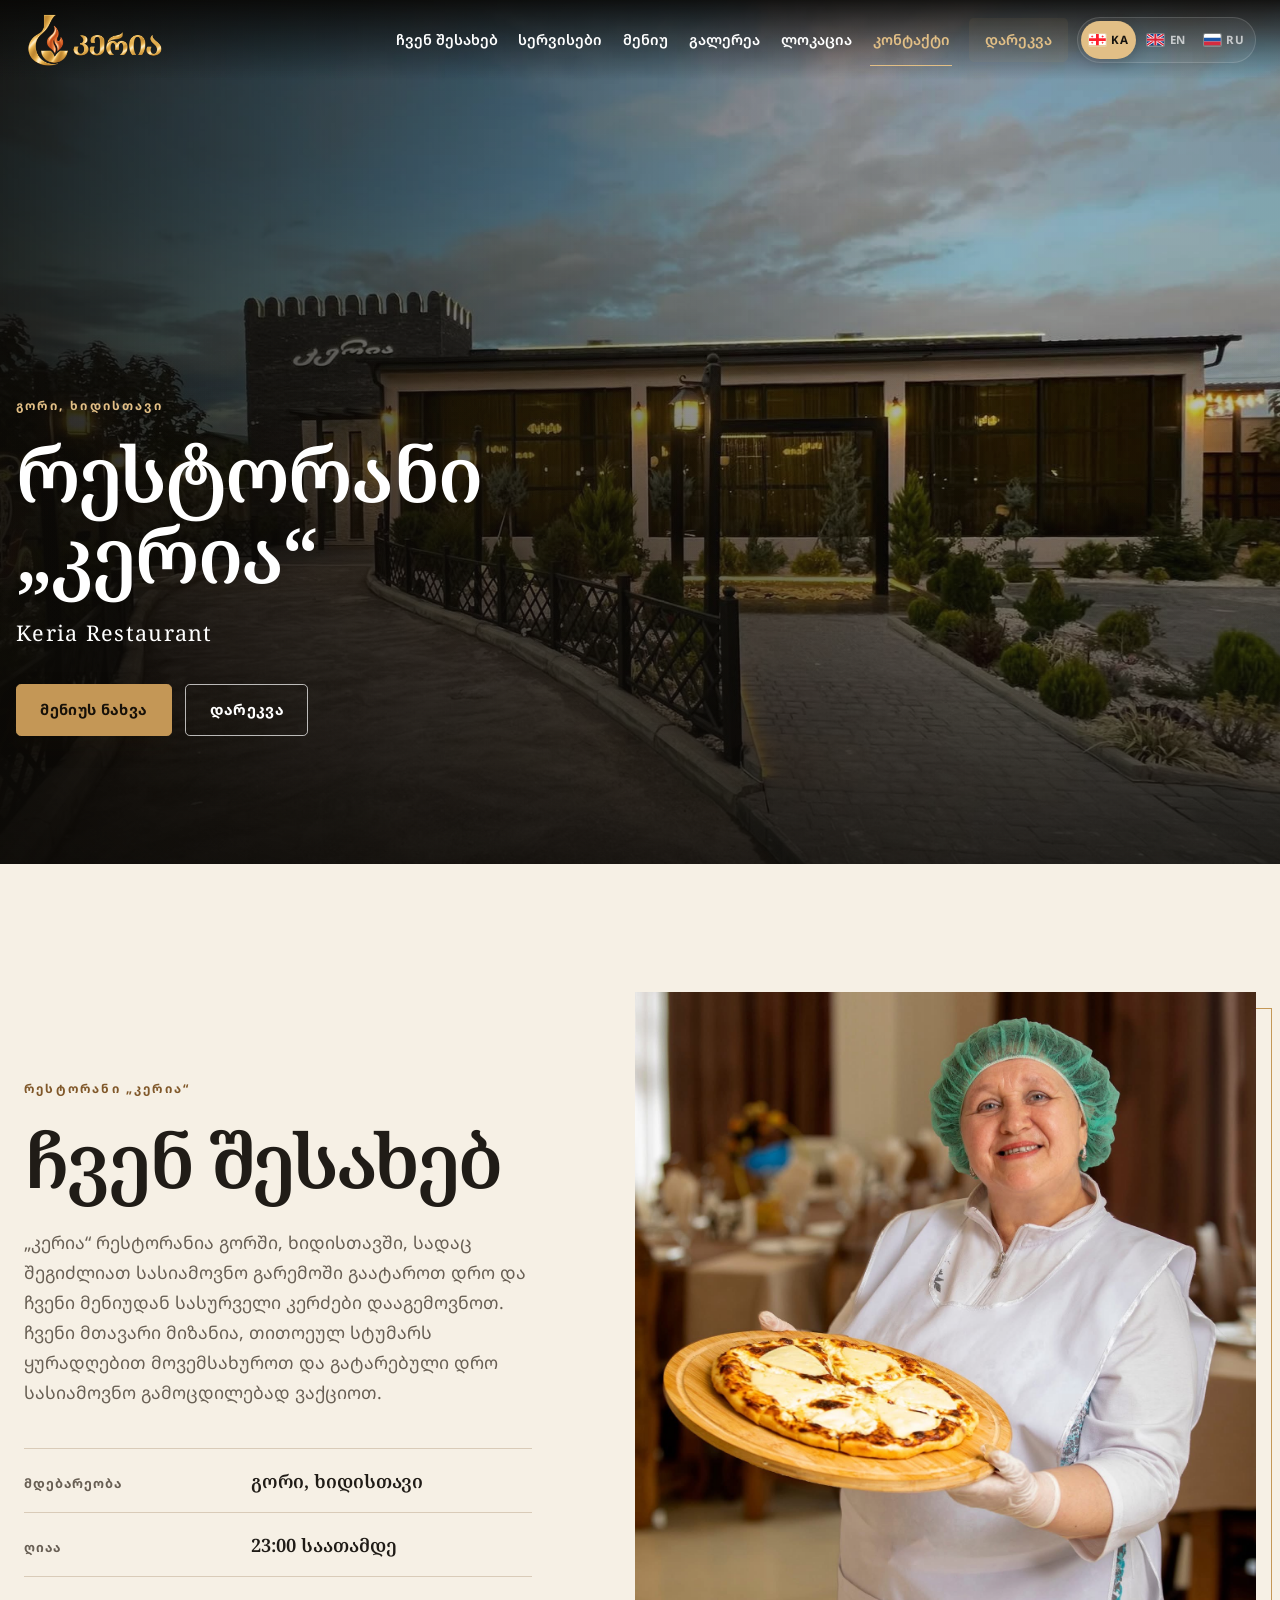
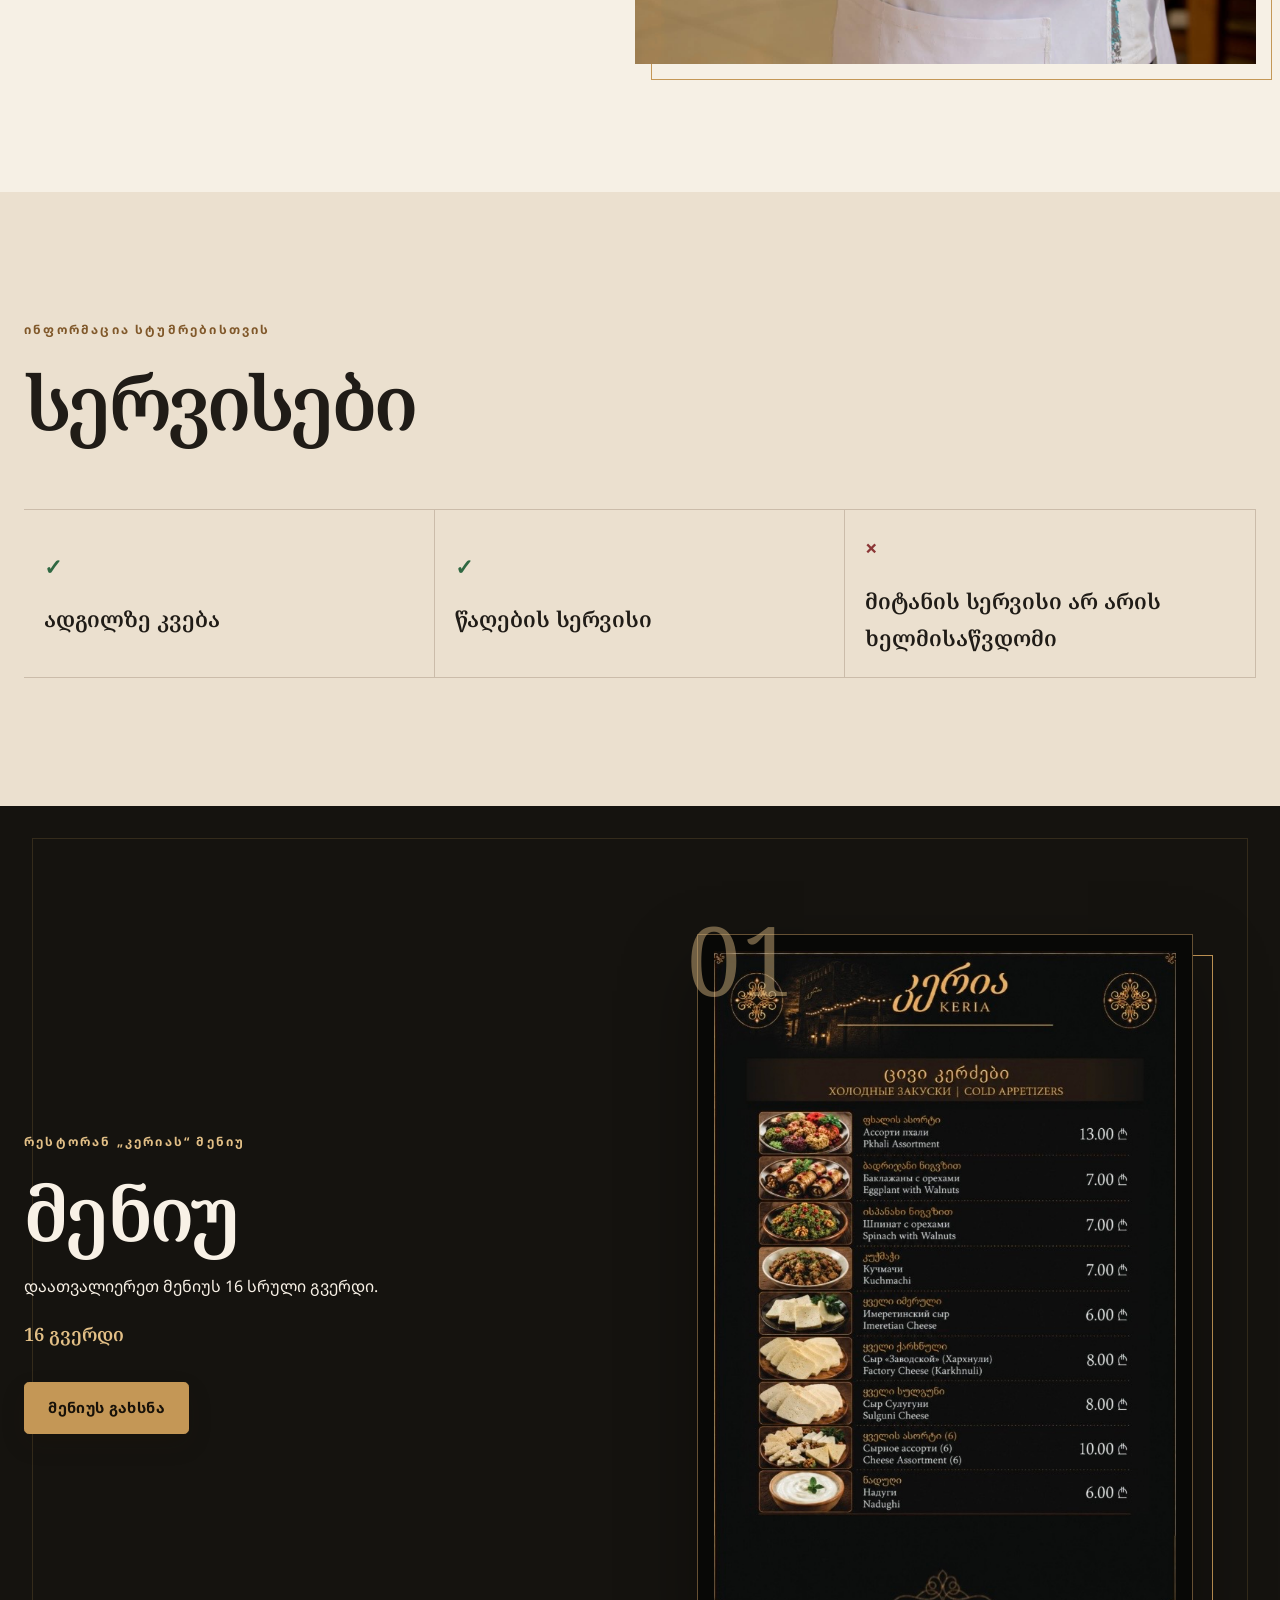
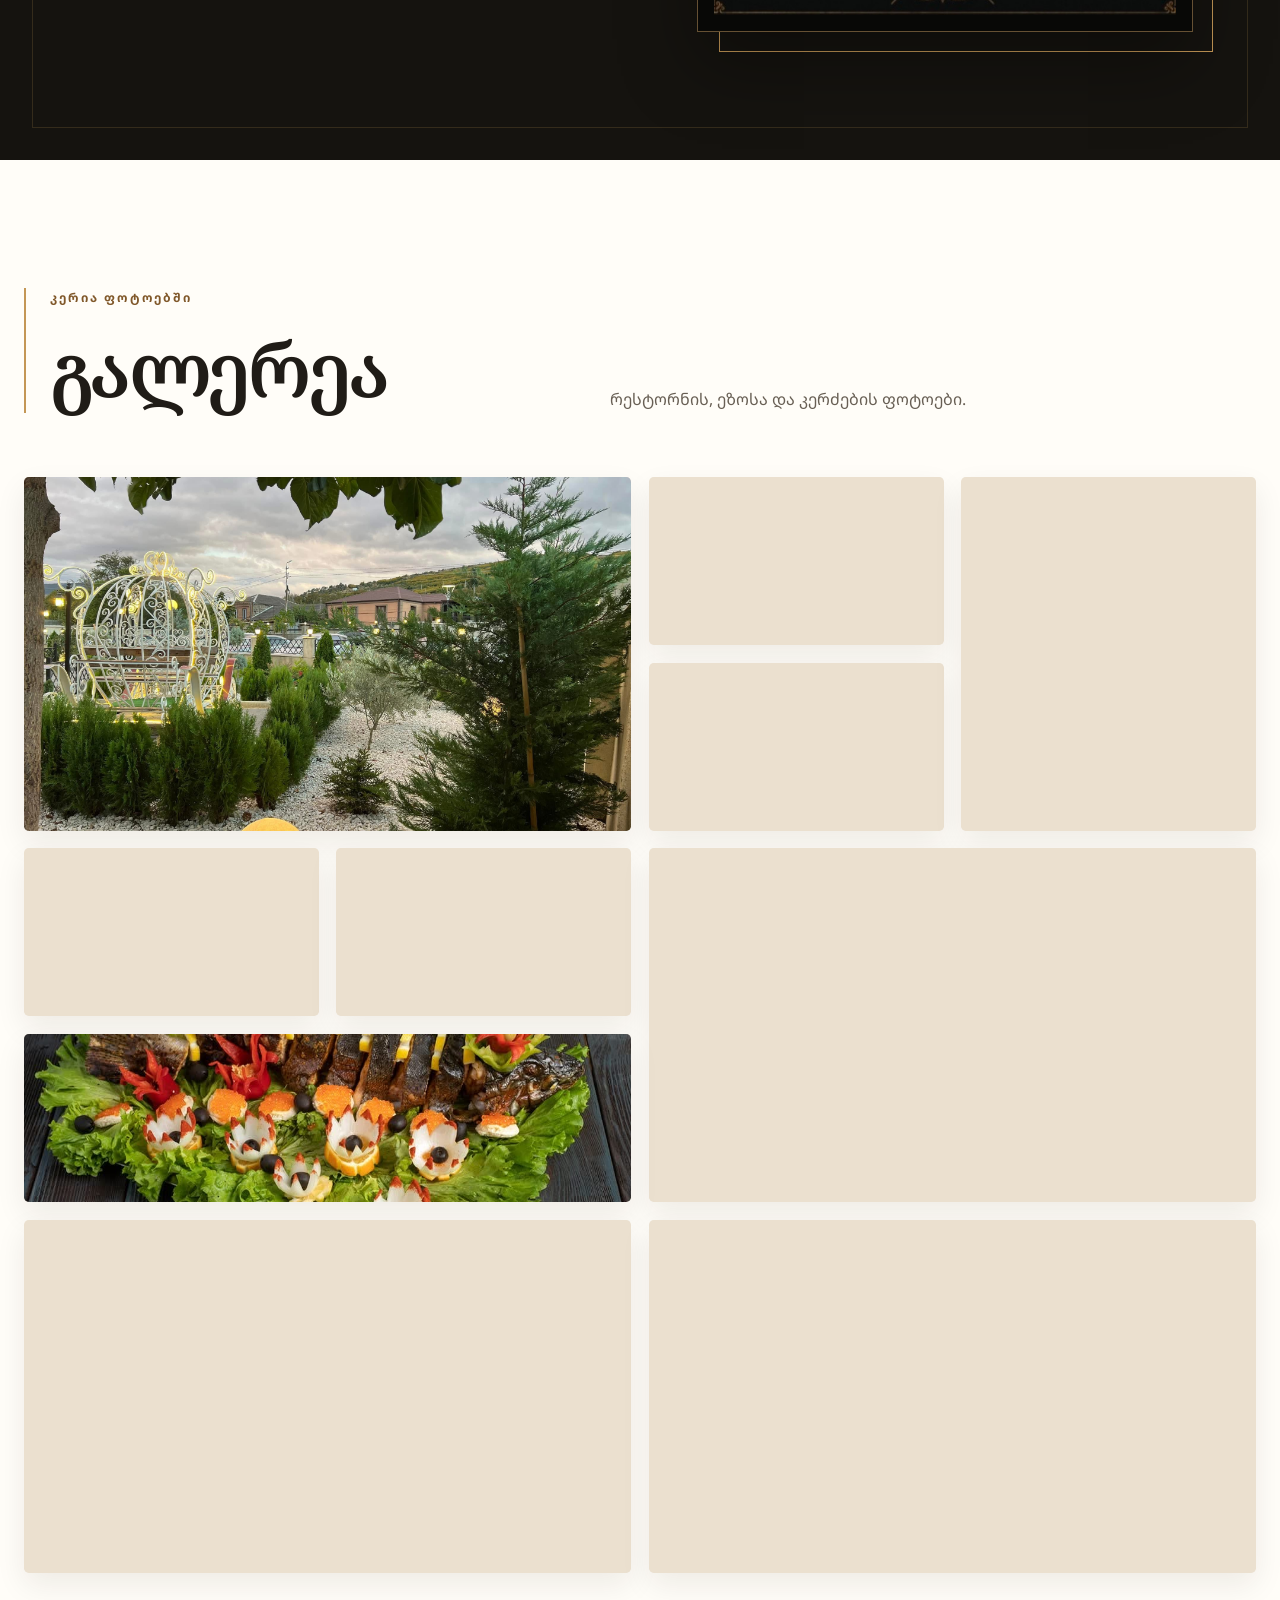
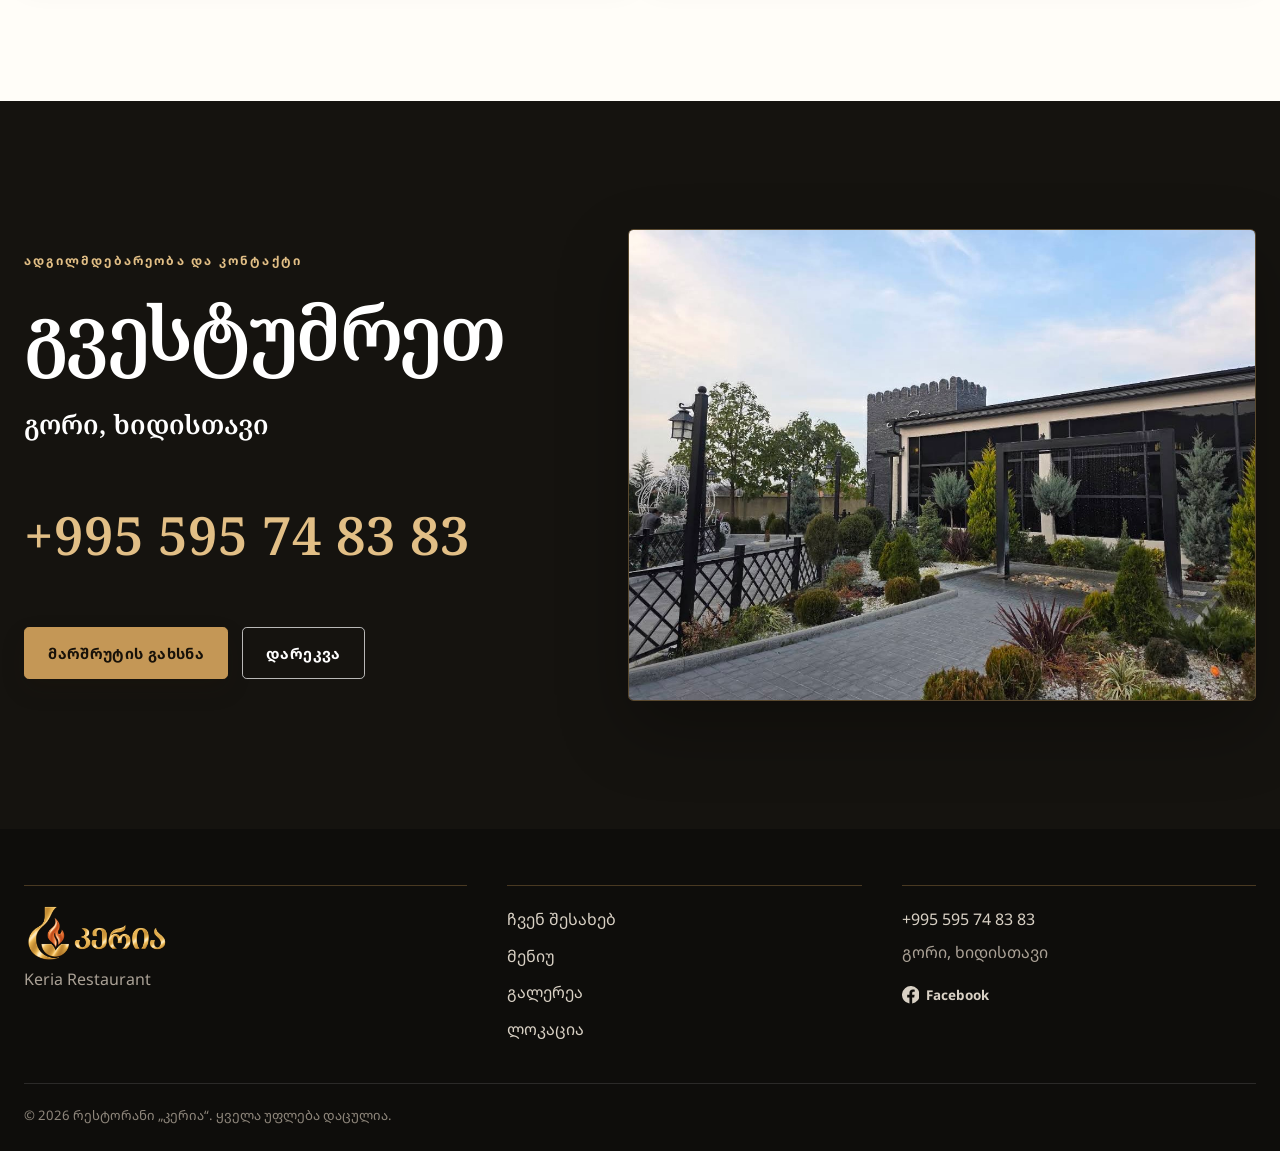
==== commit b80f826a: "Secure Cloudflare asset deployment" ====
--- a/index.html
+++ b/index.html
@@ -67,7 +67,7 @@
             "https://keriagori.ge/images/keria-images/keria-restaurant-exterior-garden.jpeg",
             "https://keriagori.ge/images/keria-images/keria-dining-hall-heart-decor.jpeg"
           ],
-          "menu": "https://keriagori.ge/menu.html",
+          "menu": "https://keriagori.ge/menu",
           "servesCuisine": "ქართული სამზარეულო",
           "telephone": "+995595748383",
           "address": {
@@ -202,7 +202,7 @@
           <div class="actions">
             <button class="button primary" type="button" data-menu-open>მენიუს გახსნა</button>
           </div>
-          <noscript><p><a class="text-link" href="menu.html">ყველა მენიუს გვერდის ნახვა</a></p></noscript>
+          <noscript><p><a class="text-link" href="menu">ყველა მენიუს გვერდის ნახვა</a></p></noscript>
         </div>
         <figure class="menu-preview">
           <span aria-hidden="true">01</span>
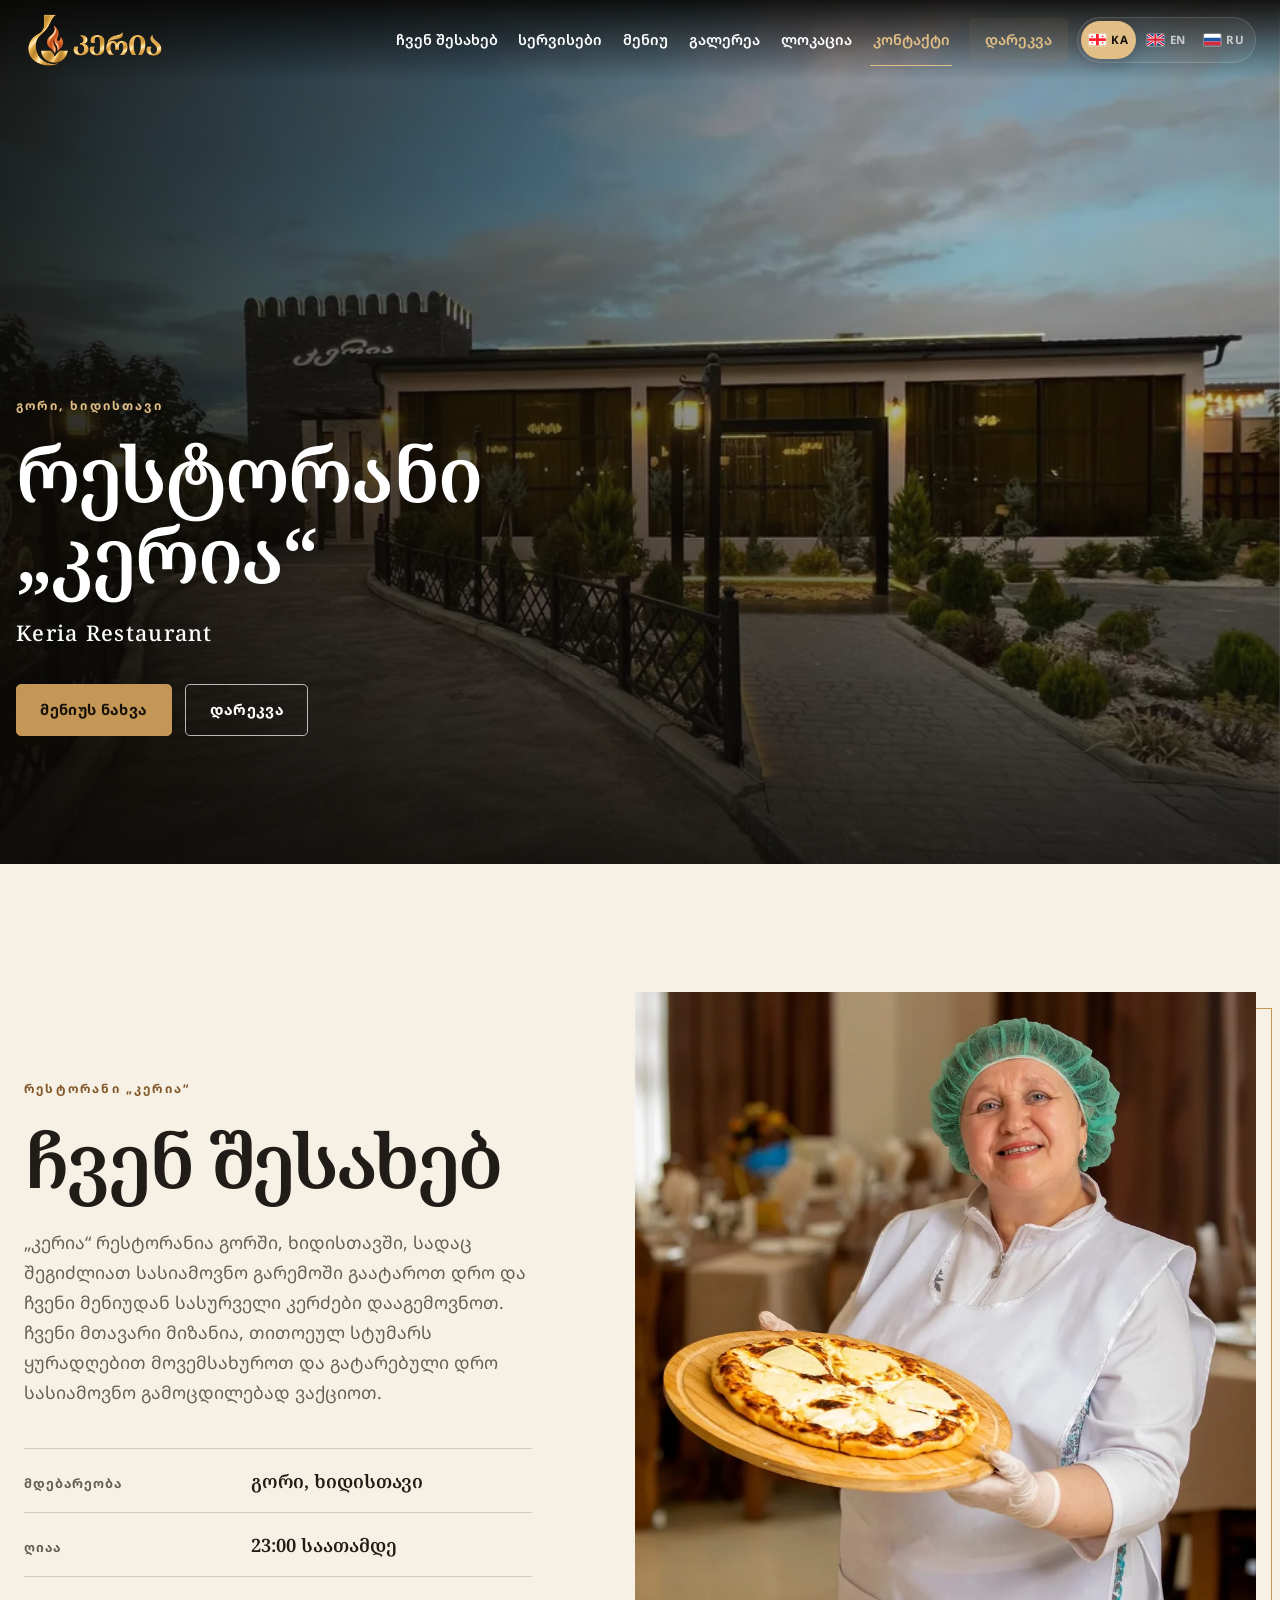
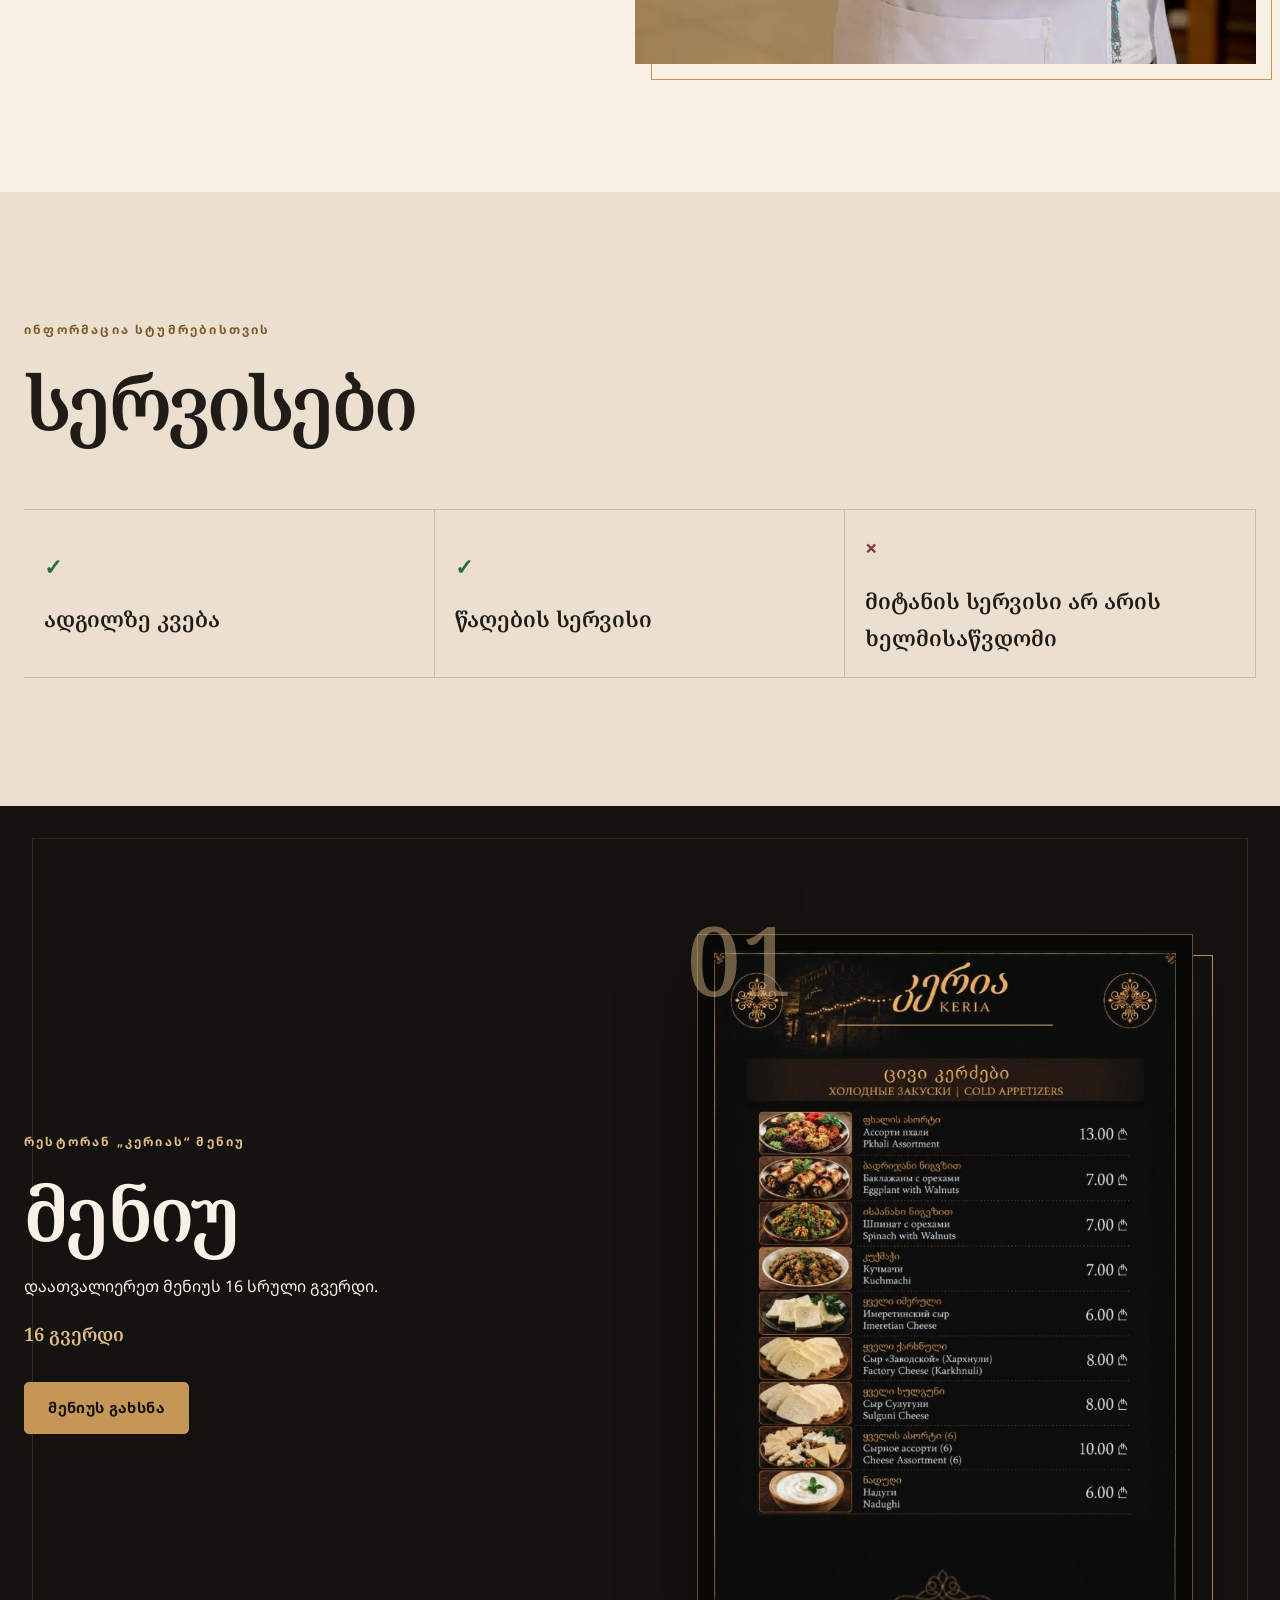
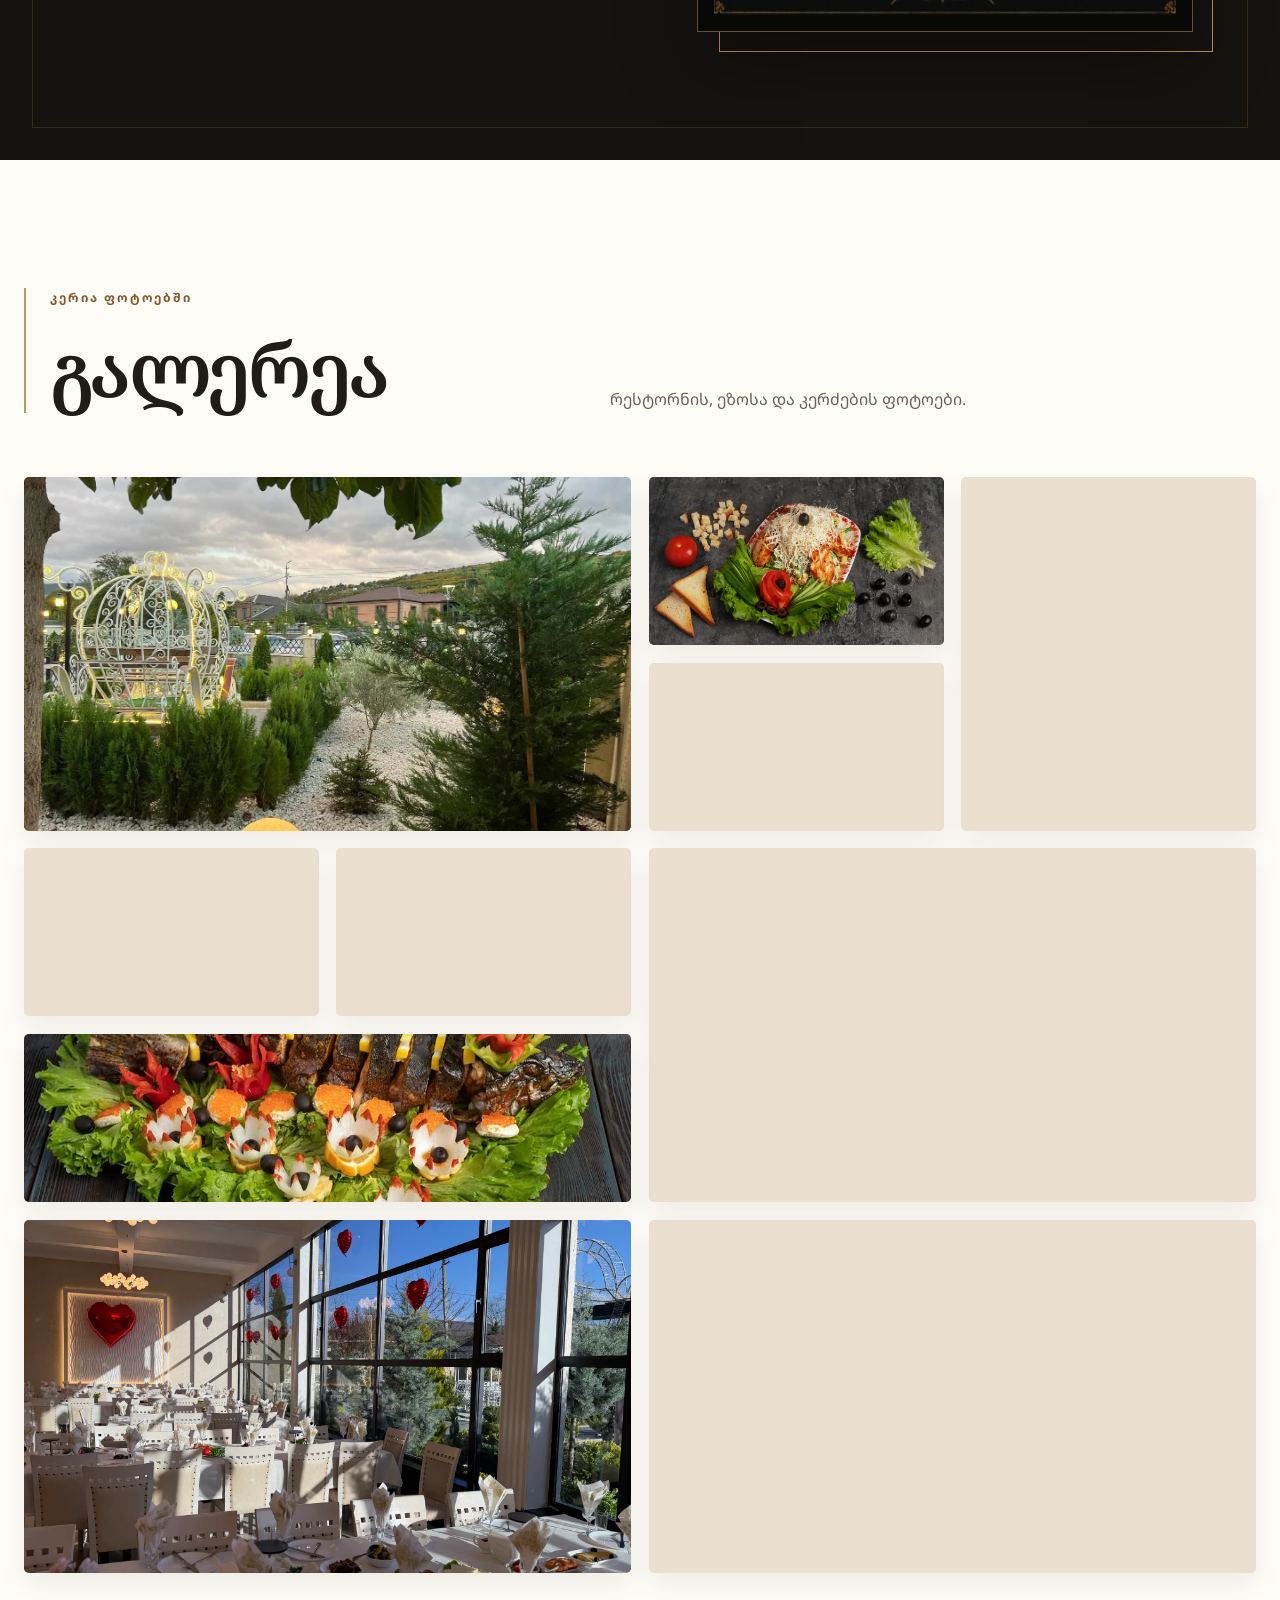
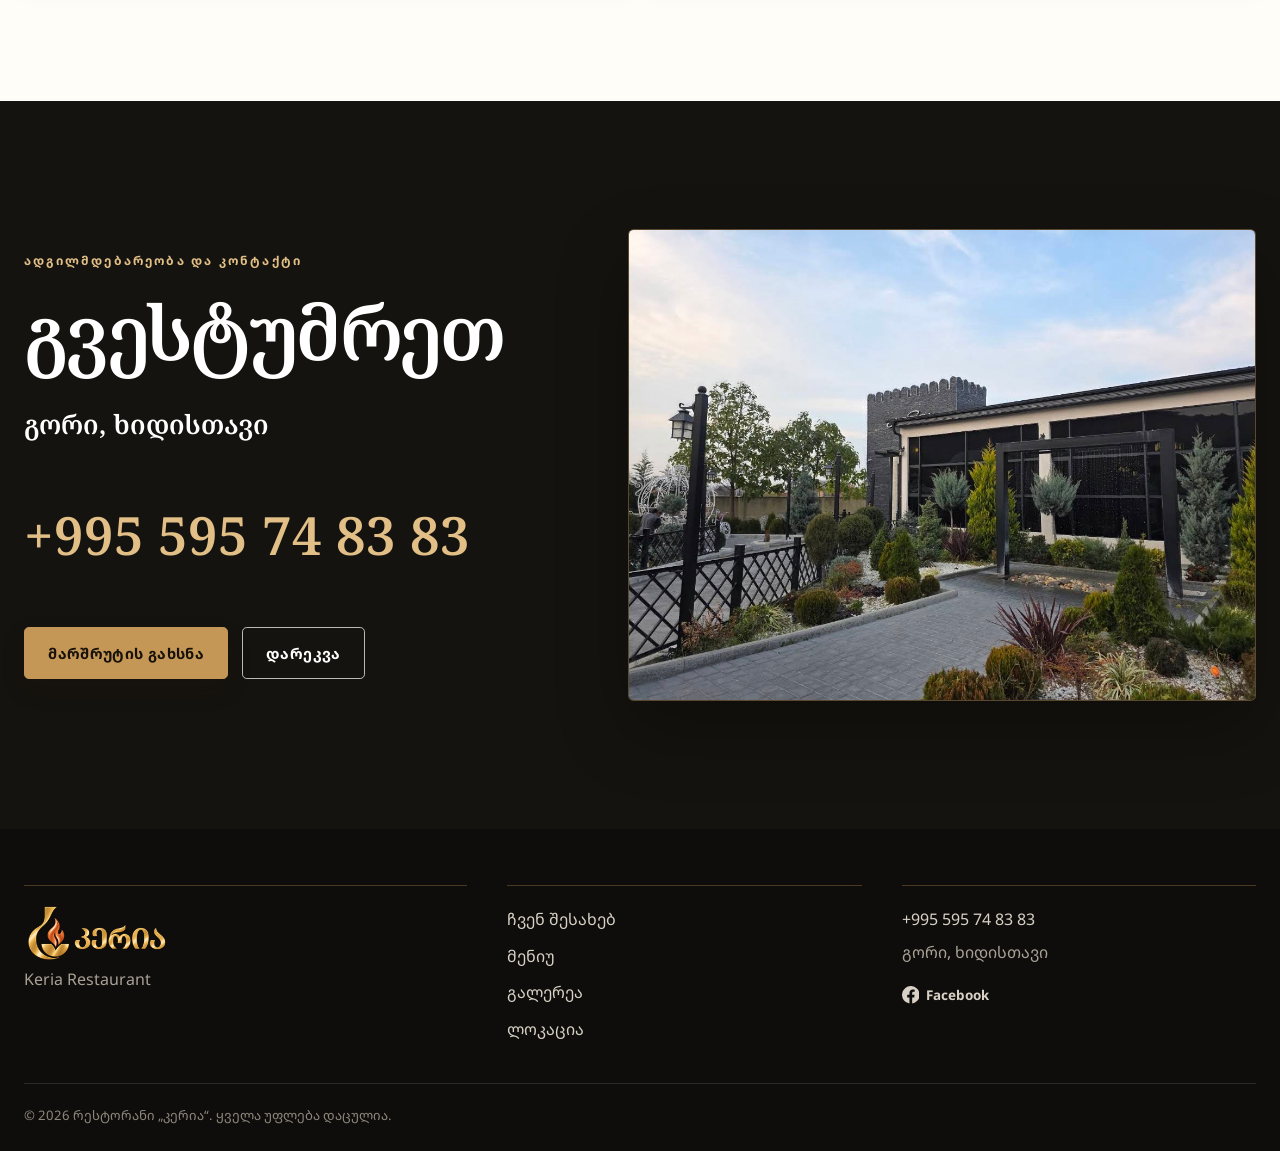
==== commit a52d1ce0: "Optimize mobile performance and self-host fonts" ====
--- a/index.html
+++ b/index.html
@@ -17,9 +17,6 @@
   <link rel="icon" type="image/png" sizes="48x48" href="images/logo/favicon-48x48.png">
   <link rel="apple-touch-icon" sizes="180x180" href="images/logo/apple-touch-icon.png">
   <link rel="manifest" href="site.webmanifest">
-  <link rel="preconnect" href="https://fonts.googleapis.com">
-  <link rel="preconnect" href="https://fonts.gstatic.com" crossorigin>
-  <link href="https://fonts.googleapis.com/css2?family=Noto+Sans+Georgian:wght@400;500;600;700&family=Noto+Serif+Georgian:wght@500;600;700&display=swap" rel="stylesheet">
   <meta property="og:type" content="website">
   <meta property="og:locale" content="ka_GE">
   <meta property="og:locale:alternate" content="en_GB">
@@ -28,19 +25,19 @@
   <meta property="og:title" content="რესტორანი „კერია“ გორში | ხიდისთავი">
   <meta property="og:description" content="სრული მენიუ, ფოტოები, სერვისები, საკონტაქტო ინფორმაცია და მარშრუტი რესტორან „კერიამდე“.">
   <meta property="og:url" content="https://keriagori.ge/">
-  <meta property="og:image" content="https://keriagori.ge/images/social/og-image.png">
-  <meta property="og:image:secure_url" content="https://keriagori.ge/images/social/og-image.png">
-  <meta property="og:image:type" content="image/png">
-  <meta property="og:image:width" content="1731">
-  <meta property="og:image:height" content="909">
+  <meta property="og:image" content="https://keriagori.ge/images/social/og-image-1200x630.jpg">
+  <meta property="og:image:secure_url" content="https://keriagori.ge/images/social/og-image-1200x630.jpg">
+  <meta property="og:image:type" content="image/jpeg">
+  <meta property="og:image:width" content="1200">
+  <meta property="og:image:height" content="630">
   <meta property="og:image:alt" content="რესტორან „კერიას“ ლოგო და შენობა საღამოს">
   <meta name="twitter:card" content="summary_large_image">
   <meta name="twitter:title" content="რესტორანი „კერია“ გორში | ხიდისთავი">
   <meta name="twitter:description" content="სრული მენიუ, ფოტოები, სერვისები, საკონტაქტო ინფორმაცია და მარშრუტი რესტორან „კერიამდე“.">
-  <meta name="twitter:image" content="https://keriagori.ge/images/social/og-image.png">
+  <meta name="twitter:image" content="https://keriagori.ge/images/social/og-image-1200x630.jpg">
   <meta name="twitter:image:alt" content="რესტორან „კერიას“ ლოგო და შენობა საღამოს">
   <link rel="stylesheet" href="style/style.css">
-  <script src="js/boot.js"></script>
+  <script>document.documentElement.classList.add('js')</script>
   <script type="application/ld+json">
     {
       "@context": "https://schema.org",
@@ -90,7 +87,7 @@
   <header class="site-header" data-header>
     <div class="container header-inner">
       <a class="brand" href="#top" aria-label="კერია — მთავარი">
-        <img src="images/logo/keria-logo.png" width="2048" height="768" alt="კერია">
+        <picture><source srcset="images/logo/keria-logo-256.webp 256w, images/logo/keria-logo-512.webp 512w" sizes="(min-width: 62rem) 8.75rem, 7.75rem" type="image/webp"><img src="images/logo/keria-logo.png" width="2048" height="768" alt="კერია"></picture>
       </a>
       <details class="mobile-language">
         <summary aria-label="ენის არჩევა">
@@ -148,7 +145,10 @@
 
   <main id="main">
     <section class="hero" id="top" aria-labelledby="hero-title">
-      <img class="hero-image" src="images/keria-images/keria-restaurant-exterior-evening.jpeg" width="2048" height="1072" alt="რესტორან „კერიას“ შენობა და ეზო საღამოს" fetchpriority="high">
+      <picture class="hero-picture">
+        <source srcset="images/keria-images/keria-restaurant-exterior-evening-640.webp 640w, images/keria-images/keria-restaurant-exterior-evening-768.webp 768w, images/keria-images/keria-restaurant-exterior-evening-1280.webp 1280w, images/keria-images/keria-restaurant-exterior-evening-2048.webp 2048w" sizes="100vw" type="image/webp">
+        <img class="hero-image" src="images/keria-images/keria-restaurant-exterior-evening.jpeg" width="2048" height="1072" alt="რესტორან „კერიას“ შენობა და ეზო საღამოს" fetchpriority="high">
+      </picture>
       <div class="hero-overlay" aria-hidden="true"></div>
       <div class="container hero-content" data-reveal>
         <p class="label">გორი, ხიდისთავი</p>
@@ -175,7 +175,7 @@
           </dl>
         </div>
         <figure class="framed-image portrait">
-          <img src="images/keria-images/keria-chef-with-khachapuri.jpeg" width="1511" height="2048" loading="lazy" decoding="async" alt="რესტორან „კერიას“ მზარეული კერძით">
+          <picture><source srcset="images/keria-images/keria-chef-with-khachapuri-480.webp 480w, images/keria-images/keria-chef-with-khachapuri-960.webp 960w" sizes="(min-width: 48rem) 45vw, calc(100vw - 2rem)" type="image/webp"><img src="images/keria-images/keria-chef-with-khachapuri.jpeg" width="1511" height="2048" loading="lazy" decoding="async" alt="რესტორან „კერიას“ მზარეული კერძით"></picture>
         </figure>
       </div>
     </section>
@@ -218,7 +218,7 @@
           <p>რესტორნის, ეზოსა და კერძების ფოტოები.</p>
         </div>
         <div class="gallery-grid">
-          <figure class="gallery-feature"><img src="images/keria-images/keria-garden-gazebo.jpeg" width="2048" height="1536" loading="lazy" decoding="async" alt="რესტორან „კერიას“ ეზო"></figure>
+          <figure class="gallery-feature"><picture><source srcset="images/keria-images/keria-garden-gazebo-768.webp 768w, images/keria-images/keria-garden-gazebo-1366.webp 1366w" sizes="(min-width: 75rem) 72rem, calc(100vw - 2rem)" type="image/webp"><img src="images/keria-images/keria-garden-gazebo.jpeg" width="2048" height="1536" loading="lazy" decoding="async" alt="რესტორან „კერიას“ ეზო"></picture></figure>
           <figure class="gallery-detail-a"><img src="images/keria-images/keria-chicken-salad-01.jpeg" width="1920" height="1280" loading="lazy" decoding="async" alt="კერძი რესტორან „კერიაში“"></figure>
           <figure class="gallery-detail-b"><img src="images/keria-images/keria-cheese-khachapuri-slice.jpeg" width="1920" height="1323" loading="lazy" decoding="async" alt="ხაჭაპური რესტორან „კერიაში“"></figure>
           <figure class="gallery-portrait"><img src="images/keria-images/keria-roasted-meat-platter.jpeg" width="1536" height="2048" loading="lazy" decoding="async" alt="კერძი რესტორან „კერიაში“"></figure>
@@ -255,7 +255,7 @@
 
   <footer class="site-footer">
     <div class="container footer-layout">
-      <div><img src="images/logo/keria-logo.png" width="2048" height="768" alt="კერია"><p>Keria Restaurant</p></div>
+      <div><picture><source srcset="images/logo/keria-logo-256.webp 256w, images/logo/keria-logo-512.webp 512w" sizes="9rem" type="image/webp"><img src="images/logo/keria-logo.png" width="2048" height="768" alt="კერია"></picture><p>Keria Restaurant</p></div>
       <nav aria-label="ქვედა ნავიგაცია"><a href="#about">ჩვენ შესახებ</a><a href="#menu">მენიუ</a><a href="#gallery">გალერეა</a><a href="#location">ლოკაცია</a></nav>
       <address>
         <a href="tel:+995595748383">+995 595 74 83 83</a>
--- a/style/style.css
+++ b/style/style.css
@@ -1,3 +1,76 @@
+/* Self-hosted typography */
+@font-face {
+  font-family: "Noto Sans Georgian";
+  font-style: normal;
+  font-weight: 400 700;
+  font-display: swap;
+  src: url("../fonts/noto-sans-georgian-georgian.woff2") format("woff2");
+  unicode-range: U+0589, U+10A0-10FF, U+1C90-1CBA, U+1CBD-1CBF, U+205A, U+2D00-2D2F, U+2E31;
+}
+
+@font-face {
+  font-family: "Noto Sans Georgian";
+  font-style: normal;
+  font-weight: 400 700;
+  font-display: swap;
+  src: url("../fonts/noto-sans-georgian-latin.woff2") format("woff2");
+  unicode-range: U+0000-00FF, U+0131, U+0152-0153, U+02BB-02BC, U+02C6, U+02DA, U+02DC, U+0304, U+0308, U+0329, U+2000-206F, U+20AC, U+2122, U+2191, U+2193, U+2212, U+2215, U+FEFF, U+FFFD;
+}
+
+@font-face {
+  font-family: "Noto Serif Georgian";
+  font-style: normal;
+  font-weight: 500 700;
+  font-display: swap;
+  src: url("../fonts/noto-serif-georgian-georgian.woff2") format("woff2");
+  unicode-range: U+0589, U+10A0-10FF, U+1C90-1CBA, U+1CBD-1CBF, U+205A, U+2D00-2D2F, U+2E31;
+}
+
+@font-face {
+  font-family: "Noto Serif Georgian";
+  font-style: normal;
+  font-weight: 500 700;
+  font-display: swap;
+  src: url("../fonts/noto-serif-georgian-latin.woff2") format("woff2");
+  unicode-range: U+0000-00FF, U+0131, U+0152-0153, U+02BB-02BC, U+02C6, U+02DA, U+02DC, U+0304, U+0308, U+0329, U+2000-206F, U+20AC, U+2122, U+2191, U+2193, U+2212, U+2215, U+FEFF, U+FFFD;
+}
+
+@font-face {
+  font-family: "Noto Sans";
+  font-style: normal;
+  font-weight: 400 700;
+  font-display: swap;
+  src: url("../fonts/noto-sans-cyrillic.woff2") format("woff2");
+  unicode-range: U+0301, U+0400-045F, U+0490-0491, U+04B0-04B1, U+2116;
+}
+
+@font-face {
+  font-family: "Noto Sans";
+  font-style: normal;
+  font-weight: 400 700;
+  font-display: swap;
+  src: url("../fonts/noto-sans-latin.woff2") format("woff2");
+  unicode-range: U+0000-00FF, U+0131, U+0152-0153, U+02BB-02BC, U+02C6, U+02DA, U+02DC, U+0304, U+0308, U+0329, U+2000-206F, U+20AC, U+2122, U+2191, U+2193, U+2212, U+2215, U+FEFF, U+FFFD;
+}
+
+@font-face {
+  font-family: "Noto Serif";
+  font-style: normal;
+  font-weight: 500 700;
+  font-display: swap;
+  src: url("../fonts/noto-serif-cyrillic.woff2") format("woff2");
+  unicode-range: U+0301, U+0400-045F, U+0490-0491, U+04B0-04B1, U+2116;
+}
+
+@font-face {
+  font-family: "Noto Serif";
+  font-style: normal;
+  font-weight: 500 700;
+  font-display: swap;
+  src: url("../fonts/noto-serif-latin.woff2") format("woff2");
+  unicode-range: U+0000-00FF, U+0131, U+0152-0153, U+02BB-02BC, U+02C6, U+02DA, U+02DC, U+0304, U+0308, U+0329, U+2000-206F, U+20AC, U+2122, U+2191, U+2193, U+2212, U+2215, U+FEFF, U+FFFD;
+}
+
 /* Foundation */
 :root {
   --bg: #f6f0e5;
@@ -307,6 +380,11 @@
   justify-content: space-between;
 }
 
+.brand picture,
+.brand img {
+  display: block;
+}
+
 .brand img {
   width: 7.75rem;
   height: auto;
@@ -539,7 +617,7 @@
   color: #fff;
 }
 
-.hero-image,
+.hero-picture,
 .hero-overlay {
   position: absolute;
   z-index: -2;
@@ -548,7 +626,18 @@
   height: 100%;
 }
 
+.hero-picture,
+.hero-picture .hero-image {
+  width: 100%;
+  height: 100%;
+}
+
+.hero-picture {
+  display: block;
+}
+
 .hero-image {
+  display: block;
   object-fit: cover;
   object-position: 54% center;
   animation: hero-image-reveal var(--duration-slow) var(--ease-emphasized) both;
@@ -638,6 +727,10 @@
 
 .framed-image {
   position: relative;
+}
+
+.framed-image picture {
+  display: block;
 }
 
 .framed-image::after {
@@ -1154,6 +1247,11 @@
   transform: translateY(0);
 }
 
+.footer-layout picture,
+.footer-layout img {
+  display: block;
+}
+
 .footer-layout img {
   width: 9rem;
   height: auto;
@@ -1245,6 +1343,11 @@
   justify-self: start;
   margin-bottom: 3rem;
   color: var(--gold-light);
+}
+
+.standalone-header picture,
+.standalone-header img {
+  display: block;
 }
 
 .standalone-header img {
@@ -1721,7 +1824,7 @@
 
 @media print {
   .site-header,
-  .hero-image,
+  .hero-picture,
   .hero-overlay,
   .actions,
   .menu-dialog {
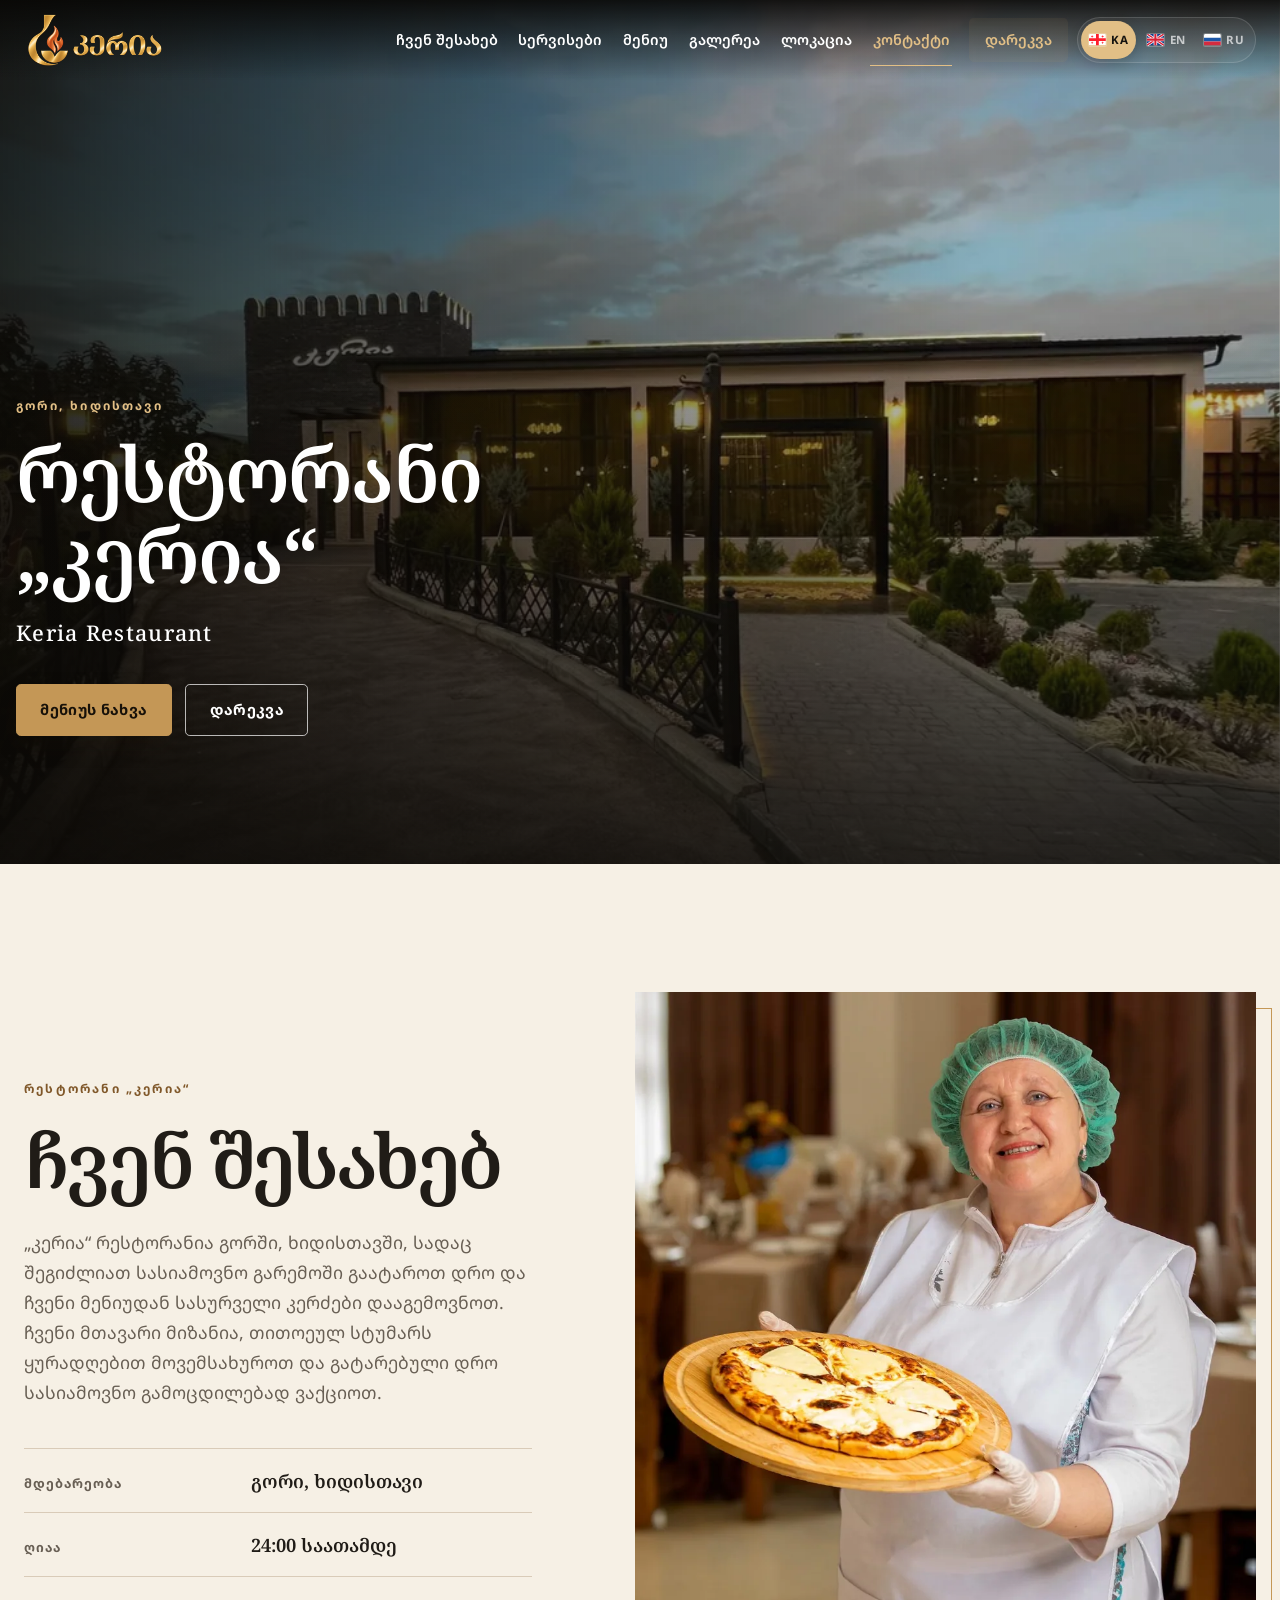
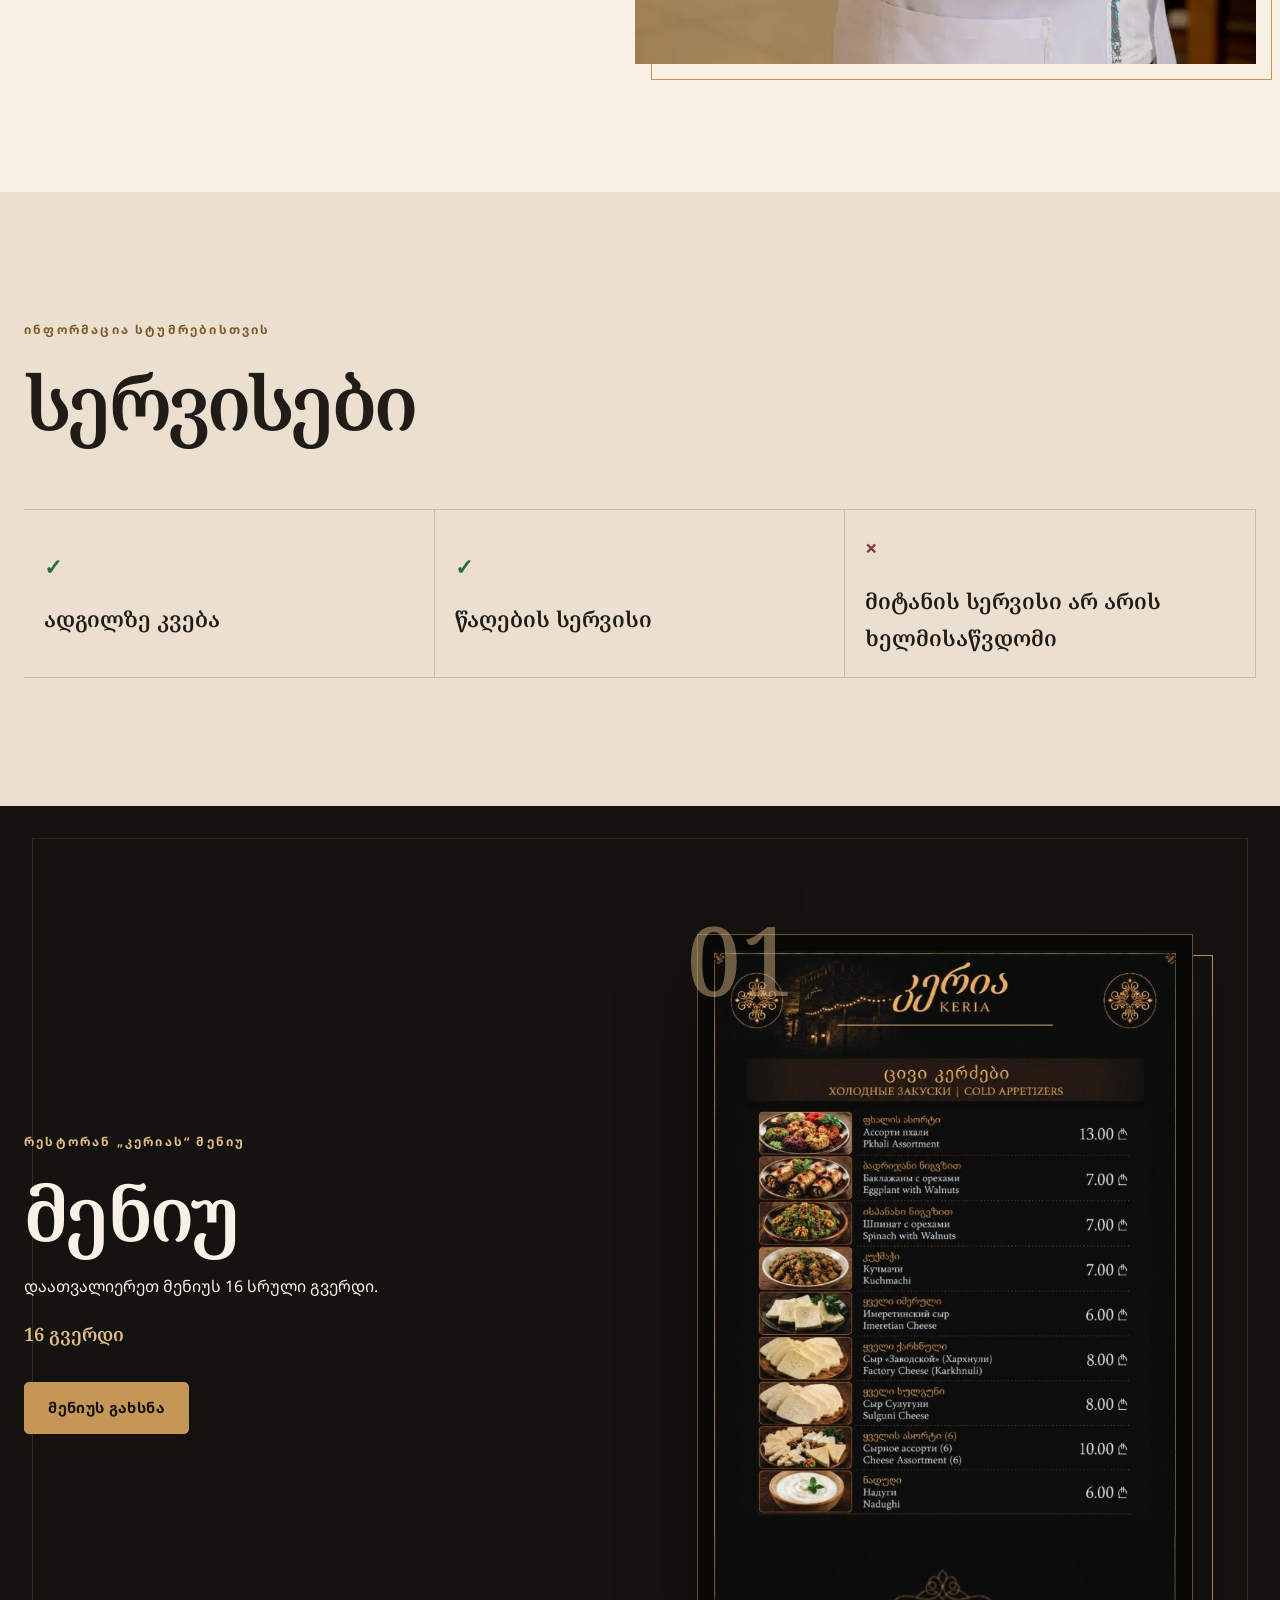
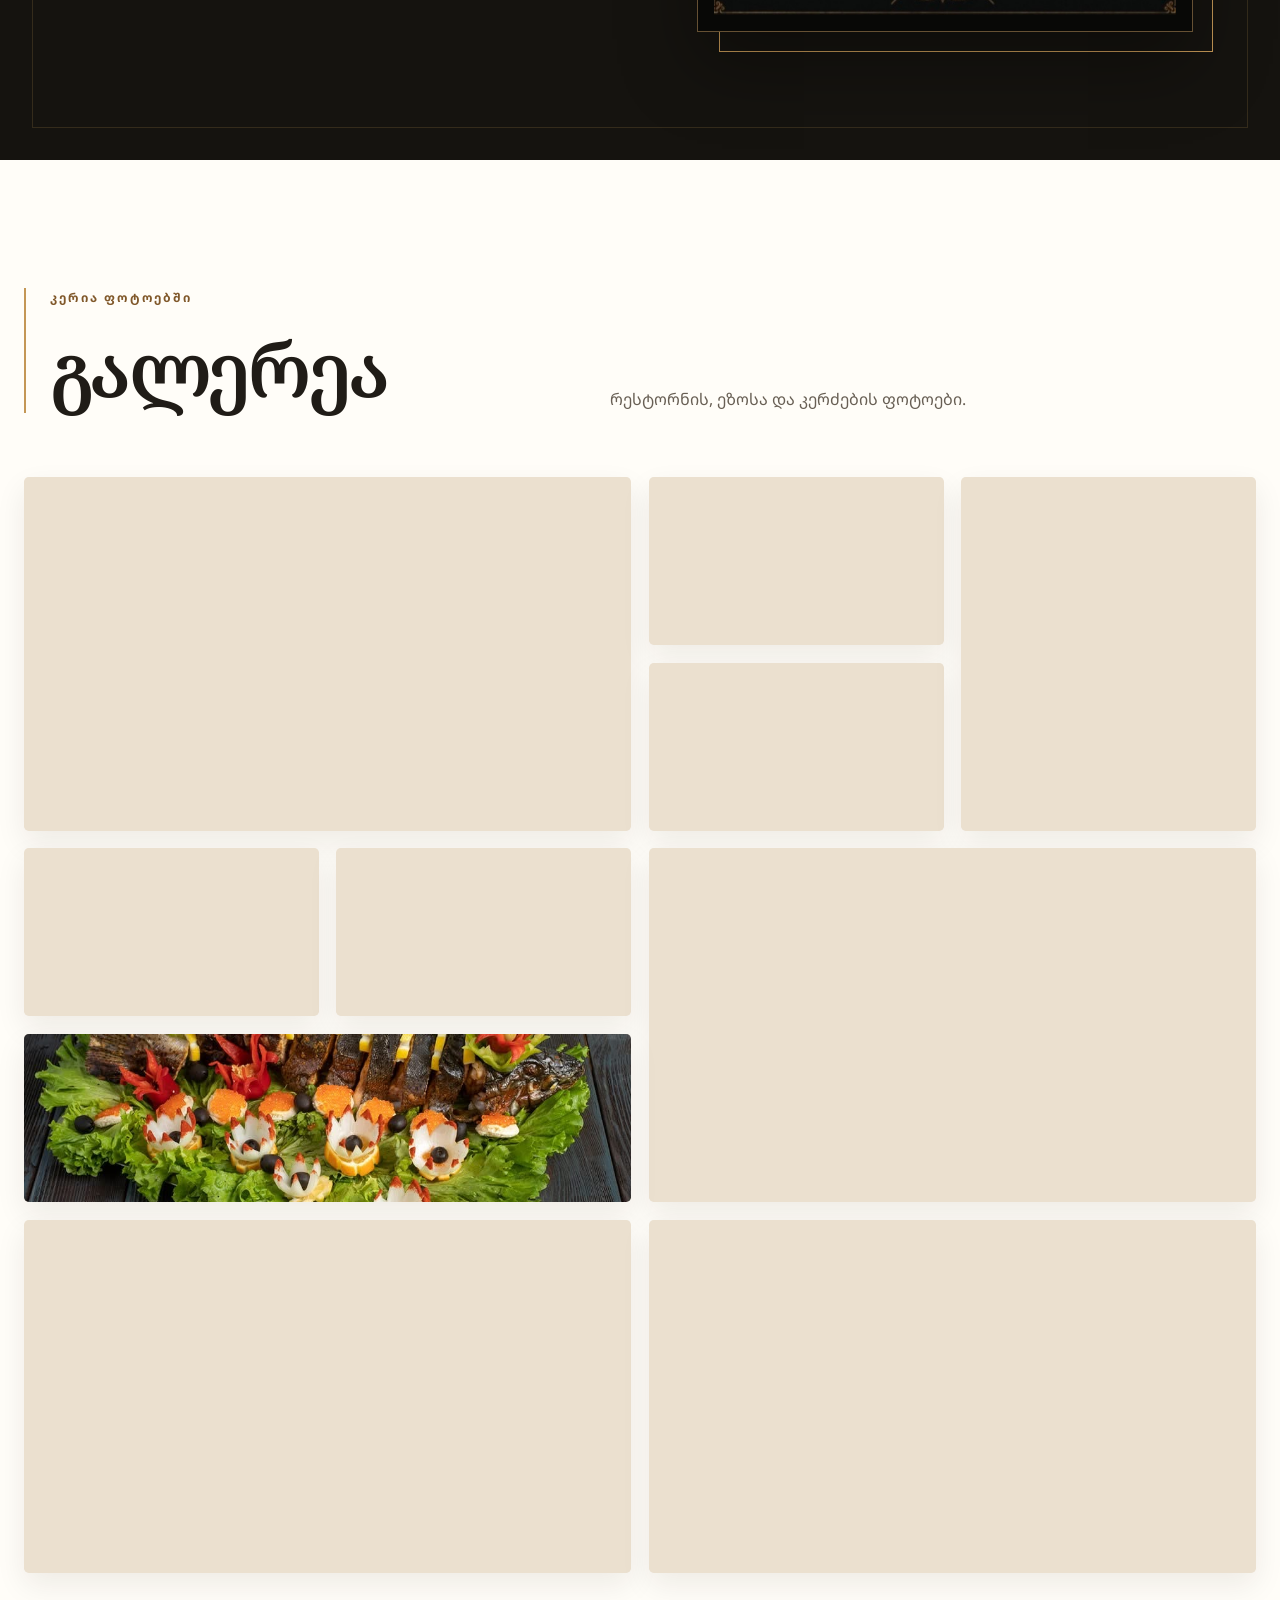
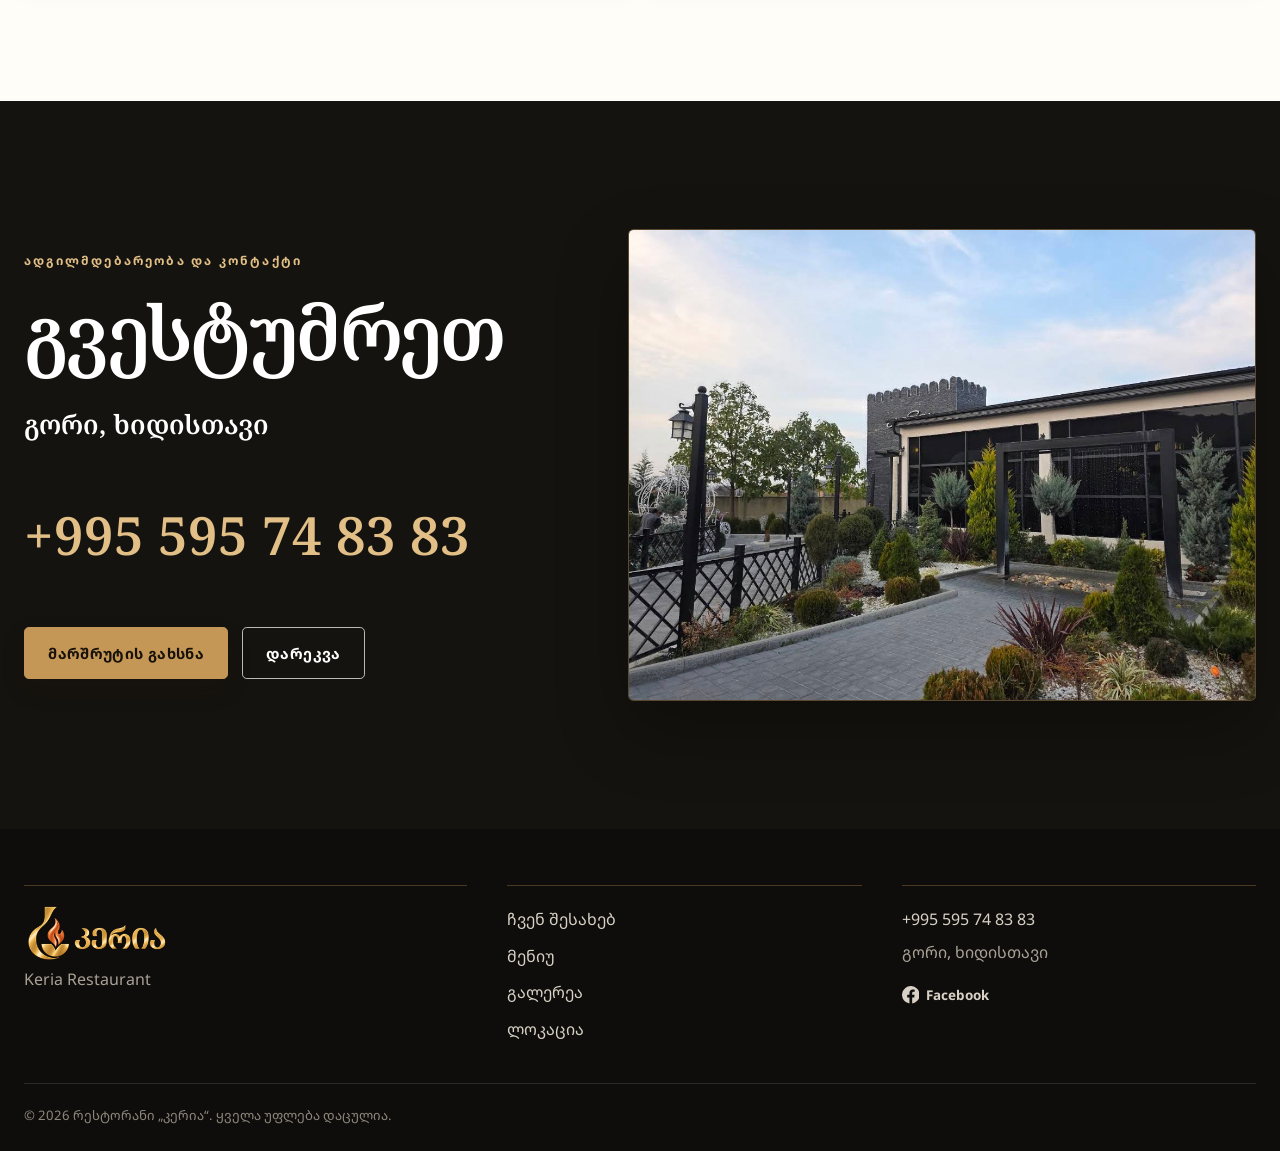
==== commit 133b08a0: "Update restaurant closing time to midnight" ====
--- a/index.html
+++ b/index.html
@@ -171,7 +171,7 @@
           </p>
           <dl class="facts">
             <div><dt>მდებარეობა</dt><dd>გორი, ხიდისთავი</dd></div>
-            <div><dt>ღიაა</dt><dd><time datetime="23:00">23:00 საათამდე</time></dd></div>
+            <div><dt>ღიაა</dt><dd><time datetime="00:00">24:00 საათამდე</time></dd></div>
           </dl>
         </div>
         <figure class="framed-image portrait">
